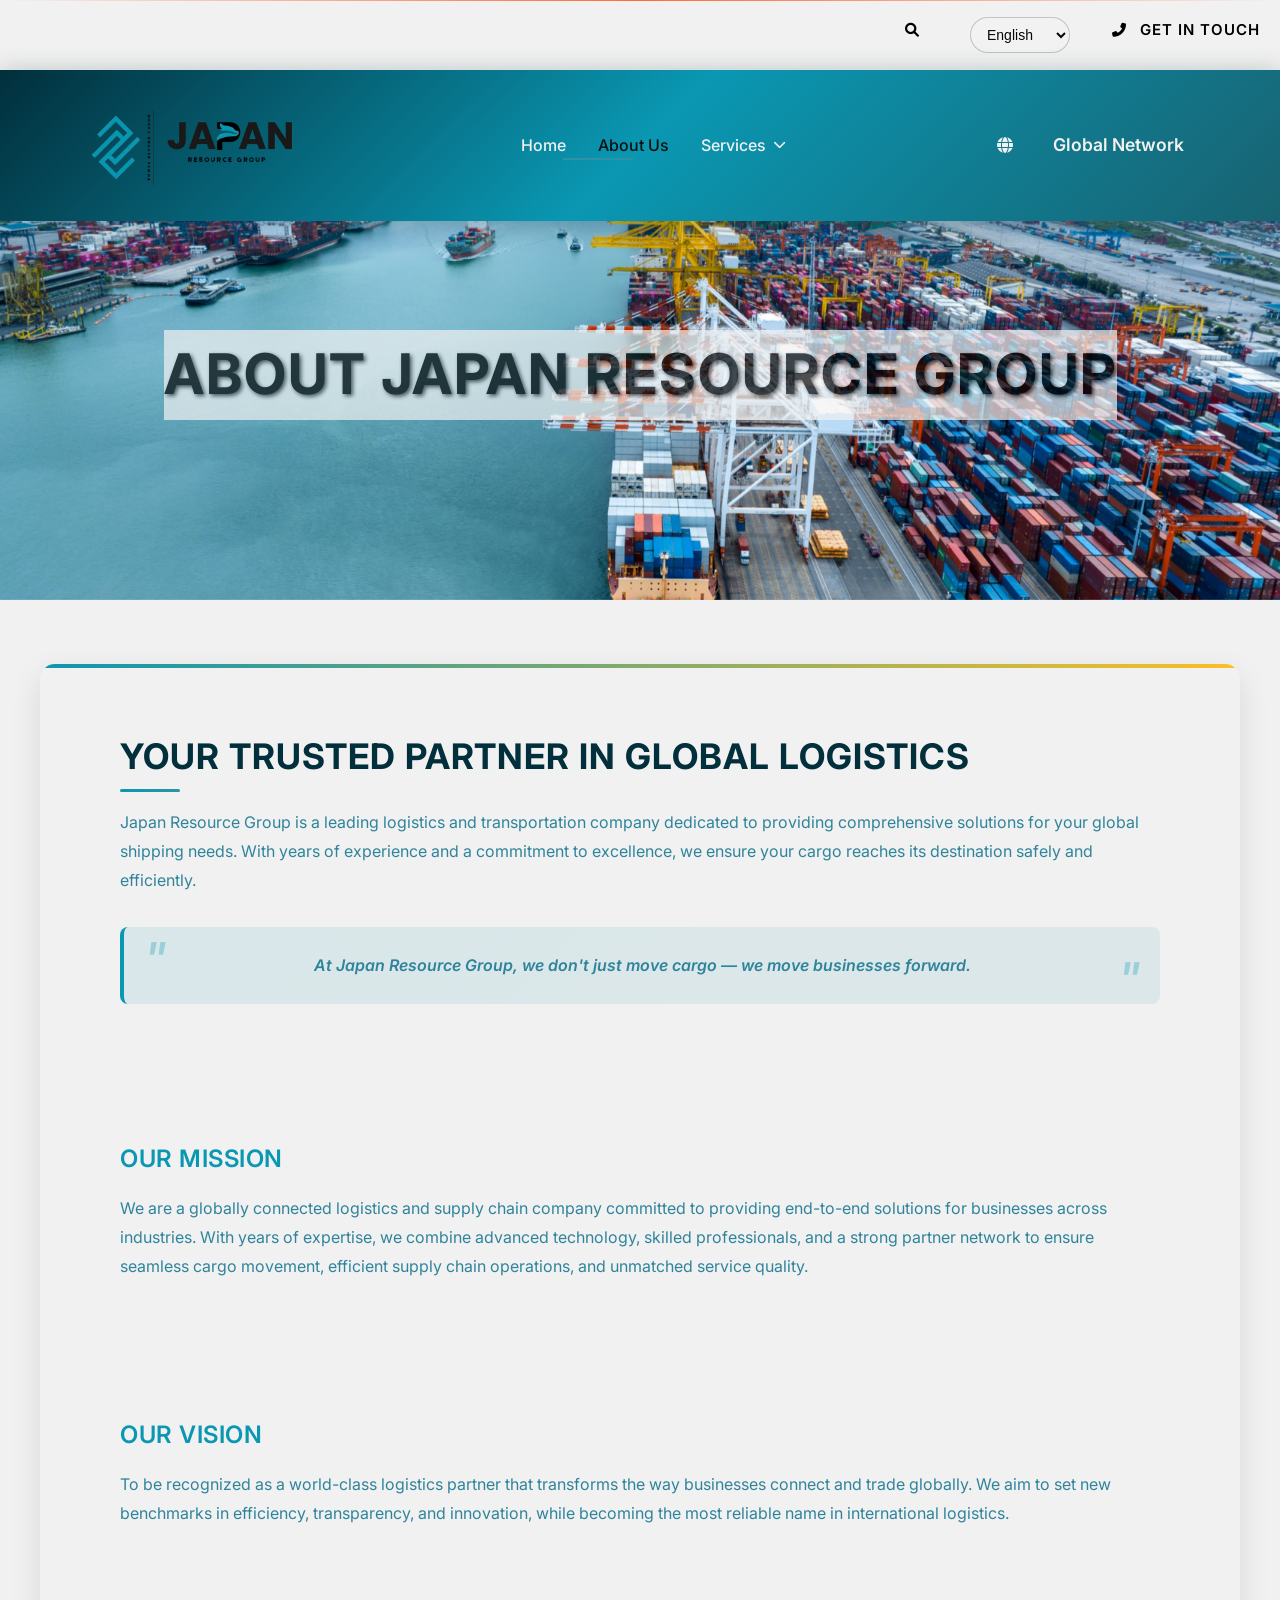
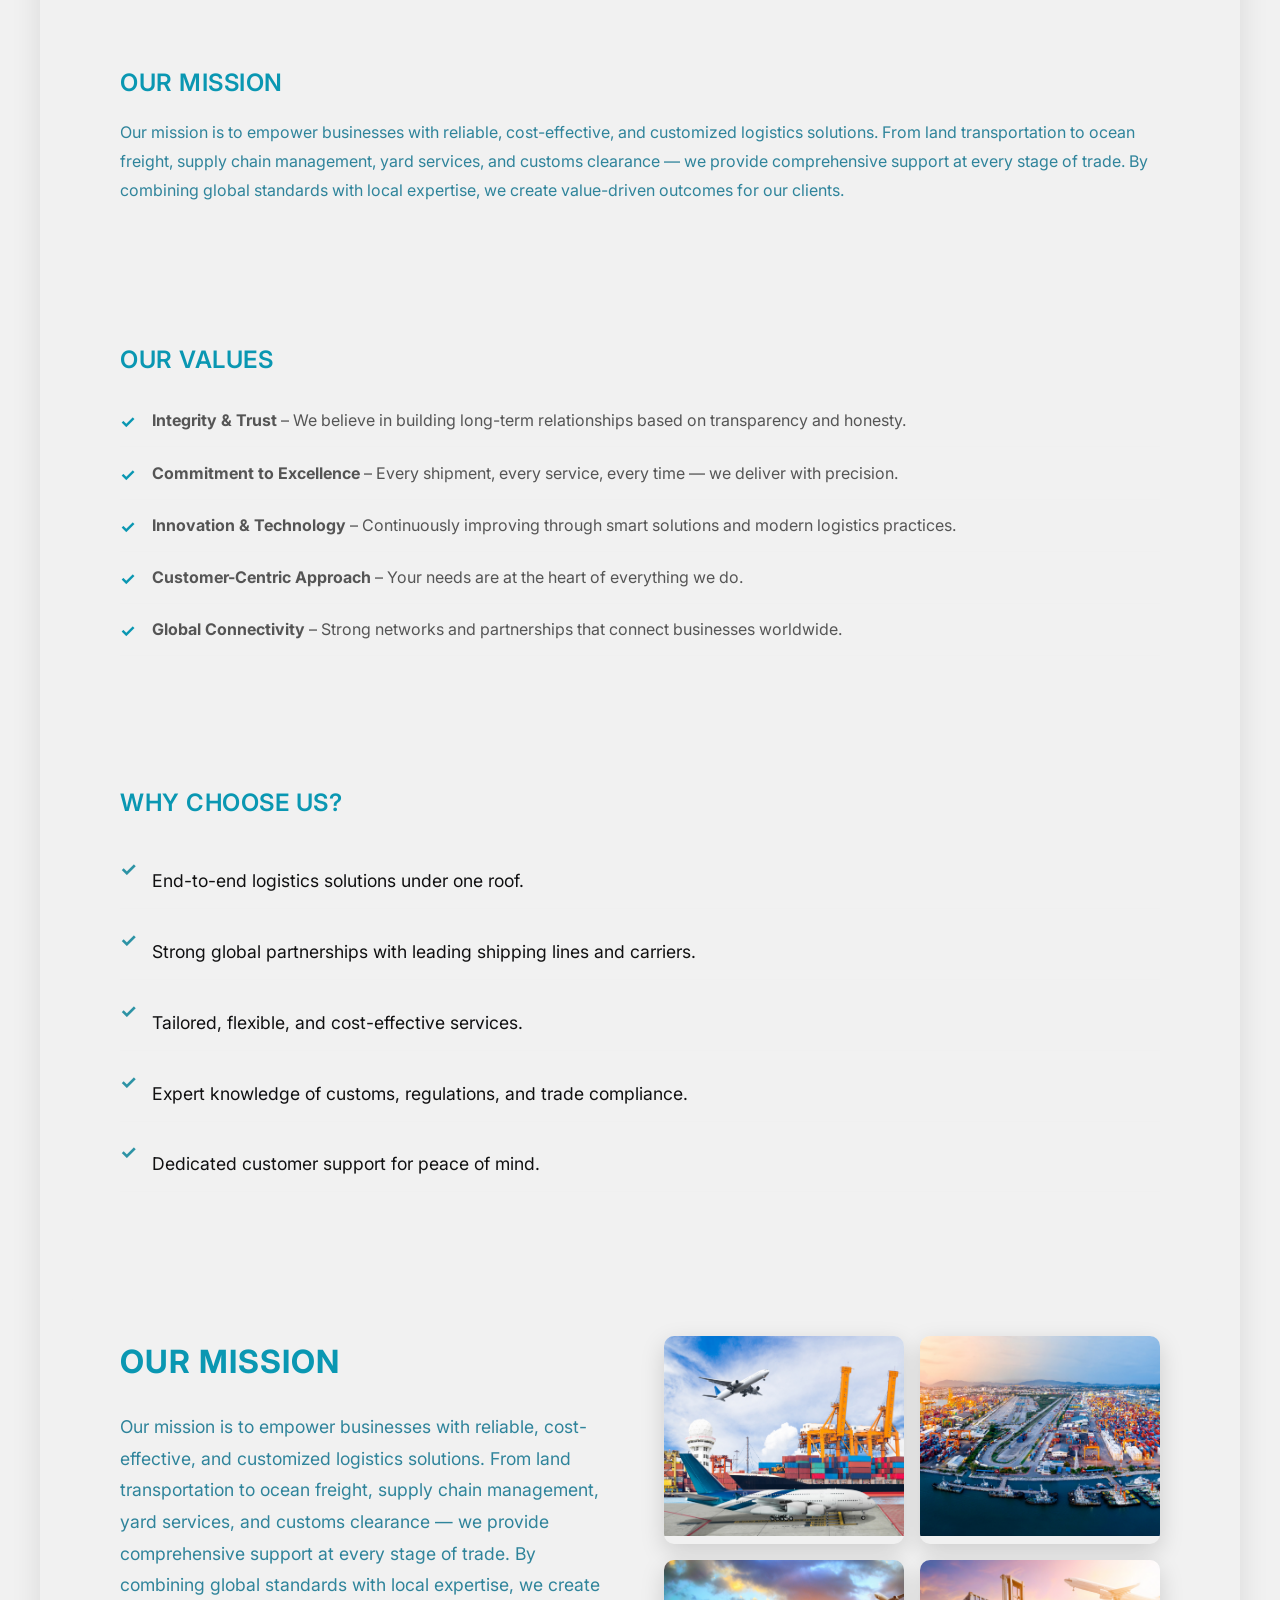
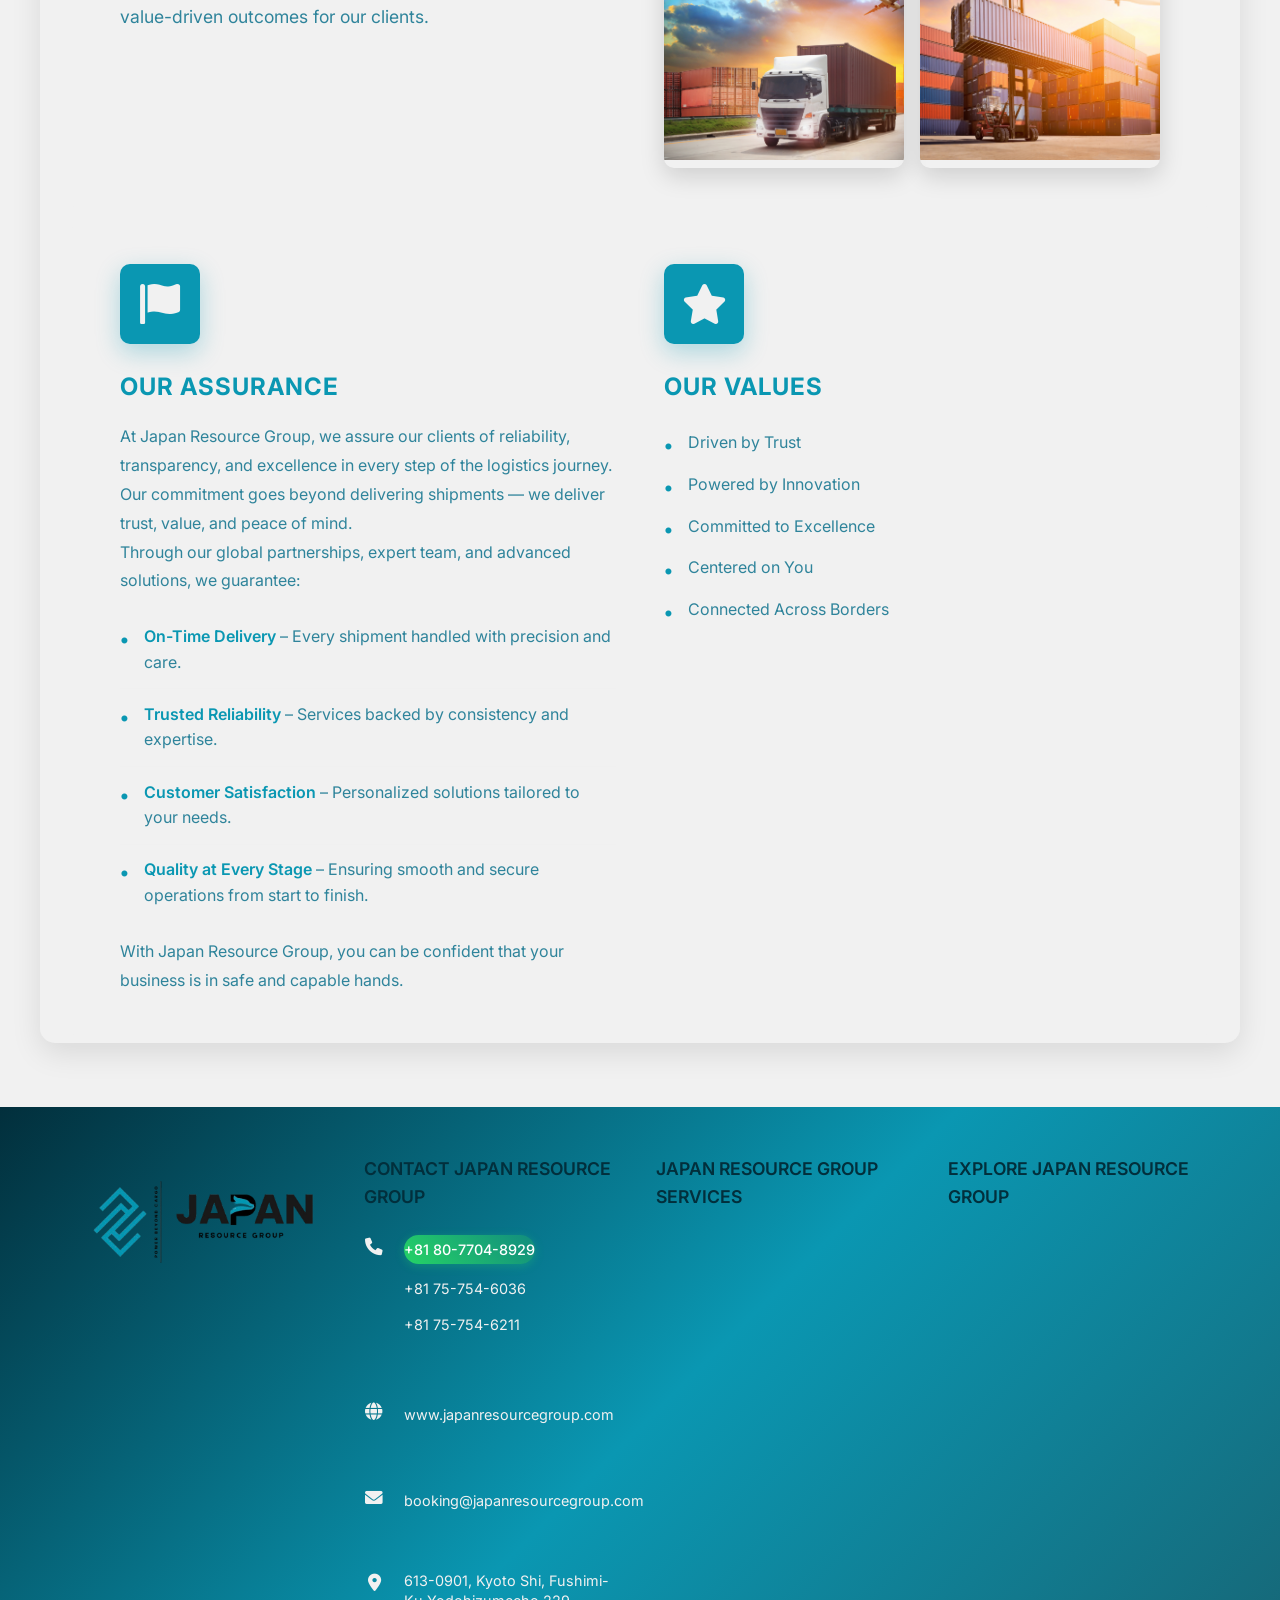
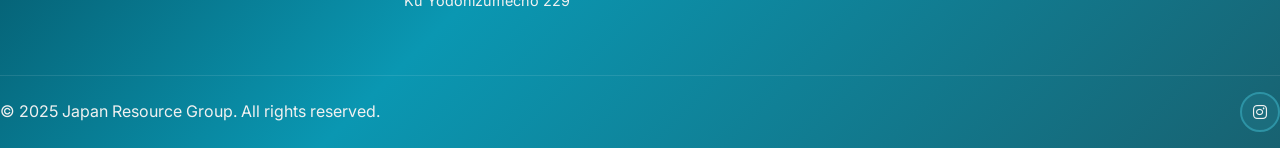
==== about.html @ 7932b082 "first commit" ====
<!DOCTYPE html>
<html lang="en">
<head>
    <meta charset="UTF-8">
    <meta name="viewport" content="width=device-width, initial-scale=1.0">
    <title>About Us - Japan Resource Group - Transport & Trade Service Provider</title>
    <link rel="stylesheet" href="styles.css">
    <link href="https://cdnjs.cloudflare.com/ajax/libs/font-awesome/6.0.0/css/all.min.css" rel="stylesheet">
    <link href="https://fonts.googleapis.com/css2?family=Inter:wght@300;400;500;600;700&display=swap" rel="stylesheet">
</head>
<body>
    <!-- Scroll Progress Bar -->
    <header class="header-above">
        <div class="slide-in-right">
         <ul class="nav-list">
             <li><a href="javascript:void(0)">
                 <i class="fas fa-search"></i>
             </a></li>
      
         <li class="language-select">
             <select id="language-select" onchange="changeLanguage(this.value)">
                 <option value="en">English</option>
                 <option value="ja">日本語</option>
                 <option value="zh">中文</option>
                 <option value="ko">한국어</option>
             </select>
         </li>
         <li><a href="contact.html">
             <i class="fas fa-phone-alt"></i>
             <span data-translate="get-in-touch">Get In Touch</span>
         </a></li>
       
         </ul>
        </div>
     </header>
    
    <header class="header">
        <div class="header-container">
            <div class="logo">
                <a href="index.html">
                    <img src="images/logo.png" alt="logo">
                </a>
            </div>
            <nav class="nav">
                <ul class="nav-list">
                    <li><a href="index.html">Home</a></li>
                    <li><a href="about.html" class="active">About Us</a></li>
                    <li class="dropdown">
                        <a href="#services" class="dropdown-toggle">Services <i class="fas fa-chevron-down"></i></a>
                        <ul class="dropdown-menu">
                            <li><a href="ocean_transportation.html">Ocean Transportation</a></li>
                            <li><a href="supply_chain_management.html">Supply Chain Management</a></li>
                            <li><a href="land_transportation.html">Land Transportation</a></li>
                            <li><a href="yard_services.html">Yard Services</a></li>
                            <li><a href="custom_clearance.html">Custom Clearance</a></li>
                        </ul>
                    </li>
                    <!-- <li><a href="contact.html">Contact</a></li> -->
                </ul>
            </nav>
            <div class="header-actions">
                <i class="fas fa-globe"></i> <a href="contact.html" class="">Global Network</a>
             </div>
            <div class="mobile-menu-toggle">
                <span></span>
                <span></span>
                <span></span>
            </div>
        </div>
        
        <!-- Mobile Navigation Menu -->
        <nav class="mobile-nav">
            <ul class="mobile-nav-list">
                    <li><a href="index.html" class="mobile-nav-link" data-translate="home">Home</a></li>
                    <li><a href="about.html" class="mobile-nav-link" data-translate="about-us">About Us</a></li>
                <li class="mobile-dropdown">
                    <a href="#services" class="mobile-nav-link mobile-dropdown-toggle" data-translate="services">Services <i class="fas fa-chevron-down"></i></a>
                    <ul class="mobile-dropdown-menu">
                        <li><a href="ocean_transportation.html" class="mobile-nav-link">Ocean Transportation</a></li>
                        <li><a href="supply_chain_management.html" class="mobile-nav-link">Supply Chain Management</a></li>
                        <li><a href="land_transportation.html" class="mobile-nav-link">Land Transportation</a></li>
                        <li><a href="yard_services.html" class="mobile-nav-link">Yard Services</a></li>
                        <li><a href="custom_clearance.html" class="mobile-nav-link">Custom Clearance</a></li>
                    </ul>
                </li>
                <li><a href="contact.html" class="mobile-nav-link" data-translate="contact">Contact</a></li>
            </ul>
        </nav>
    </header>


    <!-- Main Banner -->
    <section class="about-banner bounce-in-up">
        <div class="banner-overlay">
            <h1 class="text-reveal bounce-elastic" data-translate="about-title">KNOW US AND OUR SERVICES</h1>
        </div>
    </section>

    <!-- About Us Content -->
    <div class="about-container">
        <div class="about-main-content">
            <div class="company-section bounce-in-up">
                <h2 class="bounce-in-left" data-translate="about-subtitle">JAPAN RESOURCE GROUP | ABOUT US</h2>
                <p class="text-reveal bounce-elastic stagger-1" data-translate="about-desc">Japan Resource Group stands as a trusted name in logistics and supply chain management, delivering excellence through experience, reliability, and innovation. With a strong global presence and a customer-first approach, we specialize in providing comprehensive solutions that simplify complex logistics challenges. Our services cover land transportation, ocean freight, supply chain management, yard services, and customs clearance — ensuring end-to-end support for businesses across industries. Backed by an expert team and strategic global partnerships, we focus on efficiency, transparency, and cost-effectiveness to help our clients achieve smooth and seamless trade operations.</p>
                <p class="highlight-text bounce-scale stagger-2">At Japan Resource Group, we don't just move cargo — we move businesses forward.</p>
            </div>

          

            <div class="company-section bounce-in-right">
                <h3 class="bounce-scale" data-translate="our-mission">Who We Are</h3>
                <p class="bounce-elastic stagger-1">We are a globally connected logistics and supply chain company committed to providing end-to-end solutions for businesses across industries. With years of expertise, we combine advanced technology, skilled professionals, and a strong partner network to ensure seamless cargo movement, efficient supply chain operations, and unmatched service quality.</p>
            </div>

            <div class="company-section bounce-in-left">
                <h3 class="bounce-scale" data-translate="our-vision">Our Vision</h3>
                <p class="bounce-elastic stagger-1">To be recognized as a world-class logistics partner that transforms the way businesses connect and trade globally. We aim to set new benchmarks in efficiency, transparency, and innovation, while becoming the most reliable name in international logistics.</p>
            </div>

            <div class="company-section bounce-in-right">
                <h3 class="bounce-scale" data-translate="our-mission">Our Mission</h3>
                <p class="text-reveal stagger-1">Our mission is to empower businesses with reliable, cost-effective, and customized logistics solutions. From land transportation to ocean freight, supply chain management, yard services, and customs clearance — we provide comprehensive support at every stage of trade. By combining global standards with local expertise, we create value-driven outcomes for our clients.</p>
            </div>

            

            <div class="company-section bounce-in-left hover-lift">
                <h3 class="bounce-scale" data-translate="our-values">Our Core Values</h3>
                <ul class="values-list">
                    <li class="bounce-elastic stagger-1 hover-lift"><strong>Integrity & Trust</strong> – We believe in building long-term relationships based on transparency and honesty.</li>
                    <li class="bounce-elastic stagger-2 hover-lift"><strong>Commitment to Excellence</strong> – Every shipment, every service, every time — we deliver with precision.</li>
                    <li class="bounce-elastic stagger-3 hover-lift"><strong>Innovation & Technology</strong> – Continuously improving through smart solutions and modern logistics practices.</li>
                    <li class="bounce-elastic stagger-4 hover-lift"><strong>Customer-Centric Approach</strong> – Your needs are at the heart of everything we do.</li>
                    <li class="bounce-elastic stagger-5 hover-lift"><strong>Global Connectivity</strong> – Strong networks and partnerships that connect businesses worldwide.</li>
                </ul>
            </div>

            <div class="company-section bounce-in-right hover-lift">
                <h3 class="bounce-scale" data-translate="why-choose-us">Why Choose Us</h3>
                <ul class="why-choose-list">
                    <li class="bounce-elastic stagger-1 hover-lift">End-to-end logistics solutions under one roof.</li>
                    <li class="bounce-elastic stagger-2 hover-lift">Strong global partnerships with leading shipping lines and carriers.</li>
                    <li class="bounce-elastic stagger-3 hover-lift">Tailored, flexible, and cost-effective services.</li>
                    <li class="bounce-elastic stagger-4 hover-lift">Expert knowledge of customs, regulations, and trade compliance.</li>
                    <li class="bounce-elastic stagger-5 hover-lift">Dedicated customer support for peace of mind.</li>
                </ul>
            </div>

            <!-- Mission and Images Section -->
            <div class="mission-images-section bounce-in-up">
                <div class="mission-content bounce-in-left">
                    <h3 class="bounce-scale">OUR MISSION</h3>
                    <p class="bounce-elastic stagger-1">Our mission is to empower businesses with reliable, cost-effective,
                        and customized logistics solutions. From land transportation to
                        ocean freight, supply chain management, yard services, and
                        customs clearance — we provide comprehensive support at every
                        stage of trade. By combining global standards with local expertise,
                        we create value-driven outcomes for our clients.</p>
                </div>
                <div class="mission-images-grid bounce-in-right">
                    <div class="mission-image bounce-scale stagger-1">
                        <img src="images/about/mission1.jpg" alt="Port with Containers">
                    </div>
                    <div class="mission-image bounce-scale stagger-2">
                        <img src="images/about/mission2.jpg" alt="Truck Transportation">
                    </div>
                    <div class="mission-image bounce-scale stagger-3">
                        <img src="images/about/mission3.jpg" alt="Cargo Ship">
                    </div>
                    <div class="mission-image bounce-scale stagger-4">
                        <img src="images/about/mission4.jpg" alt="Airport Logistics">
                    </div>
                </div>
            </div>

            <!-- Assurance and Values Section -->
            <div class="assurance-values-section bounce-in-up">
               
                <div class="assurance-content bounce-in-left">
                    <div class="assurance-icon bounce-scale stagger-3">
                        <i class="fas fa-flag"></i>
                    </div>
                    <h3 class="bounce-scale">OUR ASSURANCE</h3>
                    <p class="bounce-elastic stagger-1">At Japan Resource Group, we assure our clients of reliability, transparency, and excellence in every step of the logistics journey. Our commitment goes beyond delivering shipments — we deliver trust, value, and peace of mind.</p>
                    <p class="bounce-elastic stagger-2">Through our global partnerships, expert team, and advanced solutions, we guarantee:</p>
                    <ul class="assurance-list">
                        <li class="bounce-elastic stagger-3"><strong>On-Time Delivery</strong> – Every shipment handled with precision and care.</li>
                        <li class="bounce-elastic stagger-4"><strong>Trusted Reliability</strong> – Services backed by consistency and expertise.</li>
                        <li class="bounce-elastic stagger-5"><strong>Customer Satisfaction</strong> – Personalized solutions tailored to your needs.</li>
                        <li class="bounce-elastic stagger-6"><strong>Quality at Every Stage</strong> – Ensuring smooth and secure operations from start to finish.</li>
                    </ul>
                    <p class="bounce-elastic stagger-7">With Japan Resource Group, you can be confident that your business is in safe and capable hands.</p>
                </div>
               
                <div class="values-content bounce-in-right">
                    <div class="values-icon bounce-scale stagger-4">
                        <i class="fas fa-star"></i>
                    </div>
                    <h3 class="bounce-scale">OUR VALUES</h3>
                    <ul class="values-simple-list">
                        <li class="bounce-elastic stagger-1">Driven by Trust</li>
                        <li class="bounce-elastic stagger-2">Powered by Innovation</li>
                        <li class="bounce-elastic stagger-3">Committed to Excellence</li>
                        <li class="bounce-elastic stagger-4">Centered on You</li>
                        <li class="bounce-elastic stagger-5">Connected Across Borders</li>
                    </ul>
                </div>
                
            </div>
        </div>
        
        <!-- Land Transport Services Section -->
       <!-- <div class="land-transport-section bounce-in-up">
            <div class="land-transport-content">
                <div class="land-transport-text bounce-in-left">
                    <h2 class="bounce-scale">Efficient & Secure Land Transport, Powered by Japan Resource Group</h2>
                    <p class="bounce-elastic stagger-1">Japan Resource Group ensures smooth and reliable land transportation solutions designed to meet diverse customer needs. From dedicated carrier vehicles to containerized transport, we guarantee safe handling, timely delivery, and cost-effective operations. With years of experience in the logistics industry, our specialized land transport services provide efficiency, flexibility, and complete peace of mind for our clients.</p>
                </div>
                <div class="land-transport-image bounce-in-right">
                    <img src="https://images.unsplash.com/photo-1566576912321-d58ddd7a6088?ixlib=rb-4.0.3&ixid=M3wxMjA3fDB8MHxwaG90by1wYWdlfHx8fGVufDB8fHx8fA%3D%3D&auto=format&fit=crop&w=1000&q=80" alt="Car Carrier Truck on Highway" class="bounce-scale stagger-2">
                </div>
            </div>
        </div> -->  
        
                     
        
       
    </div>

    <!-- Footer -->
    <footer id="contact" class="footer">
        <div class="footer-content">
            <div class="footer-section">
               <img src="images/logo.png" alt="logo" width="250" height="100"/>
            </div>
            <div class="footer-section">
                <h4 data-translate="contact-japan">CONTACT JAPAN RESOURCE GROUP</h4>
                
                <div class="contact-info">
                    <div class="contact-item">
                        <i class="fas fa-phone"></i>
                        <div class="contact-details">
                            <a href="https://wa.me/818077048929" target="_blank" class="whatsapp-link" data-translate="footer-phone-1">
                                <i class="fab fa-whatsapp"></i> +81 80-7704-8929
                            </a>
                            <p data-translate="footer-phone-2">+81 75-754-6036</p>
                            <p data-translate="footer-phone-3">+81 75-754-6211</p>
                        </div>
                    </div>
                    <div class="contact-item">
                        <i class="fas fa-globe"></i>
                        <a href="https://www.japanresourcegroup.com" target="_blank" data-translate="footer-website">www.japanresourcegroup.com</a>
                    </div>
                    <div class="contact-item">
                        <i class="fas fa-envelope"></i>
                        <a href="mailto:booking@japanresourcegroup.com" data-translate="footer-email">booking@japanresourcegroup.com</a>
                    </div>
                    <div class="contact-item">
                        <i class="fas fa-map-marker-alt"></i>
                        <span data-translate="footer-address">613-0901, Kyoto Shi, Fushimi-Ku Yodohizumecho 229</span>
                    </div>
                </div>
            </div>
            <div class="footer-section">
                <h4 data-translate="japan-services">JAPAN RESOURCE GROUP SERVICES</h4>
                <ul>
                    <li><a href="ocean_transportation.html" data-translate="ocean_transportation">Ocean Transportation</a></li>
                    <li><a href="supply_chain_management.html" data-translate="supply_chain_management">Supply Chain Management</a></li>
                    <li><a href="land_transportation.html" data-translate="land_transportation">Land Transportation</a></li>
                    <li><a href="yard_services.html" data-translate="yard_services">Yard Services</a></li>
                    <li><a href="custom_clearance.html" data-translate="custom_clearance">Custom Clearance</a></li>
                </ul>
            </div>
            <div class="footer-section">
                <h4 data-translate="explore-japan">EXPLORE JAPAN RESOURCE GROUP</h4>
                <ul>
                    <li><a href="about.html" data-translate="company-profile">Company Profile</a></li>
                    <li><a href="about.html" data-translate="about-japan">About Japan Resource Group</a></li>
                </ul>
            </div>
        </div>
        <div class="footer-bottom">
            <p><span data-translate="footer-copyright">&copy; 2025 Japan Resource Group.</span> <span data-translate="rights-reserved">All rights reserved.</span></p>
            <div class="social-links">
                <!-- <a href="#"><i class="fab fa-facebook"></i></a> -->
                <a href="#"><i class="fab fa-instagram"></i></a>
            </div>
        </div>
    </footer>

    <!-- Scroll to Top Button -->
    <button id="scrollToTop" class="scroll-to-top" aria-label="Scroll to top">
        <i class="fas fa-chevron-up"></i>
    </button>

    <script src="script.js"></script>
    <script src="language-system.js"></script>
    <script src="search.js"></script>
    
    <!-- Mobile Menu Override Script -->
    <script>
        // Override mobile menu functionality to ensure it works
        document.addEventListener('DOMContentLoaded', function() {
            // Wait for other scripts to load
            setTimeout(function() {
                const mobileToggle = document.querySelector('.mobile-menu-toggle');
                const mobileNav = document.querySelector('.mobile-nav');
                const mobileDropdownToggles = document.querySelectorAll('.mobile-dropdown-toggle');
                
                if (mobileToggle && mobileNav) {
                    // Remove any existing event listeners by cloning the element
                    const newToggle = mobileToggle.cloneNode(true);
                    mobileToggle.parentNode.replaceChild(newToggle, mobileToggle);
                    
                    // Add new event listener
                    newToggle.addEventListener('click', function(e) {
                        e.preventDefault();
                        e.stopPropagation();
                        
                        newToggle.classList.toggle('active');
                        mobileNav.classList.toggle('active');
                        
                        // Animate hamburger menu
                        const spans = newToggle.querySelectorAll('span');
                        if (newToggle.classList.contains('active')) {
                            spans[0].style.transform = 'rotate(45deg) translate(5px, 5px)';
                            spans[1].style.opacity = '0';
                            spans[2].style.transform = 'rotate(-45deg) translate(7px, -6px)';
                        } else {
                            spans[0].style.transform = 'none';
                            spans[1].style.opacity = '1';
                            spans[2].style.transform = 'none';
                        }
                    });
                    
                    // Handle mobile dropdown toggles
                    mobileDropdownToggles.forEach(toggle => {
                        toggle.addEventListener('click', (e) => {
                            e.preventDefault();
                            e.stopPropagation();
                            const dropdown = toggle.closest('.mobile-dropdown');
                            dropdown.classList.toggle('active');
                        });
                    });
                    
                    // Close mobile menu when clicking on dropdown menu items
                    const mobileDropdownItems = document.querySelectorAll('.mobile-dropdown-menu .mobile-nav-link');
                    mobileDropdownItems.forEach(item => {
                        item.addEventListener('click', () => {
                            if (mobileNav && newToggle) {
                                mobileNav.classList.remove('active');
                                newToggle.classList.remove('active');
                                
                                // Reset hamburger menu
                                const spans = newToggle.querySelectorAll('span');
                                spans[0].style.transform = 'none';
                                spans[1].style.opacity = '1';
                                spans[2].style.transform = 'none';
                            }
                        });
                    });
                    
                    // Close mobile menu when clicking on a link (but not dropdown toggles)
                    const mobileNavLinks = document.querySelectorAll('.mobile-nav-link:not(.mobile-dropdown-toggle)');
                    mobileNavLinks.forEach(link => {
                        link.addEventListener('click', () => {
                            if (mobileNav && newToggle) {
                                mobileNav.classList.remove('active');
                                newToggle.classList.remove('active');
                                
                                // Reset hamburger menu
                                const spans = newToggle.querySelectorAll('span');
                                spans[0].style.transform = 'none';
                                spans[1].style.opacity = '1';
                                spans[2].style.transform = 'none';
                            }
                        });
                    });
                    
                    // Close mobile menu when clicking outside
                    document.addEventListener('click', (e) => {
                        if (mobileNav && newToggle && mobileNav.classList.contains('active')) {
                            if (!mobileNav.contains(e.target) && !newToggle.contains(e.target)) {
                                mobileNav.classList.remove('active');
                                newToggle.classList.remove('active');
                                
                                // Reset hamburger menu
                                const spans = newToggle.querySelectorAll('span');
                                spans[0].style.transform = 'none';
                                spans[1].style.opacity = '1';
                                spans[2].style.transform = 'none';
                            }
                        }
                    });
                }
            }, 1000);
        });
    </script>
    
    <!-- Scroll to Top Button -->
    <button id="scrollToTop" class="scroll-to-top" aria-label="Scroll to top">
        <i class="fas fa-chevron-up"></i>
    </button>
    
    <script src="script.js"></script>
    <script src="language-system.js"></script>
    <script src="scroll-to-top.js"></script>
</body>
</html>
---- styles.css ----
/* Reset and Base Styles */
:root {
    /* Primary Colors - Logo Matching */
    --primary-blue: #0a97b2;
    --primary-dark: #101011;
    --primary-light: #f1f1f1;
    
    /* Additional Colors */
    --accent-dark: #022f3c;
    --accent-medium: #186271;
    --accent-light: #2d93a5;
    --accent-lighter: #2f849b;
    
    /* Text Colors */
    --text-primary: #101011;
    --text-secondary: #2f849b;
    --text-light: #f1f1f1;
    --text-accent: #186271;
    
    /* Background Colors */
    --bg-primary: #f1f1f1;
    --bg-dark: #101011;
    --bg-accent: #022f3c;
    --bg-medium: #186271;
    
    /* Interactive Colors */
    --hover-primary: #2d93a5;
    --hover-secondary: #2f849b;
    --active-color: #0a97b2;
    
    /* Border Colors */
    --border-primary: #0a97b2;
    --border-secondary: #2d93a5;
    --border-accent: #186271;
}

* {
    margin: 0;
    padding: 0;
    box-sizing: border-box;
}

html {
    scroll-behavior: smooth;
}

body {
    font-family: 'Inter', sans-serif;
    line-height: 1.6;
    color: var(--text-primary);
    background-color: var(--bg-primary);
}

/* Header Styles */
.header {
    background: linear-gradient(135deg, var(--accent-dark), var(--primary-blue), var(--accent-medium));
    color: var(--text-light);
    padding: 1rem 0;
    position: fixed;
    top: 0;
    margin-top: 70px;
    left: 0;
    right: 0;
    z-index: 1000;
    box-shadow: 0 4px 25px rgba(2, 47, 60, 0.3);
    transition: all 0.3s ease;
    backdrop-filter: blur(10px);
}

.header-container {
    max-width: 1200px;
    margin: 0 auto;
    padding: 0 2rem;
    display: flex;
    align-items: center;
    justify-content: space-between;
}

.logo {
    display: flex;
    align-items: center;
    gap: 0.5rem;
    font-weight: 700;
    font-size: 1.2rem;
    transition: all 0.3s ease;
}

.logo img {
    height: 110px;
    width: auto;
    max-width: 280px;
    object-fit: contain;
    /* filter: brightness(0) invert(1); */
    transition: all 0.3s ease;
    filter: drop-shadow(0 4px 8px rgba(0, 0, 0, 0.2));
}

.logo:hover img {
    transform: scale(1.1);
    filter: drop-shadow(0 8px 16px rgba(10, 151, 178, 0.4)) brightness(1.1);
    animation: logoGlow 0.6s ease-in-out;
}

@keyframes logoGlow {
    0% { filter: drop-shadow(0 4px 8px rgba(0, 0, 0, 0.2)); }
    50% { filter: drop-shadow(0 8px 16px rgba(10, 151, 178, 0.6)) brightness(1.2); }
    100% { filter: drop-shadow(0 8px 16px rgba(10, 151, 178, 0.4)) brightness(1.1); }
}

.logo-icon {
    width: 560px;
    height: 40px;
    /* background: white; */
    color: #0a97b2;
    border-radius: 8px;
    display: flex;
    align-items: center;
    justify-content: center;
    font-weight: bold;
    font-size: 1.2rem;
}

.logo-icon.large {
    width: 300px;
    height: 80px;
    font-size: 1.6rem;
}

.nav-list {
    display: flex;
    list-style: none;
    gap: 2rem;
}

.nav-list a {
    color: var(--text-light);
    text-decoration: none;
    font-weight: 500;
    transition: all 0.3s ease;
    position: relative;
    border-radius: 25px;
}

.nav-list a:hover {
    color: var(--text-light);
    background: rgba(255, 255, 255, 0.1);
    transform: translateY(-2px);
}

.nav-list a::after {
    content: '';
    position: absolute;
    bottom: -5px;
    left: 50%;
    transform: translateX(-50%);
    width: 0;
    height: 3px;
    background: linear-gradient(90deg, var(--primary-blue), var(--accent-light));
    transition: width 0.3s ease;
    border-radius: 2px;
}

.nav-list a:hover::after {
    width: 80%;
}

/* Dropdown Menu */
.dropdown {
    position: relative;
}

.dropdown-toggle {
    display: flex;
    align-items: center;
    gap: 0.5rem;
}

.dropdown-toggle i {
    font-size: 0.8rem;
    transition: transform 0.3s ease;
}

.dropdown:hover .dropdown-toggle i {
    transform: rotate(180deg);
}

.dropdown-menu {
    position: absolute;
    top: 100%;
    left: 0;
    background: var(--bg-primary);
    min-width: 250px;
    box-shadow: 0 15px 40px rgba(2, 47, 60, 0.2);
    border-radius: 12px;
    opacity: 0;
    visibility: hidden;
    transform: translateY(-10px);
    transition: all 0.3s ease;
    z-index: 1000;
    list-style: none;
    margin: 0;
    padding: 0.5rem 0;
    border: 1px solid var(--border-secondary);
}

.dropdown:hover .dropdown-menu {
    opacity: 1;
    visibility: visible;
    transform: translateY(0);
}

.dropdown-menu li {
    margin: 0;
}

.dropdown-menu a {
    display: block;
    padding: 0.75rem 1.5rem;
    color: var(--text-primary);
    text-decoration: none;
    font-weight: 400;
    transition: all 0.3s ease;
    border-left: 3px solid transparent;
    position: relative;
}

.dropdown-menu a:hover {
    background: linear-gradient(90deg, rgba(10, 151, 178, 0.1), rgba(45, 147, 165, 0.1));
    color: var(--primary-blue);
    border-left-color: var(--accent-light);
    padding-left: 1.25rem;
    transform: translateX(5px);
}

.dropdown-menu a::after {
    display: none;
}

.header-actions {
    display: flex;
    align-items: center;
    gap: 1rem;
}

.header-actions a{
    text-decoration: none;
    color: var(--text-light);
    font-weight: 600;
    font-size: 1.1rem;
    padding: 0.75rem 1.5rem;
    transition: all 0.3s ease;
    overflow: hidden;
}

.contact-btn {
    background: linear-gradient(135deg, var(--primary-blue), var(--accent-light));
    color: var(--text-light);
    border: none;
    padding: 0.75rem 1.5rem;
    border-radius: 25px;
    font-weight: 600;
    cursor: pointer;
    transition: all 0.3s ease;
    box-shadow: 0 4px 15px rgba(10, 151, 178, 0.3);
    position: relative;
    overflow: hidden;
}

.contact-btn::before {
    content: '';
    position: absolute;
    top: 0;
    left: -100%;
    width: 100%;
    height: 100%;
    background: linear-gradient(90deg, transparent, rgba(255, 255, 255, 0.2), transparent);
    transition: left 0.5s ease;
}

.contact-btn:hover {
    background: linear-gradient(135deg, var(--accent-light), var(--primary-blue));
    transform: translateY(-3px);
    box-shadow: 0 8px 25px rgba(10, 151, 178, 0.4);
}

.contact-btn:hover::before {
    left: 100%;
}

.mobile-menu-toggle {
    display: none;
    flex-direction: column;
    cursor: pointer;
    gap: 4px;
}

.mobile-menu-toggle span {
    width: 25px;
    height: 3px;
    background: #f1f1f1;
    transition: all 0.3s ease;
}

/* Mobile Navigation Menu */
.mobile-nav {
    position: absolute;
    top: 100%;
    left: 0;
    right: 0;
    background: linear-gradient(135deg, var(--accent-dark), var(--primary-blue), var(--accent-medium));
    box-shadow: 0 4px 25px rgba(2, 47, 60, 0.3);
    z-index: 999;
    transform: translateY(-100%);
    opacity: 0;
    visibility: hidden;
    transition: all 0.3s ease;
}

.mobile-nav.active {
    transform: translateY(0) !important;
    opacity: 1 !important;
    visibility: visible !important;
    display: block !important;
}

.mobile-nav-list {
    list-style: none;
    padding: 0;
    margin: 0;
}

.mobile-nav-list li {
    border-bottom: 1px solid rgba(255, 255, 255, 0.1);
}

.mobile-nav-list li:last-child {
    border-bottom: none;
}

.mobile-nav-link {
    display: block;
    padding: 1rem 2rem;
    color: var(--text-light);
    text-decoration: none;
    font-weight: 500;
    transition: all 0.3s ease;
    position: relative;
}

.mobile-nav-link:hover {
    background: rgba(255, 255, 255, 0.1);
    color: var(--text-light);
    padding-left: 2.5rem;
}

.mobile-dropdown {
    position: relative;
}

.mobile-dropdown-toggle {
    display: flex;
    align-items: center;
    justify-content: space-between;
}

.mobile-dropdown-toggle i {
    transition: transform 0.3s ease;
}

.mobile-dropdown.active .mobile-dropdown-toggle i {
    transform: rotate(180deg);
}

.mobile-dropdown-menu {
    display: none;
    background: rgba(0, 0, 0, 0.2);
    list-style: none;
    padding: 0;
    margin: 0;
}

.mobile-dropdown.active .mobile-dropdown-menu {
    display: block;
}

.mobile-dropdown-menu .mobile-nav-link {
    padding-left: 3rem;
    font-size: 0.9rem;
    border-bottom: 1px solid rgba(255, 255, 255, 0.05);
}

.mobile-dropdown-menu .mobile-nav-link:hover {
    padding-left: 3.5rem;
}

/* Mobile Dropdown Styles */
@media (max-width: 768px) {
    .dropdown-menu {
        position: static;
        opacity: 1;
        visibility: visible;
        transform: none;
        box-shadow: none;
        background: rgba(0, 0, 0, 0.1);
        margin-top: 0.5rem;
        border-radius: 5px;
    }
    
    .dropdown-menu a {
        color: #fff;
        padding: 0.5rem 1rem;
        font-size: 0.9rem;
    }
    
    .dropdown-menu a:hover {
        background: rgba(255, 255, 255, 0.1);
        color: #2d93a5;
        border-left-color: #2d93a5;
    }
}

/* Main Layout */
.main-layout {
    margin-top: 0;
    min-height: calc(100vh - 80px);
    position: relative;
    z-index: 2;
    background: #f1f1f1;
    width: 100%;
}

/* Content Area */
.content {
    background: #f1f1f1;
    min-height: calc(100vh - 80px);
    max-width: 1600px;
    margin: 0 auto;
    padding-left: 2rem;
    padding-right: 2rem;
    padding-top: 2rem;
    padding-bottom: 2rem;
    position: relative;
    z-index: 3;
}

/* Shipping Line Providers Section */
.shipping-providers-section {
    background: linear-gradient(135deg, #f8f9fa, #e9ecef, #f8f9fa);
    background-size: 400% 400%;
    padding: 4rem 2rem;
    margin-bottom: 2rem;
    border-radius: 15px;
    text-align: center;
    position: relative;
    overflow: hidden;
    animation: gradientShift 8s ease-in-out infinite;
}

.shipping-providers-section::before {
    content: '';
    position: absolute;
    top: 0;
    left: 0;
    right: 0;
    bottom: 0;
    background: radial-gradient(circle at 20% 80%, rgba(10, 151, 178, 0.1) 0%, transparent 50%),
                radial-gradient(circle at 80% 20%, rgba(251, 191, 36, 0.1) 0%, transparent 50%);
    animation: float 10s ease-in-out infinite;
}

.shipping-providers-section h2 {
    font-size: 2.5rem;
    font-weight: 700;
    margin-bottom: 2rem;
    color: var(--accent-dark);
    text-transform: uppercase;
    letter-spacing: 2px;
    animation: glow 3s ease-in-out infinite;
    position: relative;
}

.header-above {
    height: 70px;
    background: linear-gradient(135deg, var(--primary-light) 0%,  var(--primary-light) 100%);
    display: flex;
    align-items: center;
    justify-content: flex-end;
    padding: 0 20px;
    position: relative;
    box-shadow: 0 2px 10px rgba(0, 0, 0, 0.1);
    border-bottom: 1px solid rgba(255, 255, 255, 0.1);
}

.header-above::before {
    content: '';
    position: absolute;
    top: 0;
    left: 0;
    right: 0;
    height: 1px;
    background: linear-gradient(90deg, transparent, var(--accent-color, #ff6b35), transparent);
}

.header-above .slide-in-right {
    position: relative;
    z-index: 2;
}

.header-above .slide-in-right a {
    color: #000;
    text-decoration: none;
    font-size: 15px;
    font-weight: 600;
    text-transform: uppercase;
    letter-spacing: 1px;
    position: relative;
    overflow: hidden;
}


.header-above .slide-in-right a:hover {
    color: #080808;
    background: var(--accent-color, #ff6b35);
    border-color: var(--accent-color, #ff6b35);
    transform: translateY(-2px);
    box-shadow: 0 4px 15px rgba(255, 107, 53, 0.3);
}

.header-above .slide-in-right a:hover::before {
    left: 100%;
}

.header-above .slide-in-right a i {
    margin-right: 8px;
    font-size: 14px;
    transition: transform 0.3s ease;
}

.header-above .slide-in-right a:hover i {
    transform: scale(1.1);
}

.header-above .slide-in-right a span {
    position: relative;
    z-index: 1;
}

/* Services Select Styling */
.header-above .services-select {
    margin: 0 15px;
}

.header-above .services-select select {
    background: rgba(255, 255, 255, 0.1);
    border: 1px solid rgba(255, 255, 255, 0.2);
    color: #090909;
    padding: 8px 16px;
    border-radius: 20px;
    font-size: 14px;
    font-weight: 500;
    text-transform: uppercase;
    letter-spacing: 0.5px;
    cursor: pointer;
    transition: all 0.3s ease;
    backdrop-filter: blur(10px);
    outline: none;
    min-width: 150px;
}

.header-above .services-select select:hover {
    background: rgba(255, 255, 255, 0.15);
    border-color: rgba(255, 255, 255, 0.3);
}

.header-above .services-select select:focus {
    background: var(--accent-color, #ff6b35);
    border-color: var(--accent-color, #ff6b35);
    box-shadow: 0 0 10px rgba(255, 107, 53, 0.3);
}

.header-above .services-select select option {
    background: var(--primary-dark);
    color: #070707;
    padding: 10px;
    border: none;
}

/* Language Select Styling */
.header-above .language-select {
    margin: 0 10px;
}

.header-above .language-select select {
    background: rgba(255, 255, 255, 0.1);
    border: 1px solid rgba(0, 0, 0, 0.2);
    color: #070707;
    padding: 8px 12px;
    border-radius: 20px;
    font-size: 14px;
    font-weight: 500;
    cursor: pointer;
    transition: all 0.3s ease;
    backdrop-filter: blur(10px);
    outline: none;
    min-width: 100px;
}

.header-above .language-select select:hover {
    background: rgba(255, 255, 255, 0.15);
    border-color: rgba(255, 255, 255, 0.3);
}

.header-above .language-select select:focus {
    background: var(--accent-color, #ff6b35);
    border-color: var(--accent-color, #ff6b35);
    box-shadow: 0 0 10px rgba(255, 107, 53, 0.3);
}

.header-above .language-select select option {
    background: var(--primary-dark);
    color: #f3f3f3;
    padding: 8px;
    border: none;
}

/* Mobile responsiveness for header-above */
@media (max-width: 768px) {
    .header-above {
        height: 40px;
        padding: 0 15px;
    }
    
    .header-above .slide-in-right a {
        font-size: 13px;
        padding: 6px 12px;
        letter-spacing: 0.8px;
    }
    
    .header-above .slide-in-right a i {
        font-size: 12px;
        margin-right: 6px;
    }
    
    .header-above .services-select {
        margin: 0 10px;
    }
    
    .header-above .services-select select {
        font-size: 12px;
        padding: 6px 12px;
        min-width: 120px;
    }
    
    .header-above .language-select {
        margin: 0 8px;
    }
    
    .header-above .language-select select {
        font-size: 12px;
        padding: 6px 10px;
        min-width: 80px;
    }
}

@media (max-width: 480px) {
    .header-above {
        height: 35px;
        padding: 0 10px;
    }
    
    .header-above .slide-in-right a {
        font-size: 12px;
        padding: 5px 10px;
        letter-spacing: 0.5px;
    }
    
    .header-above .slide-in-right a i {
        font-size: 11px;
        margin-right: 4px;
    }
    
    .header-above .services-select {
        margin: 0 5px;
    }
    
    .header-above .services-select select {
        font-size: 11px;
        padding: 5px 8px;
        min-width: 100px;
    }
    
    .header-above .language-select {
        margin: 0 5px;
    }
    
    .header-above .language-select select {
        font-size: 11px;
        padding: 5px 8px;
        min-width: 70px;
    }
}

.shipping-providers-section h2::after {
    content: '';
    position: absolute;
    bottom: -10px;
    left: 50%;
    transform: translateX(-50%);
    width: 100px;
    height: 4px;
    background: linear-gradient(90deg, var(--primary-blue), var(--accent-light), var(--primary-blue));
    border-radius: 2px;
    animation: shimmer 2s ease-in-out infinite;
}

.shipping-providers-section p {
    font-size: 1.1rem;
    line-height: 1.8;
    color: var(--accent-lighter);
    max-width: 1000px;
    margin: 0 auto 2rem;
    text-align: center;
}

.partnership-benefits {
    max-width: 1000px;
    margin: 0 auto 3rem;
    text-align: center;
}

.partnership-benefits h3 {
    font-size: 1.5rem;
    font-weight: 600;
    color: var(--accent-dark);
    margin-bottom: 1.5rem;
    text-transform: uppercase;
    letter-spacing: 1px;
}

.benefits-list {
    list-style: none;
    padding: 0;
    margin: 0;
    display: grid;
    grid-template-columns: repeat(auto-fit, minmax(300px, 1fr));
    gap: 1rem;
    text-align: left;
}

.benefits-list li {
    background: rgba(255, 255, 255, 0.8);
    padding: 1.5rem;
    border-radius: 10px;
    box-shadow: 0 3px 15px rgba(2, 47, 60, 0.1);
    transition: all 0.3s ease;
    border-left: 4px solid var(--primary-blue);
    position: relative;
    overflow: hidden;
}

.benefits-list li::before {
    content: '✓';
    position: absolute;
    top: 1rem;
    right: 1rem;
    color: var(--primary-blue);
    font-weight: bold;
    font-size: 1.2rem;
    opacity: 0.3;
}

.benefits-list li:hover {
    transform: translateY(-5px);
    box-shadow: 0 8px 25px rgba(2, 47, 60, 0.15);
    border-left-color: var(--accent-light);
}

.benefits-list li strong {
    color: var(--accent-dark);
    font-weight: 700;
    display: block;
    margin-bottom: 0.5rem;
    font-size: 1.1rem;
}

.shipping-logos-grid {
    display: grid;
    grid-template-columns: repeat(3, 1fr);
    gap: 2rem;
    max-width: 1200px;
    margin: 0 auto;
}

.shipping-logo {
    background: rgba(255, 255, 255, 0.1);
    border-radius: 20px;
    padding: 2rem 1rem;
    box-shadow: 0 8px 30px rgba(10, 151, 178, 0.15);
    transition: none;
    border: 2px solid var(--border-secondary);
    position: relative;
    overflow: hidden;
    /* disable floating animation for static logos */
    animation: none;
    backdrop-filter: blur(20px);
}
.shipping-logo a {
    text-decoration: none;
    color: var(--primary-dark);
}

.shipping-logo::before {
    content: '';
    position: absolute;
    top: 0;
    left: -100%;
    width: 100%;
    height: 100%;
    background: linear-gradient(90deg, transparent, rgba(10, 151, 178, 0.1), transparent);
    /* disable moving highlight overlay */
    transition: none;
}

/* disable hover overlay movement */
.shipping-logo:hover::before { left: -100%; }

/* disable hover transform/effects */
.shipping-logo:hover {
    transform: none;
    box-shadow: 0 8px 30px rgba(10, 151, 178, 0.15);
    border-color: var(--border-secondary);
    background: rgba(255, 255, 255, 0.1);
}

.logo-container {
    display: flex;
    flex-direction: column;
    align-items: center;
    gap: 1rem;
}

.logo-symbol {
    font-size: 2.5rem;
    font-weight: bold;
    height: 60px;
    display: flex;
    align-items: center;
    justify-content: center;
    width: 100%;
    transition: none;
    /* disable pulsing */
    animation: none;
}

.logo-image {
    max-width: 100%;
    max-height: 60px;
    width: auto;
    height: auto;
    object-fit: contain;
    filter: grayscale(0.1) brightness(1.1) contrast(1.1);
    transition: none;
    border-radius: 8px;
}

/* disable symbol hover transform */
.shipping-logo:hover .logo-symbol { transform: none; }

/* disable image hover effects */
.shipping-logo:hover .logo-image { filter: grayscale(0.1) brightness(1.1) contrast(1.1); transform: none; box-shadow: none; }

/* disable text hover effects */
.shipping-logo:hover .logo-text { color: var(--primary-blue); text-shadow: 0 2px 4px rgba(10, 151, 178, 0.2); transform: none; }

.logo-text {
    font-size: 0.9rem;
    font-weight: 700;
    color: var(--primary-blue);
    text-align: center;
    line-height: 1.2;
    text-transform: uppercase;
    letter-spacing: 1.5px;
    text-shadow: 0 2px 4px rgba(10, 151, 178, 0.2);
    transition: none;
}

/* Force-disable animations and transitions within partners section */
.shipping-providers-section, .shipping-providers-section * {
    animation: none !important;
    transition: none !important;
    transform: none !important;
    filter: none !important;
}

/* Individual logo styling for new partners */
.maersk-symbol {
    background: linear-gradient(135deg, #e74c3c, #c0392b);
    border-radius: 8px;
    padding: 0.5rem;
}

.hapag-symbol {
    background: linear-gradient(135deg, #3498db, #2980b9);
    border-radius: 8px;
    padding: 0.5rem;
}

.oocl-symbol {
    background: linear-gradient(135deg, #e91e63, #ad1457);
    border-radius: 8px;
    padding: 0.5rem;
}

.msc-symbol {
    background: linear-gradient(135deg, #f39c12, #e67e22);
    border-radius: 8px;
    padding: 0.5rem;
}

.cma-symbol {
    background: linear-gradient(135deg, #9b59b6, #8e44ad);
    border-radius: 8px;
    padding: 0.5rem;
}

.sitc-symbol {
    background: linear-gradient(135deg, #1abc9c, #16a085);
    border-radius: 8px;
    padding: 0.5rem;
}

/* Staggered animations for shipping logos */
/* disable staggered delays */
.shipping-logo:nth-child(1),
.shipping-logo:nth-child(2),
.shipping-logo:nth-child(3),
.shipping-logo:nth-child(4),
.shipping-logo:nth-child(5),
.shipping-logo:nth-child(6) { animation-delay: 0s; }

/* Enhanced logo symbol animations for new partners */
.maersk-symbol {
    animation: pulse 3s ease-in-out infinite;
}

.hapag-symbol {
    animation: wiggle 4s ease-in-out infinite;
}

.oocl-symbol {
    animation: bounce 2s ease-in-out infinite;
}

.msc-symbol {
    animation: rotate 5s linear infinite;
}

.cma-symbol {
    animation: scale 3s ease-in-out infinite;
}

.sitc-symbol {
    animation: float 4s ease-in-out infinite;
}

/* Company Info and Contact Sections */
.company-info {
    background: #1e3a8a;
    color: #f1f1f1;
    padding: 3rem 2rem;
    margin-bottom: 2rem;
    border-radius: 15px;
    display: flex;
    flex-direction: column;
    align-items: center;
    text-align: center;
    box-shadow: 0 10px 30px rgba(0, 0, 0, 0.1);
    position: relative;
    overflow: hidden;
}

.company-info::before {
    content: '';
    position: absolute;
    top: 0;
    left: 0;
    right: 0;
    bottom: 0;
    background: linear-gradient(135deg, rgba(59, 130, 246, 0.1), rgba(30, 58, 138, 0.1));
    z-index: 1;
}

.company-info > * {
    position: relative;
    z-index: 2;
}

.company-logo {
    margin-bottom: 1.5rem;
    animation: logoFloat 3s ease-in-out infinite;
}

@keyframes logoFloat {
    0%, 100% {
        transform: translateY(0px);
    }
    50% {
        transform: translateY(-5px);
    }
}

.company-info h3 {
    font-size: 1.4rem;
    font-weight: 700;
    margin-top: 0;
    line-height: 1.4;
    text-shadow: 2px 2px 4px rgba(0, 0, 0, 0.3);
    letter-spacing: 0.5px;
}

.contact-section,
.services-section,
.explore-section,
.japan-resource-section {
    background: #000;
    color: #f1f1f1;
    /* padding: 2rem; */
    margin-bottom: 2rem;
    border-radius: 15px;
    box-shadow: 0 10px 30px rgba(0, 0, 0, 0.1);
}

.contact-section h4,
.services-section h4,
.explore-section h4,
.japan-resource-section h4 {
    font-size: 1.1rem;
    font-weight: 600;
    margin-bottom: 1rem;
    color: #2d93a5;
}

.contact-details p {
    margin-bottom: 0.5rem;
    font-size: 0.9rem;
    display: flex;
    align-items: center;
    gap: 0.5rem;
}

.contact-details i {
    width: 16px;
    color: #2d93a5;
}

.services-list,
.explore-list {
    list-style: none;
}

.services-list li,
.explore-list li {
    margin-bottom: 0.5rem;
    font-size: 0.9rem;
    padding: 0.25rem 0;
}

.explore-list a {
    color: #f1f1f1;
    text-decoration: none;
    transition: color 0.3s ease;
}

.explore-list a:hover {
    color: #2d93a5;
}

.hero-banner {
    background: linear-gradient(135deg, var(--accent-dark), var(--primary-blue), var(--accent-medium)),
                url('/images/logo.png');
    background-size: cover;
    background-position: center;
    background-attachment: fixed;
    height: 60vh;
    display: flex;
    align-items: center;
    justify-content: center;
    color: var(--text-light);
    text-align: center;
    position: relative;
    z-index: 5;
    overflow: hidden;
    width: 100%;
    min-height: 400px;
}

.hero-banner::before {
    content: '';
    position: absolute;
    top: 0;
    left: 0;
    right: 0;
    bottom: 0;
    background: linear-gradient(45deg, rgba(2, 47, 60, 0.7), rgba(10, 151, 178, 0.7), rgba(24, 98, 113, 0.7));
    animation: gradientShift 8s ease-in-out infinite;
}

@keyframes gradientShift {
    0%, 100% { opacity: 0.7; }
    50% { opacity: 0.9; }
}

.banner-content {
    position: relative;
    z-index: 6;
    max-width: 800px;
    padding: 0 2rem;
    animation: fadeInUp 1s ease-out;
    color: var(--text-light);
    text-shadow: 2px 2px 4px rgba(0, 0, 0, 0.8);
}

@keyframes fadeInUp {
    from {
        opacity: 0;
        transform: translateY(30px);
    }
    to {
        opacity: 1;
        transform: translateY(0);
    }
}

.banner-content h1 {
    font-size: 2.5rem;
    font-weight: 700;
    margin-bottom: 1rem;
    line-height: 1.2;
    text-shadow: 2px 2px 4px rgba(0, 0, 0, 0.8);
    color: #f1f1f1;
    opacity: 1 !important;
    visibility: visible !important;
}

.banner-logo {
    margin-bottom: 2rem;
    opacity: 1 !important;
    visibility: visible !important;
    display: flex;
    justify-content: center;
    align-items: center;
    width: 100%;
}

.banner-logo .logo-icon {
    color: white !important;
    text-shadow: 2px 2px 4px rgba(0, 0, 0, 0.8);
    opacity: 1 !important;
    visibility: visible !important;
    margin: 0 auto;
}

/* Sliders Section */
.sliders-section {
    margin-top: 110px !important;
    height: 100vh;
    position: relative;
    overflow: hidden;
    width: 100%;
    margin: 0;
    padding: 0;
    background: var(--bg-dark);
    z-index: 1;
    display: block;
    visibility: visible;
    min-height: 100vh;
}

.slider-container {
    position: relative;
    width: 100%;
    height: 100%;
}

.slider-wrapper {
    position: relative;
    width: 100%;
    height: 100%;
}

.slide {
    position: absolute;
    top: 0;
    left: 0;
    width: 100%;
    height: 100%;
    opacity: 0;
    visibility: hidden;
    display: none;
    transition: opacity 0.5s ease-in-out, visibility 0.5s ease-in-out;
    /* color: var(--text-light); */
    /* background: var(--bg-dark); */
    z-index: 1;
}

.slide.active {
    opacity: 1 !important;
    visibility: visible !important;
    display: flex !important;
    z-index: 3 !important;
}

.slide-bg {
    position: absolute;
    top: 0;
    left: 0;
    width: 100%;
    height: 100%;
    background-size: cover;
    background-position: center;
    background-repeat: no-repeat;
    /* background-color: #1e3a8a; */
    z-index: 1;
}

.slide-bg::before {
    content: '';
    position: absolute;
    top: 0;
    left: 0;
    right: 0;
    bottom: 0;
    /* background: linear-gradient(rgba(0, 0, 0, 0.4), rgba(0, 0, 0, 0.6)); */
    z-index: 1;
}

.slide::before {
    content: '';
    position: absolute;
    top: 0;
    left: 0;
    right: 0;
    bottom: 0;
    background: rgba(0, 0, 0, 0.5);
    z-index: 1;
}

.slide-content {
    position: absolute;
    top: 2rem;
    left: 2rem;
    z-index: 4;
    max-width: 600px;
    padding: 1.5rem;
    background-color: var(--accent-dark);
    opacity: 0.9;
    animation: slideInUp 1s ease-out;
    color: var(--text-light);
    text-shadow: 2px 2px 4px rgba(0, 0, 0, 0.8);
    border-radius: 8px;
}

@keyframes slideInUp {
    from {
        opacity: 0;
        transform: translateY(50px);
    }
    to {
        opacity: 1;
        transform: translateY(0);
    }
}

.slide-content h2 {
    font-size: 3rem;
    font-weight: 700;
    margin-bottom: 1.5rem;
    text-shadow: 2px 2px 4px rgba(0, 0, 0, 0.8);
    color: var(--text-light);
    z-index: 5;
    position: relative;
}

.slide-content p {
    font-size: 1.2rem;
    margin-bottom: 1rem;
    text-shadow: 1px 1px 2px rgba(0, 0, 0, 0.5);
}

.slide-content ul {
    list-style: none;
    text-align: left;
    max-width: 500px;
    margin: 0 auto;
}

.slide-content li {
    font-size: 1.1rem;
    margin-bottom: 0.8rem;
    padding-left: 1.5rem;
    position: relative;
}

.slide-content li::before {
    content: '✓';
    position: absolute;
    left: 0;
    color: var(--accent-light);
    font-weight: bold;
}

.cta-button {
    background: linear-gradient(45deg, var(--primary-blue), var(--accent-light));
    color: var(--text-light);
    border: none;
    padding: 1rem 2rem;
    font-size: 1.1rem;
    font-weight: 600;
    border-radius: 50px;
    cursor: pointer;
    transition: all 0.3s ease;
    text-transform: uppercase;
    letter-spacing: 1px;
    box-shadow: 0 4px 15px rgba(10, 151, 178, 0.3);
    margin-top: 2rem;
    position: relative;
    overflow: hidden;
}

.cta-button::before {
    content: '';
    position: absolute;
    top: 0;
    left: -100%;
    width: 100%;
    height: 100%;
    background: linear-gradient(90deg, transparent, rgba(255, 255, 255, 0.2), transparent);
    transition: left 0.5s ease;
}

.cta-button:hover {
    transform: translateY(-3px);
    box-shadow: 0 8px 25px rgba(10, 151, 178, 0.4);
    background: linear-gradient(45deg, var(--accent-light), var(--primary-blue));
}

.cta-button:hover::before {
    left: 100%;
}

/* Slider Navigation */
.slider-nav {
    position: absolute;
    top: 50%;
    transform: translateY(-50%);
    width: 100%;
    display: flex;
    justify-content: space-between;
    padding: 0 2rem;
    z-index: 20;
}

.nav-btn {
    background: rgba(10, 151, 178, 0.2);
    border: 2px solid var(--primary-blue);
    color: var(--text-light);
    width: 50px;
    height: 50px;
    border-radius: 50%;
    cursor: pointer;
    display: flex;
    align-items: center;
    justify-content: center;
    font-size: 1.2rem;
    transition: all 0.3s ease;
    backdrop-filter: blur(10px);
    pointer-events: auto;
    z-index: 21;
}

.nav-btn:hover {
    background: var(--primary-blue);
    border-color: var(--accent-light);
    transform: scale(1.1);
    box-shadow: 0 5px 15px rgba(10, 151, 178, 0.4);
}

/* Slider Dots */
.slider-dots {
    position: absolute;
    bottom: 2rem;
    left: 50%;
    transform: translateX(-50%);
    display: flex;
    gap: 1rem;
    z-index: 20;
}

.dot {
    width: 12px;
    height: 12px;
    border-radius: 50%;
    background: rgba(255, 255, 255, 0.5);
    cursor: pointer;
    transition: all 0.3s ease;
    border: 2px solid transparent;
}

.dot.active,
.dot:hover {
    background: var(--accent-light);
    border-color: var(--primary-blue);
    transform: scale(1.2);
    box-shadow: 0 0 10px rgba(45, 147, 165, 0.5);
}

/* Services Section */
.services-section {
    /* padding: 4rem 2rem; */
    background: linear-gradient(135deg, var(--primary-blue), var(--accent-medium)),
                url('https://images.unsplash.com/photo-1586528116311-ad8dd3c8310d?ixlib=rb-4.0.3&ixid=M3wxMjA3fDB8MHxwaG90by1wYWdlfHx8fGVufDB8fHx8fA%3D%3D&auto=format&fit=crop&w=2070&q=80');
    background-size: cover;
    background-position: center;
    background-attachment: fixed;
    color: var(--text-light);
    position: relative;
    overflow: hidden;
}

.services-section::before {
    content: '';
    position: absolute;
    top: 0;
    left: 0;
    right: 0;
    bottom: 0;
    background: linear-gradient(45deg, rgba(2, 47, 60, 0.7), rgba(10, 151, 178, 0.7), rgba(24, 98, 113, 0.7));
    animation: gradientShift 8s ease-in-out infinite;
    z-index: 1;
}

.services-section > * {
    position: relative;
    z-index: 2;
}

.services-section h2 {
    text-align: center;
    font-size: 2.5rem;
    font-weight: 700;
    margin-bottom: 3rem;
    color: var(--text-light);
    text-shadow: 2px 2px 4px rgba(0, 0, 0, 0.5);
    padding: 0 2rem;
}

.services-grid {
    display: grid;
    grid-template-columns: repeat(3, 1fr);
    gap: 2rem;
    max-width: 1200px;
    margin: 0 auto;
    justify-items: center;
    padding: 0 2rem;
}

.services-grid h3 a {
    color: var(--primary-dark);
    text-decoration: none;
    transition: color 0.3s ease;
}
.services-grid h3 a:hover {
    color: var(--accent-dark);
}

.service-card {
    /* background: rgba(255, 255, 255, 0.95); */
    /* backdrop-filter: blur(10px); */
    padding: 2rem;
    width: 100%;
    max-width: 360px;
    min-height: 300px;
    border-radius: 15px;
    text-align: center;
    box-shadow: 0 10px 30px rgba(2, 47, 60, 0.2);
    transition: all 0.3s ease;
    border: 2px solid var(--border-secondary);
    position: relative;
    overflow: hidden;
    display: flex;
    flex-direction: column;
    justify-content: center;
    align-items: center;
}

.service-card::before {
    content: '';
    position: absolute;
    top: 0;
    left: 0;
    right: 0;
    bottom: 0;
    background-size: cover;
    background-position: center;
    background-repeat: no-repeat;
    opacity: 1;
    z-index: 1;
    transition: none;
}

.service-card:hover::before { opacity: 1; }

.service-card > * {
    position: relative;
    z-index: 2;
}

/* Individual service card backgrounds */
/* Ocean Transportation */
.service-card:nth-child(1)::before { background-image: url('images/land/container.jpg'); }

/* Land Transportation */
.service-card:nth-child(2)::before { background-image: url('images/land/car.jpg'); }

/* Customs Clearance */
.service-card:nth-child(3)::before { background-image: url('images/land/vehicle.jpg'); }

/* Freight Forwarding */
.service-card:nth-child(4)::before { background-image: url('https://images.unsplash.com/photo-1586528116311-ad8dd3c8310d?ixlib=rb-4.0.3&ixid=M3wxMjA3fDB8MHxwaG90by1wYWdlfHx8fGVufDB8fHx8fA%3D%3D&auto=format&fit=crop&w=500&q=80'); }

/* Container Booking */
.service-card:nth-child(5)::before { background-image: url('https://images.unsplash.com/photo-1558618666-fcd25c85cd64?ixlib=rb-4.0.3&ixid=M3wxMjA3fDB8MHxwaG90by1wYWdlfHx8fGVufDB8fHx8fA%3D%3D&auto=format&fit=crop&w=500&q=80'); }

/* Vehicle Export Service */
.service-card:nth-child(6)::before { background-image: url('https://images.unsplash.com/photo-1544551763-46a013bb70d5?ixlib=rb-4.0.3&ixid=M3wxMjA3fDB8MHxwaG90by1wYWdlfHx8fGVufDB8fHx8fA%3D%3D&auto=format&fit=crop&w=500&q=80'); }

.service-card:hover {
    transform: translateY(-10px);
    box-shadow: 0 20px 40px rgba(2, 47, 60, 0.3);
    border-color: var(--primary-blue);
    opacity: 1;
    /* background: rgba(255, 255, 255, 0.98); */
}
.service-card:hover h3{
    display: block;
}
.service-icon {
    width: 80px;
    height: 80px;
    color: var(--primary-blue);
    border-radius: 50%;
    display: flex;
    align-items: center;
    justify-content: center;
    margin: 0 auto 1.5rem;
    font-size: 2rem;
    background: linear-gradient(135deg, rgba(10, 151, 178, 0.1), rgba(45, 147, 165, 0.1));
    border: 2px solid var(--border-secondary);
    transition: all 0.3s ease;
}

.service-card:hover .service-icon {
    transform: scale(1.1) rotate(5deg);
    display: block;
}

.service-card h3 {
    font-size: 1.2rem;
    display: none;
    font-weight: 600;
    color: var(--primary-blue);
    text-shadow: none;
    background: none;
    padding: 0.5rem;
    border-radius: 8px;
    margin-top: 1rem;
    border: 1px solid var(--border-secondary);
}

/* Departments Section */
.departments-section {
    /* padding: 4rem 2rem; */
    background: linear-gradient(135deg, var(--primary-blue), var(--accent-medium));
    color: var(--text-light);
    margin-bottom: 10px;
    border-radius: 15px 15px;
    box-shadow: 0 10px 30px rgba(2, 47, 60, 0.2);
}

.departments-section h2 {
    text-align: center;
    font-size: 2.5rem;
    font-weight: 700;
    margin-bottom: 3rem;
    color: var(--text-light);
    text-shadow: 2px 2px 4px rgba(0, 0, 0, 0.3);
}

.departments-container {
    display: grid;
    grid-template-columns: repeat(4, 1fr);
    gap: 0;
    /* max-width: 1400px; */
    margin: 0 auto;
    background: linear-gradient(135deg, var(--accent-medium), var(--accent-light));
    border-radius: 15px;
    overflow: hidden;
    box-shadow: 0 15px 40px rgba(2, 47, 60, 0.3);
}

.department-column {
    padding: 2rem 1.5rem;
    border-right: 1px solid rgba(255, 255, 255, 0.2);
    position: relative;
}

.department-column:last-child {
    border-right: none;
}

.department-header {
    display: flex;
    align-items: center;
    margin-bottom: 2rem;
    padding-bottom: 1rem;
    border-bottom: 1px solid rgba(255, 255, 255, 0.1);
}

.department-icon {
    width: 40px;
    height: 40px;
    background: rgba(255, 255, 255, 0.1);
    border-radius: 50%;
    display: flex;
    align-items: center;
    justify-content: center;
    margin-right: 1rem;
    font-size: 1.2rem;
    color: rgba(255, 255, 255, 0.8);
}

.department-column h3 {
    font-size: 1.3rem;
    font-weight: 700;
    color: var(--text-light);
    margin: 0;
}

.personnel-list {
    display: flex;
    flex-direction: column;
    gap: 1.5rem;
}

.personnel-item {
    display: flex;
    flex-direction: column;
    gap: 0.3rem;
}

.personnel-name {
    font-size: 1rem;
    font-weight: 600;
    color: var(--text-light);
    margin-bottom: 0.2rem;
}

.personnel-title {
    font-size: 0.85rem;
    color: var(--accent-light);
    font-weight: 500;
    margin-bottom: 0.2rem;
}

.personnel-contact {
    font-size: 0.9rem;
    color: var(--text-light);
    font-weight: 400;
}

/* Footer */
.footer {
    background: linear-gradient(135deg, var(--accent-dark), var(--primary-blue), var(--accent-medium));
    color: var(--text-light);
    padding: 3rem 0 1rem;
    position: relative;
    overflow: hidden;
    animation: footerSlideUp 1s ease-out;
}

.footer::before {
    content: '';
    position: absolute;
    top: 0;
    left: -100%;
    width: 100%;
    height: 100%;
    background: linear-gradient(90deg, transparent, rgba(255, 255, 255, 0.1), transparent);
    animation: footerShimmer 3s infinite;
}

@keyframes footerSlideUp {
    from {
        opacity: 0;
        transform: translateY(50px);
    }
    to {
        opacity: 1;
        transform: translateY(0);
    }
}

@keyframes footerShimmer {
    0% {
        left: -100%;
    }
    100% {
        left: 100%;
    }
}

.footer-content {
    max-width: 1200px;
    margin: 0 auto;
    padding: 0 2rem;
    display: grid;
    grid-template-columns: repeat(auto-fit, minmax(250px, 1fr));
    gap: 2rem;
    position: relative;
    z-index: 1;
}

.footer-section {
    animation: footerSectionFadeIn 0.8s ease-out forwards;
    opacity: 0;
    transform: translateY(30px);
}

.footer-section:first-child img {
    height: 120px;
    width: auto;
    max-width: 350px;
    object-fit: contain;
    filter: drop-shadow(0 6px 12px rgba(0, 0, 0, 0.3));
    transition: all 0.3s ease;
    animation: footerLogoFloat 3s ease-in-out infinite;
}

.footer-section:first-child img:hover {
    transform: scale(1.05);
    filter: drop-shadow(0 8px 20px rgba(10, 151, 178, 0.5)) brightness(1.1);
}

@keyframes footerLogoFloat {
    0%, 100% { transform: translateY(0px); }
    50% { transform: translateY(-5px); }
}

.footer-section:nth-child(1) { animation-delay: 0.1s; }
.footer-section:nth-child(2) { animation-delay: 0.2s; }
.footer-section:nth-child(3) { animation-delay: 0.3s; }
.footer-section:nth-child(4) { animation-delay: 0.4s; }

@keyframes footerSectionFadeIn {
    to {
        opacity: 1;
        transform: translateY(0);
    }
}

.footer-section h4 {
    font-size: 1.1rem;
    font-weight: 600;
    margin-bottom: 1rem;
    color: var(--accent-dark);
    position: relative;
    animation: footerHeadingGlow 2s ease-in-out infinite alternate;
    cursor: pointer;
    transition: all 0.3s ease;
}

.footer-section h4:hover {
    transform: translateX(10px);
    text-shadow: 0 0 20px rgba(45, 147, 165, 0.6);
}

@keyframes footerHeadingGlow {
    from {
        text-shadow: 0 0 5px rgba(45, 147, 165, 0.3);
    }
    to {
        text-shadow: 0 0 15px rgba(45, 147, 165, 0.6);
    }
}

.footer-section ul {
    list-style: none;
}

.footer-section li {
    margin-bottom: 0.5rem;
    font-size: 0.9rem;
    opacity: 0;
    transform: translateX(-20px);
    animation: footerListItemSlide 0.6s ease-out forwards;
    transition: all 0.3s ease;
    position: relative;
}

.footer-section li:nth-child(1) { animation-delay: 0.5s; }
.footer-section li:nth-child(2) { animation-delay: 0.6s; }
.footer-section li:nth-child(3) { animation-delay: 0.7s; }
.footer-section li:nth-child(4) { animation-delay: 0.8s; }
.footer-section li:nth-child(5) { animation-delay: 0.9s; }

.footer-section li:hover {
    transform: translateX(10px);
    color: var(--accent-light);
    text-shadow: 0 0 10px rgba(45, 147, 165, 0.4);
}

@keyframes footerListItemSlide {
    to {
        opacity: 1;
        transform: translateX(0);
    }
}

.footer-section a {
    color: var(--text-light);
    text-decoration: none;
    transition: all 0.3s ease;
    position: relative;
    display: inline-block;
}

.footer-section a::before {
    content: '';
    position: absolute;
    bottom: -2px;
    left: 0;
    width: 0;
    height: 2px;
    background: linear-gradient(90deg, var(--primary-blue), var(--accent-light));
    transition: width 0.3s ease;
}

.footer-section a:hover {
    color: var(--accent-dark);
    transform: translateY(-2px);
    text-shadow: 0 2px 8px rgba(45, 147, 165, 0.4);
}

.footer-section a:hover::before {
    width: 100%;
}

/* WhatsApp Link Styling */
.whatsapp-link {
    background: linear-gradient(45deg, #25D366, #128C7E);
    color: white !important;
    padding: 0.5rem 1rem;
    border-radius: 25px;
    display: inline-flex;
    align-items: center;
    gap: 0.5rem;
    text-decoration: none;
    transition: all 0.3s ease;
    box-shadow: 0 2px 10px rgba(37, 211, 102, 0.3);
    font-weight: 500;
    margin-bottom: 0.5rem;
}

.whatsapp-link:hover {
    background: linear-gradient(45deg, #128C7E, #25D366);
    transform: translateY(-2px);
    box-shadow: 0 4px 20px rgba(37, 211, 102, 0.5);
    color: white !important;
}

.whatsapp-link i {
    font-size: 1.1rem;
    animation: whatsappPulse 2s infinite;
}

@keyframes whatsappPulse {
    0%, 100% { transform: scale(1); }
    50% { transform: scale(1.1); }
}

.whatsapp-link::before {
    display: none;
}

/* Contact Info Styling */
.contact-info {
    display: flex;
    flex-direction: column;
    gap: 1rem;
}

.contact-item {
    display: flex;
    align-items: flex-start;
    gap: 0.75rem;
    padding: 0.5rem 0;
    transition: all 0.3s ease;
    opacity: 0;
    transform: translateX(-20px);
    animation: contactItemSlide 0.6s ease-out forwards;
}

.contact-item:nth-child(1) { animation-delay: 0.6s; }
.contact-item:nth-child(2) { animation-delay: 0.7s; }
.contact-item:nth-child(3) { animation-delay: 0.8s; }
.contact-item:nth-child(4) { animation-delay: 0.9s; }

.contact-item:hover {
    transform: translateX(5px);
    background: rgba(255, 255, 255, 0.05);
    border-radius: 8px;
    padding: 0.75rem;
}

.contact-item i {
    color: var(--accent-light);
    font-size: 1.1rem;
    margin-top: 0.2rem;
    min-width: 20px;
    text-align: center;
    animation: contactIconPulse 2s ease-in-out infinite;
}

.contact-item:nth-child(1) i { animation-delay: 0s; }
.contact-item:nth-child(2) i { animation-delay: 0.5s; }
.contact-item:nth-child(3) i { animation-delay: 1s; }
.contact-item:nth-child(4) i { animation-delay: 1.5s; }

@keyframes contactItemSlide {
    to {
        opacity: 1;
        transform: translateX(0);
    }
}

@keyframes contactIconPulse {
    0%, 100% {
        transform: scale(1);
        text-shadow: 0 0 5px rgba(45, 147, 165, 0.3);
    }
    50% {
        transform: scale(1.1);
        text-shadow: 0 0 15px rgba(45, 147, 165, 0.6);
    }
}

.contact-details {
    display: flex;
    flex-direction: column;
    gap: 0.3rem;
}

.contact-details a {
    color: var(--text-light);
    text-decoration: none;
    font-size: 0.9rem;
    transition: all 0.3s ease;
    position: relative;
    padding: 0.2rem 0;
}

.contact-details a:hover {
    color: var(--accent-light);
    transform: translateX(5px);
    text-shadow: 0 0 8px rgba(45, 147, 165, 0.4);
}

.contact-item a {
    color: var(--text-light);
    text-decoration: none;
    font-size: 0.9rem;
    transition: all 0.3s ease;
    position: relative;
    padding: 0.2rem 0;
}

.contact-item a:hover {
    color: var(--accent-light);
    transform: translateX(5px);
    text-shadow: 0 0 8px rgba(45, 147, 165, 0.4);
}

.contact-item span {
    color: var(--text-light);
    font-size: 0.9rem;
    line-height: 1.4;
}

.footer-bottom {
    border-top: 1px solid rgba(255, 255, 255, 0.1);
    margin-top: 2rem;
    padding-top: 1rem;
    display: flex;
    justify-content: space-between;
    align-items: center;
    flex-wrap: wrap;
    gap: 1rem;
    position: relative;
    z-index: 1;
    animation: footerBottomSlideUp 1s ease-out 0.5s both;
}

@keyframes footerBottomSlideUp {
    from {
        opacity: 0;
        transform: translateY(30px);
    }
    to {
        opacity: 1;
        transform: translateY(0);
    }
}

.social-links {
    display: flex;
    gap: 1rem;
}

.social-links a {
    display: inline-block;
    width: 40px;
    height: 40px;
    background: rgba(45, 147, 165, 0.2);
    border: 2px solid var(--accent-light);
    border-radius: 50%;
    display: flex;
    align-items: center;
    justify-content: center;
    color: var(--text-light);
    text-decoration: none;
    transition: all 0.3s ease;
    position: relative;
    overflow: hidden;
    animation: socialIconFloat 3s ease-in-out infinite;
}

.social-links a:nth-child(1) { animation-delay: 0s; }
.social-links a:nth-child(2) { animation-delay: 0.2s; }
.social-links a:nth-child(3) { animation-delay: 0.4s; }

.social-links a::before {
    content: '';
    position: absolute;
    top: 0;
    left: -100%;
    width: 100%;
    height: 100%;
    background: linear-gradient(90deg, transparent, rgba(255, 255, 255, 0.2), transparent);
    transition: left 0.5s ease;
}

.social-links a:hover {
    transform: translateY(-5px) scale(1.1);
    background: linear-gradient(135deg, var(--primary-blue), var(--accent-light));
    box-shadow: 0 10px 25px rgba(10, 151, 178, 0.4);
    border-color: var(--primary-blue);
}

.social-links a:hover::before {
    left: 100%;
}

@keyframes socialIconFloat {
    0%, 100% {
        transform: translateY(0);
    }
    50% {
        transform: translateY(-5px);
    }
}



/* Responsive Design */
@media (max-width: 1024px) {
    .content {
        padding: 1.5rem;
    }
    
    .banner-content h1 {
        font-size: 2rem;
    }
    
    .slide-content {
        top: 1rem;
        left: 1rem;
        right: 1rem;
        max-width: none;
        padding: 1rem;
    }
    
    .slide-content h2 {
        font-size: 2.5rem;
    }
    
    .departments-container {
        grid-template-columns: repeat(2, 1fr);
    }
    
    .department-column:nth-child(2n) {
        border-right: none;
    }
    
    .department-column:nth-child(n+3) {
        border-bottom: 1px solid rgba(255, 255, 255, 0.2);
    }
    
    .department-column:nth-child(n+5) {
        border-bottom: none;
    }
}

@media (max-width: 1024px) {
    .services-section h2 {
        font-size: 2.2rem;
        margin-bottom: 2.5rem;
        padding: 0 1.5rem;
    }
    
    .services-grid {
        grid-template-columns: repeat(2, 1fr);
        gap: 1.5rem;
        padding: 0 1.5rem;
    }
    
    .service-card {
        max-width: 100%;
        min-height: 280px;
        padding: 1.5rem;
    }
    
    .shipping-logos-grid {
        grid-template-columns: repeat(2, 1fr);
        gap: 1.5rem;
    }
    
    .benefits-list {
        grid-template-columns: repeat(2, 1fr);
        gap: 1rem;
    }
}

@media (max-width: 900px) {
    .services-section h2 {
        font-size: 2rem;
        margin-bottom: 2rem;
        padding: 0 1rem;
    }
    
    .services-grid {
        grid-template-columns: repeat(2, 1fr);
        gap: 1.5rem;
        padding: 0 1.5rem;
    }
    
    .service-card {
        max-width: 100%;
        min-height: 260px;
        padding: 1.5rem;
    }
    
    .service-card h3 {
        font-size: 1.1rem;
    }
    
    .service-icon {
        width: 70px;
        height: 70px;
        font-size: 1.8rem;
    }
}

@media (max-width: 768px) {
    .header-container {
        padding: 0 1rem;
    }
    
    .nav {
        display: none;
    }
    
    .mobile-menu-toggle {
        display: flex;
    }
    
    .mobile-nav {
        position: absolute;
        top: 100%;
        left: 0;
        right: 0;
        background: linear-gradient(135deg, var(--accent-dark), var(--primary-blue), var(--accent-medium));
        box-shadow: 0 4px 25px rgba(2, 47, 60, 0.3);
        z-index: 999;
        transform: translateY(-100%);
        opacity: 0;
        visibility: hidden;
        transition: all 0.3s ease;
    }
    
    .mobile-nav.active {
        transform: translateY(0) !important;
        opacity: 1 !important;
        visibility: visible !important;
        display: block !important;
    }
    
    .mobile-nav-list {
        list-style: none;
        padding: 1rem 0;
        margin: 0;
    }
    
    .mobile-nav-list li {
        margin: 0;
        border-bottom: 1px solid rgba(255, 255, 255, 0.1);
    }
    
    .mobile-nav-list li:last-child {
        border-bottom: none;
    }
    
    .mobile-nav-link {
        display: block;
        padding: 1rem 2rem;
        color: var(--text-light);
        text-decoration: none;
        font-weight: 500;
        transition: all 0.3s ease;
        position: relative;
    }
    
    .mobile-nav-link:hover {
        background: rgba(255, 255, 255, 0.1);
        color: var(--text-light);
    }
    
    .mobile-dropdown {
        position: relative;
    }
    
    .mobile-dropdown-toggle {
        display: flex;
        align-items: center;
        justify-content: space-between;
        cursor: pointer;
    }
    
    .mobile-dropdown-toggle i {
        transition: transform 0.3s ease;
        font-size: 0.8rem;
    }
    
    .mobile-dropdown.active .mobile-dropdown-toggle i {
        transform: rotate(180deg);
    }
    
    .mobile-dropdown-menu {
        list-style: none;
        padding: 0;
        margin: 0;
        background: rgba(0, 0, 0, 0.2);
        max-height: 0;
        overflow: hidden;
        transition: max-height 0.3s ease;
    }
    
    .mobile-dropdown.active .mobile-dropdown-menu {
        max-height: 300px;
    }
    
    .mobile-dropdown-menu li {
        border-bottom: 1px solid rgba(255, 255, 255, 0.05);
    }
    
    .mobile-dropdown-menu .mobile-nav-link {
        padding: 0.8rem 3rem;
        font-size: 0.9rem;
        color: rgba(255, 255, 255, 0.8);
    }
    
    .mobile-dropdown-menu .mobile-nav-link:hover {
        background: rgba(255, 255, 255, 0.1);
        color: var(--text-light);
    }
    
    .logo img {
        height: 60px;
        max-width: 200px;
    }
    
    .footer-section:first-child img {
        height: 80px;
        max-width: 250px;
    }
    
    .content {
        padding: 1rem;
    }
    
    .company-info,
    .contact-section,
    .services-section,
    .explore-section,
    .japan-resource-section {
        padding: 1.5rem;
        margin-bottom: 1.5rem;
    }
    
    .banner-content h1 {
        font-size: 1.5rem;
    }
    
    .slide-content {
        top: 0.5rem;
        left: 0.5rem;
        right: 0.5rem;
        padding: 0.8rem;
    }
    
    .slide-content h2 {
        font-size: 2rem;
    }
    
    .slide-content p {
        font-size: 1rem;
    }
    
    .services-section h2 {
        font-size: 1.8rem;
        margin-bottom: 2rem;
        padding: 0 1rem;
    }
    
    .services-grid {
        grid-template-columns: 1fr;
        gap: 1.5rem;
        padding: 0 1rem;
    }
    
    .service-card {
        max-width: 100%;
        min-height: 250px;
        padding: 1.5rem;
    }
    
    .service-card h3 {
        font-size: 1.1rem;
    }
    
    .service-icon {
        width: 60px;
        height: 60px;
        font-size: 1.5rem;
    }
    
    .shipping-logos-grid {
        grid-template-columns: repeat(2, 1fr);
        gap: 1rem;
    }
    
    .benefits-list {
        grid-template-columns: 1fr;
        gap: 1rem;
    }
}

@media (max-width: 480px) {
    .services-section h2 {
        font-size: 2rem;
        margin-bottom: 2rem;
    }
    
    .services-grid {
        grid-template-columns: 1fr;
        gap: 1rem;
        padding: 0 0.5rem;
    }
    
    .service-card {
        max-width: 100%;
        min-height: 220px;
        padding: 1rem;
    }
    
    .service-card h3 {
        font-size: 1rem;
    }
    
    .service-icon {
        width: 50px;
        height: 50px;
        font-size: 1.2rem;
    }
    
    .benefits-list li {
        padding: 1rem;
    }
    
    .shipping-logo {
        padding: 1.5rem 1rem;
    }
    
    .logo-symbol {
        font-size: 2rem;
        height: 50px;
    }
    
    .logo-text {
        font-size: 0.8rem;
    }
    
    .departments-container {
        grid-template-columns: 1fr;
        gap: 0;
    }
    
    .department-column {
        border-right: none;
        border-bottom: 1px solid rgba(255, 255, 255, 0.2);
        padding: 1.5rem;
    }
    
    .department-column:last-child {
        border-bottom: none;
    }
    
    .footer-bottom {
        flex-direction: column;
        text-align: center;
    }
    
    .contact-info {
        gap: 0.8rem;
    }
    
    .contact-item {
        padding: 0.4rem 0;
    }
    
    .contact-item i {
        font-size: 1rem;
    }
    
    .contact-details a,
    .contact-item a,
    .contact-item span {
        font-size: 0.85rem;
    }
}

@media (max-width: 480px) {
    .banner-content h1 {
        font-size: 1.2rem;
    }
    
    .slide-content {
        top: 0.5rem;
        left: 0.5rem;
        right: 0.5rem;
        padding: 0.6rem;
    }
    
    .slide-content h2 {
        font-size: 1.5rem;
    }
    
    .services-grid {
        grid-template-columns: 1fr;
    }
    
    .shipping-logos-grid {
        grid-template-columns: 1fr;
        gap: 1rem;
    }
    
    .shipping-logo {
        padding: 1rem;
    }
    
    .logo-symbol {
        font-size: 1.8rem;
        height: 40px;
    }
    
    .logo img {
        height: 50px;
        max-width: 180px;
    }
    
    .footer-section:first-child img {
        height: 70px;
        max-width: 220px;
    }
    
    .logo-text {
        font-size: 0.7rem;
    }
    
    .service-card {
        padding: 1.5rem;
    }
    
    .department-card {
        padding: 1.5rem;
    }
}

/* Animation Classes */
.fade-in {
    animation: fadeIn 1s ease-in;
}

@keyframes fadeIn {
    from { opacity: 0; }
    to { opacity: 1; }
}

.slide-in-left {
    animation: slideInLeft 0.8s ease-out;
}

@keyframes slideInLeft {
    from {
        opacity: 0;
        transform: translateX(-50px);
    }
    to {
        opacity: 1;
        transform: translateX(0);
    }
}

.slide-in-right {
    animation: slideInRight 0.8s ease-out;
}

@keyframes slideInRight {
    from {
        opacity: 0;
        transform: translateX(50px);
    }
    to {
        opacity: 1;
        transform: translateX(0);
    }
}

.slide-in-up {
    animation: slideInUp 0.8s ease-out;
}

@keyframes slideInUp {
    from {
        opacity: 0;
        transform: translateY(50px);
    }
    to {
        opacity: 1;
        transform: translateY(0);
    }
}

.bounce-in {
    animation: bounceIn 1s ease-out;
}

@keyframes bounceIn {
    0% {
        opacity: 0;
        transform: scale(0.3);
    }
    50% {
        opacity: 1;
        transform: scale(1.05);
    }
    70% {
        transform: scale(0.9);
    }
    100% {
        opacity: 1;
        transform: scale(1);
    }
}

@keyframes bounceInLeft {
    0% {
        opacity: 0;
        transform: translateX(-100px) scale(0.3);
    }
    50% {
        opacity: 1;
        transform: translateX(10px) scale(1.05);
    }
    70% {
        transform: translateX(-5px) scale(0.95);
    }
    100% {
        opacity: 1;
        transform: translateX(0) scale(1);
    }
}

@keyframes bounceInRight {
    0% {
        opacity: 0;
        transform: translateX(100px) scale(0.3);
    }
    50% {
        opacity: 1;
        transform: translateX(-10px) scale(1.05);
    }
    70% {
        transform: translateX(5px) scale(0.95);
    }
    100% {
        opacity: 1;
        transform: translateX(0) scale(1);
    }
}

@keyframes bounceInUp {
    0% {
        opacity: 0;
        transform: translateY(100px) scale(0.3);
    }
    50% {
        opacity: 1;
        transform: translateY(-10px) scale(1.05);
    }
    70% {
        transform: translateY(5px) scale(0.95);
    }
    100% {
        opacity: 1;
        transform: translateY(0) scale(1);
    }
}

@keyframes bounceInDown {
    0% {
        opacity: 0;
        transform: translateY(-100px) scale(0.3);
    }
    50% {
        opacity: 1;
        transform: translateY(10px) scale(1.05);
    }
    70% {
        transform: translateY(-5px) scale(0.95);
    }
    100% {
        opacity: 1;
        transform: translateY(0) scale(1);
    }
}

@keyframes bounceScale {
    0% {
        opacity: 0;
        transform: scale(0.1) rotate(-10deg);
    }
    25% {
        opacity: 0.5;
        transform: scale(0.5) rotate(-5deg);
    }
    50% {
        opacity: 1;
        transform: scale(1.1) rotate(0deg);
    }
    75% {
        transform: scale(0.95) rotate(2deg);
    }
    100% {
        opacity: 1;
        transform: scale(1) rotate(0deg);
    }
}

@keyframes bounceRotate {
    0% {
        opacity: 0;
        transform: scale(0.3) rotate(-180deg) translateY(-50px);
    }
    50% {
        opacity: 1;
        transform: scale(1.1) rotate(0deg) translateY(0);
    }
    70% {
        transform: scale(0.9) rotate(5deg);
    }
    100% {
        opacity: 1;
        transform: scale(1) rotate(0deg);
    }
}

@keyframes bounceElastic {
    0% {
        opacity: 0;
        transform: scale(0.1) translateY(-100px);
    }
    20% {
        opacity: 0.3;
        transform: scale(0.3) translateY(-50px);
    }
    40% {
        opacity: 0.7;
        transform: scale(0.7) translateY(-20px);
    }
    60% {
        opacity: 1;
        transform: scale(1.2) translateY(10px);
    }
    80% {
        transform: scale(0.9) translateY(-5px);
    }
    100% {
        opacity: 1;
        transform: scale(1) translateY(0);
    }
}

/* Scroll Animation Classes */
.scroll-fade-in {
    opacity: 0;
    transform: translateY(80px) scale(0.9);
    transition: all 1.2s cubic-bezier(0.175, 0.885, 0.32, 1.275);
    filter: blur(5px);
}

.scroll-fade-in.visible {
    opacity: 1;
    transform: translateY(0) scale(1);
    filter: blur(0px);
}

.scroll-slide-left {
    opacity: 0;
    transform: translateX(-120px) rotateY(-25deg) scale(0.8);
    transition: all 1.4s cubic-bezier(0.175, 0.885, 0.32, 1.275);
    filter: blur(3px);
}

.scroll-slide-left.visible {
    opacity: 1;
    transform: translateX(0) rotateY(0deg) scale(1);
    filter: blur(0px);
}

.scroll-slide-right {
    opacity: 0;
    transform: translateX(120px) rotateY(25deg) scale(0.8);
    transition: all 1.4s cubic-bezier(0.175, 0.885, 0.32, 1.275);
    filter: blur(3px);
}

.scroll-slide-right.visible {
    opacity: 1;
    transform: translateX(0) rotateY(0deg) scale(1);
    filter: blur(0px);
}

.scroll-scale {
    opacity: 0;
    transform: scale(0.3) rotateZ(-15deg) translateY(60px);
    transition: all 1.6s cubic-bezier(0.175, 0.885, 0.32, 1.275);
    filter: blur(8px) brightness(0.5);
}

.scroll-scale.visible {
    opacity: 1;
    transform: scale(1) rotateZ(0deg) translateY(0);
    filter: blur(0px) brightness(1);
}

.scroll-rotate {
    opacity: 0;
    transform: rotate(-45deg) scale(0.6) translateY(50px) translateX(-30px);
    transition: all 1.5s cubic-bezier(0.175, 0.885, 0.32, 1.275);
    filter: blur(4px) hue-rotate(90deg);
}

.scroll-rotate.visible {
    opacity: 1;
    transform: rotate(0deg) scale(1) translateY(0) translateX(0);
    filter: blur(0px) hue-rotate(0deg);
}

.scroll-bounce {
    opacity: 0;
    transform: translateY(150px) scale(0.3) rotateX(45deg);
    transition: all 1.8s cubic-bezier(0.68, -0.55, 0.265, 1.55);
    filter: blur(6px) saturate(0.5);
}

.scroll-bounce.visible {
    opacity: 1;
    transform: translateY(0) scale(1) rotateX(0deg);
    filter: blur(0px) saturate(1);
}

.scroll-flip {
    opacity: 0;
    transform: rotateX(180deg) rotateY(45deg) translateY(80px) scale(0.7);
    transition: all 1.3s cubic-bezier(0.175, 0.885, 0.32, 1.275);
    filter: blur(5px) contrast(0.5);
}

.scroll-flip.visible {
    opacity: 1;
    transform: rotateX(0deg) rotateY(0deg) translateY(0) scale(1);
    filter: blur(0px) contrast(1);
}

.scroll-zoom {
    opacity: 0;
    transform: scale(0.1) rotateZ(180deg) translateZ(-100px);
    transition: all 2s cubic-bezier(0.175, 0.885, 0.32, 1.275);
    filter: blur(10px) brightness(0.3);
}

.scroll-zoom.visible {
    opacity: 1;
    transform: scale(1) rotateZ(0deg) translateZ(0);
    filter: blur(0px) brightness(1);
}

.scroll-spiral {
    opacity: 0;
    transform: rotate(360deg) scale(0.2) translateY(100px) translateX(50px);
    transition: all 2.2s cubic-bezier(0.175, 0.885, 0.32, 1.275);
    filter: blur(8px) sepia(1);
}

.scroll-spiral.visible {
    opacity: 1;
    transform: rotate(0deg) scale(1) translateY(0) translateX(0);
    filter: blur(0px) sepia(0);
}

.scroll-wiggle {
    opacity: 0;
    transform: translateY(30px) rotate(-5deg) scale(0.8);
    transition: all 1.3s cubic-bezier(0.175, 0.885, 0.32, 1.275);
    filter: blur(3px) hue-rotate(45deg);
}

.scroll-wiggle.visible {
    opacity: 1;
    transform: translateY(0) rotate(0deg) scale(1);
    filter: blur(0px) hue-rotate(0deg);
}

.scroll-elastic {
    opacity: 0;
    transform: translateY(60px) scale(0.5) rotateX(30deg);
    transition: all 1.6s cubic-bezier(0.68, -0.55, 0.265, 1.55);
    filter: blur(4px) brightness(0.6);
}

.scroll-elastic.visible {
    opacity: 1;
    transform: translateY(0) scale(1) rotateX(0deg);
    filter: blur(0px) brightness(1);
}

.scroll-wave {
    opacity: 0;
    transform: translateX(-40px) translateY(20px) rotate(-10deg) scale(0.9);
    transition: all 1.4s cubic-bezier(0.175, 0.885, 0.32, 1.275);
    filter: blur(2px) saturate(0.7);
}

.scroll-wave.visible {
    opacity: 1;
    transform: translateX(0) translateY(0) rotate(0deg) scale(1);
    filter: blur(0px) saturate(1);
}

.scroll-dance {
    opacity: 0;
    transform: translateY(40px) rotate(15deg) scale(0.7) skew(5deg);
    transition: all 1.5s cubic-bezier(0.175, 0.885, 0.32, 1.275);
    filter: blur(3px) contrast(0.8);
}

.scroll-dance.visible {
    opacity: 1;
    transform: translateY(0) rotate(0deg) scale(1) skew(0deg);
    filter: blur(0px) contrast(1);
}

/* Staggered Animation Delays */
.delay-1 { animation-delay: 0.1s; }
.delay-2 { animation-delay: 0.2s; }
.delay-3 { animation-delay: 0.3s; }
.delay-4 { animation-delay: 0.4s; }
.delay-5 { animation-delay: 0.5s; }
.delay-6 { animation-delay: 0.6s; }

/* Enhanced Hover Effects */
.service-card:hover {
    transform: translateY(-15px) scale(1.05) rotate(2deg) !important;
    box-shadow: 0 25px 50px rgba(2, 47, 60, 0.4) !important;
    filter: brightness(1.1) !important;
    border-color: var(--primary-blue) !important;
}

.department-column:hover {
    transform: translateY(-5px) scale(1.02) !important;
    background: rgba(255, 255, 255, 0.05) !important;
    box-shadow: inset 0 0 20px rgba(45, 147, 165, 0.2) !important;
}

.personnel-item:hover {
    transform: translateX(10px) scale(1.02) !important;
    background: rgba(255, 255, 255, 0.1) !important;
    border-radius: 8px !important;
    padding: 0.5rem !important;
}

/* Continuous Animations */
@keyframes float {
    0%, 100% { 
        transform: translateY(0px) rotate(0deg);
        filter: hue-rotate(0deg);
    }
    50% { 
        transform: translateY(-15px) rotate(2deg);
        filter: hue-rotate(10deg);
    }
}

@keyframes pulse {
    0%, 100% { transform: scale(1) rotate(0deg); }
    50% { transform: scale(1.1) rotate(5deg); }
}

@keyframes rotate {
    0% { transform: rotate(0deg) scale(1); }
    100% { transform: rotate(360deg) scale(1.05); }
}

@keyframes glow {
    0%, 100% { 
        box-shadow: 0 0 5px rgba(10, 151, 178, 0.5);
        filter: hue-rotate(0deg);
    }
    50% { 
        box-shadow: 0 0 25px rgba(10, 151, 178, 0.9);
        filter: hue-rotate(30deg);
    }
}

@keyframes morph {
    0%, 100% { 
        transform: scale(1) skew(0deg) rotate(0deg);
        filter: hue-rotate(0deg);
    }
    25% { 
        transform: scale(1.05) skew(2deg) rotate(1deg);
        filter: hue-rotate(90deg);
    }
    50% { 
        transform: scale(1.1) skew(0deg) rotate(0deg);
        filter: hue-rotate(180deg);
    }
    75% { 
        transform: scale(1.05) skew(-2deg) rotate(-1deg);
        filter: hue-rotate(270deg);
    }
}

@keyframes wave {
    0%, 100% { 
        transform: translateY(0px) rotate(0deg) scale(1);
    }
    25% { 
        transform: translateY(-10px) rotate(2deg) scale(1.02);
    }
    50% { 
        transform: translateY(-5px) rotate(0deg) scale(1.05);
    }
    75% { 
        transform: translateY(-15px) rotate(-2deg) scale(1.02);
    }
}

@keyframes spiral {
    0% { 
        transform: rotate(0deg) scale(1) translateX(0px);
    }
    100% { 
        transform: rotate(360deg) scale(1.1) translateX(20px);
    }
}

@keyframes wiggle {
    0%, 100% { 
        transform: rotate(0deg) scale(1);
    }
    25% { 
        transform: rotate(-5deg) scale(1.05);
    }
    75% { 
        transform: rotate(5deg) scale(1.05);
    }
}

@keyframes bounce {
    0%, 100% { 
        transform: translateY(0) scale(1);
    }
    50% { 
        transform: translateY(-10px) scale(1.1);
    }
}

@keyframes scale {
    0%, 100% { 
        transform: scale(1);
    }
    50% { 
        transform: scale(1.1);
    }
}

@keyframes shimmer {
    0% { 
        background-position: -200% 0;
    }
    100% { 
        background-position: 200% 0;
    }
}

/* Apply continuous animations */
.department-icon {
    animation: spiral 4s ease-in-out infinite;
    background: linear-gradient(135deg, var(--primary-blue), var(--accent-light));
    color: var(--text-light);
}

.service-icon {
    animation: cubic-bezier(0.77, 0, 0.175, 1) 3s ease-in-out infinite;
    display: none;
}

.logo-icon {
    animation: glow 2s ease-in-out infinite;
}

.service-card {
    animation: wave 5s ease-in-out infinite;
}

.personnel-item {
    animation: float 6s ease-in-out infinite;
}

.department-column {
    animation: pulse 7s ease-in-out infinite;
}

/* Smooth scrolling */
html {
    scroll-behavior: smooth;
}

/* Professional Loading Animation */
@keyframes professionalLoad {
    0% {
        opacity: 0;
        transform: translateY(30px) scale(0.9);
        filter: blur(5px);
    }
    50% {
        opacity: 0.7;
        transform: translateY(15px) scale(0.95);
        filter: blur(2px);
    }
    100% {
        opacity: 1;
        transform: translateY(0) scale(1);
        filter: blur(0);
    }
}

/* Enhanced Professional Animations */
.professional-fade-in {
    animation: professionalLoad 1.2s cubic-bezier(0.25, 0.46, 0.45, 0.94) forwards;
}

.professional-slide-up {
    animation: professionalSlideUp 1s cubic-bezier(0.25, 0.46, 0.45, 0.94) forwards;
}

@keyframes professionalSlideUp {
    from {
        opacity: 0;
        transform: translateY(50px) scale(0.95);
        filter: blur(3px);
    }
    to {
        opacity: 1;
        transform: translateY(0) scale(1);
        filter: blur(0);
    }
}

/* Professional Hover Effects */
.professional-hover {
    transition: all 0.4s cubic-bezier(0.25, 0.46, 0.45, 0.94);
}

.professional-hover:hover {
    transform: translateY(-8px) scale(1.02);
    box-shadow: 0 20px 40px rgba(2, 47, 60, 0.2);
    filter: brightness(1.05);
}

/* Enhanced transitions */
* {
    transition: all 0.3s cubic-bezier(0.25, 0.46, 0.45, 0.94);
}

/* ===========================================
   PROFESSIONAL SCROLL ANIMATIONS SYSTEM
   =========================================== */

/* Base animation classes for scroll-triggered effects */
.animate-on-scroll {
    opacity: 1;
    transform: translateY(0) scale(1);
    transition: all 1.2s cubic-bezier(0.25, 0.46, 0.45, 0.94);
    will-change: transform, opacity, filter;
}

.animate-on-scroll.visible {
    opacity: 1;
    transform: translateY(0) scale(1);
}

/* Fade in from different directions */
.fade-in-up {
    opacity: 1;
    transform: translateY(0) scale(1);
    transition: all 1.4s cubic-bezier(0.25, 0.46, 0.45, 0.94);
    will-change: transform, opacity, filter;
}

.fade-in-up.visible {
    opacity: 1;
    transform: translateY(0) scale(1);
}

.fade-in-down {
    opacity: 1;
    transform: translateY(0) scale(1);
    transition: all 1.4s cubic-bezier(0.25, 0.46, 0.45, 0.94);
    will-change: transform, opacity, filter;
}

.fade-in-down.visible {
    opacity: 1;
    transform: translateY(0) scale(1);
}

.fade-in-left {
    opacity: 1;
    transform: translateX(0) scale(1);
    transition: all 1.4s cubic-bezier(0.25, 0.46, 0.45, 0.94);
    will-change: transform, opacity, filter;
}

.fade-in-left.visible {
    opacity: 1;
    transform: translateX(0) scale(1);
}

.fade-in-right {
    opacity: 1;
    transform: translateX(0) scale(1);
    transition: all 1.4s cubic-bezier(0.25, 0.46, 0.45, 0.94);
    will-change: transform, opacity, filter;
}

.fade-in-right.visible {
    opacity: 1;
    transform: translateX(0) scale(1);
}

/* Scale animations */
.scale-in {
    opacity: 1;
    transform: scale(1) rotate(0deg);
    transition: all 1.6s cubic-bezier(0.25, 0.46, 0.45, 0.94);
    will-change: transform, opacity, filter;
}

.scale-in.visible {
    opacity: 1;
    transform: scale(1) rotate(0deg);
}

.scale-in-bounce {
    opacity: 1;
    transform: scale(1) rotate(0deg);
    transition: all 1.8s cubic-bezier(0.68, -0.55, 0.265, 1.55);
    will-change: transform, opacity, filter;
}

.scale-in-bounce.visible {
    opacity: 1;
    transform: scale(1) rotate(0deg);
}

/* Rotate animations */
.rotate-in {
    opacity: 1;
    transform: rotate(0deg) scale(1);
    transition: all 1.5s cubic-bezier(0.25, 0.46, 0.45, 0.94);
    will-change: transform, opacity, filter;
}

.rotate-in.visible {
    opacity: 1;
    transform: rotate(0deg) scale(1);
}

.rotate-in-flip {
    opacity: 1;
    transform: rotateX(0deg) scale(1);
    transition: all 1.3s cubic-bezier(0.25, 0.46, 0.45, 0.94);
    will-change: transform, opacity, filter;
}

.rotate-in-flip.visible {
    opacity: 1;
    transform: rotateX(0deg) scale(1);
}

/* Slide animations with blur effect */
.slide-in-blur {
    opacity: 1;
    transform: translateY(0) scale(1);
    filter: blur(0);
    transition: all 1.6s cubic-bezier(0.25, 0.46, 0.45, 0.94);
    will-change: transform, opacity, filter;
}

.slide-in-blur.visible {
    opacity: 1;
    transform: translateY(0) scale(1);
    filter: blur(0);
}

/* Staggered animations */
.stagger-1 { transition-delay: 0.1s; }
.stagger-2 { transition-delay: 0.2s; }
.stagger-3 { transition-delay: 0.3s; }
.stagger-4 { transition-delay: 0.4s; }
.stagger-5 { transition-delay: 0.5s; }
.stagger-6 { transition-delay: 0.6s; }
.stagger-7 { transition-delay: 0.7s; }
.stagger-8 { transition-delay: 0.8s; }

/* ===========================================
   SCROLL TO TOP BUTTON
   =========================================== */

.scroll-to-top {
    position: fixed;
    bottom: 30px;
    right: 30px;
    width: 50px;
    height: 50px;
    background: linear-gradient(135deg, #0a97b2, #2d93a5);
    color: #f1f1f1;
    border: none;
    border-radius: 50%;
    cursor: pointer;
    display: flex;
    align-items: center;
    justify-content: center;
    font-size: 1.2rem;
    box-shadow: 0 4px 15px rgba(10, 151, 178, 0.3);
    transition: all 0.3s ease;
    opacity: 0;
    visibility: hidden;
    transform: translateY(20px);
    z-index: 10000;
    backdrop-filter: blur(10px);
}

/* Debug: Make button visible for testing */
.scroll-to-top.debug {
    opacity: 1 !important;
    visibility: visible !important;
    transform: translateY(0) !important;
    background: linear-gradient(135deg, #ff0000, #ff6600) !important;
    border: 3px solid #fff !important;
    box-shadow: 0 0 20px rgba(255, 0, 0, 0.8) !important;
}

.scroll-to-top.show {
    opacity: 1;
    visibility: visible;
    transform: translateY(0);
}

.scroll-to-top:hover {
    background: linear-gradient(135deg, #2d93a5, #0a97b2);
    transform: translateY(-3px) scale(1.1);
    box-shadow: 0 8px 25px rgba(10, 151, 178, 0.4);
}

.scroll-to-top:active {
    transform: translateY(-1px) scale(1.05);
}

.scroll-to-top i {
    transition: transform 0.3s ease;
}

.scroll-to-top:hover i {
    transform: translateY(-2px);
}

/* Responsive scroll to top button */
@media (max-width: 768px) {
    .scroll-to-top {
        bottom: 20px;
        right: 20px;
        width: 45px;
        height: 45px;
        font-size: 1.1rem;
    }
}

@media (max-width: 480px) {
    .scroll-to-top {
        bottom: 15px;
        right: 15px;
        width: 40px;
        height: 40px;
        font-size: 1rem;
    }
}

/* ===========================================
   PROFESSIONAL HOVER EFFECTS SYSTEM
   =========================================== */

/* Enhanced hover effects for all interactive elements */
.hover-lift {
    transition: all 0.4s cubic-bezier(0.25, 0.46, 0.45, 0.94);
    will-change: transform, box-shadow, filter;
}

.hover-lift:hover {
    transform: translateY(-12px) scale(1.03);
    box-shadow: 0 25px 50px rgba(0, 0, 0, 0.15);
    filter: brightness(1.05) saturate(1.1);
}

.hover-glow {
    transition: all 0.4s cubic-bezier(0.25, 0.46, 0.45, 0.94);
    will-change: transform, box-shadow, filter;
}

.hover-glow:hover {
    transform: translateY(-8px) scale(1.02);
    box-shadow: 0 20px 40px rgba(10, 151, 178, 0.3), 0 0 30px rgba(10, 151, 178, 0.2);
    filter: brightness(1.1) saturate(1.2);
}

.hover-rotate {
    transition: all 0.4s cubic-bezier(0.25, 0.46, 0.45, 0.94);
    will-change: transform, box-shadow, filter;
}

.hover-rotate:hover {
    transform: translateY(-10px) rotate(5deg) scale(1.05);
    box-shadow: 0 20px 40px rgba(0, 0, 0, 0.2);
    filter: brightness(1.08) hue-rotate(10deg);
}

.hover-scale {
    transition: all 0.4s cubic-bezier(0.25, 0.46, 0.45, 0.94);
    will-change: transform, box-shadow, filter;
}

.hover-scale:hover {
    transform: scale(1.08);
    box-shadow: 0 15px 35px rgba(0, 0, 0, 0.15);
    filter: brightness(1.1) contrast(1.1);
}

.hover-slide {
    transition: all 0.4s cubic-bezier(0.25, 0.46, 0.45, 0.94);
    will-change: transform, box-shadow, filter;
}

.hover-slide:hover {
    transform: translateX(10px) translateY(-5px) scale(1.02);
    box-shadow: 0 20px 40px rgba(0, 0, 0, 0.15);
    filter: brightness(1.05) saturate(1.1);
}

/* ===========================================
   CONTINUOUS FLOATING ANIMATIONS
   =========================================== */

/* Subtle floating animations for visual interest */
.float-gentle {
    animation: floatGentle 6s ease-in-out infinite;
}

@keyframes floatGentle {
    0%, 100% { 
        transform: translateY(0px) rotate(0deg);
    }
    50% { 
        transform: translateY(-8px) rotate(1deg);
    }
}

.float-medium {
    animation: floatMedium 4s ease-in-out infinite;
}

@keyframes floatMedium {
    0%, 100% { 
        transform: translateY(0px) rotate(0deg);
    }
    50% { 
        transform: translateY(-12px) rotate(2deg);
    }
}

.float-strong {
    animation: floatStrong 3s ease-in-out infinite;
}

@keyframes floatStrong {
    0%, 100% { 
        transform: translateY(0px) rotate(0deg);
    }
    50% { 
        transform: translateY(-15px) rotate(3deg);
    }
}

/* Pulse animations */
.pulse-gentle {
    animation: pulseGentle 3s ease-in-out infinite;
}

@keyframes pulseGentle {
    0%, 100% { 
        transform: scale(1);
        filter: brightness(1);
    }
    50% { 
        transform: scale(1.02);
        filter: brightness(1.05);
    }
}

.pulse-medium {
    animation: pulseMedium 2s ease-in-out infinite;
}

@keyframes pulseMedium {
    0%, 100% { 
        transform: scale(1);
        filter: brightness(1);
    }
    50% { 
        transform: scale(1.05);
        filter: brightness(1.1);
    }
}

/* Wave animations */
.wave-gentle {
    animation: waveGentle 5s ease-in-out infinite;
}

@keyframes waveGentle {
    0%, 100% { 
        transform: translateY(0px) rotate(0deg);
    }
    25% { 
        transform: translateY(-5px) rotate(1deg);
    }
    75% { 
        transform: translateY(-10px) rotate(-1deg);
    }
}

/* ===========================================
   ENHANCED SECTION ANIMATIONS
   =========================================== */

/* Section reveal animations */
.section-reveal {
    opacity: 1;
    transform: translateY(0) scale(1);
    filter: blur(0);
    transition: all 1.8s cubic-bezier(0.25, 0.46, 0.45, 0.94);
    will-change: transform, opacity, filter;
}

.section-reveal.visible {
    opacity: 1;
    transform: translateY(0) scale(1);
    filter: blur(0);
}

/* Card animations */
.card-reveal {
    opacity: 0;
    transform: translateY(60px) scale(0.9) rotateX(15deg);
    filter: blur(3px);
    transition: all 1.4s cubic-bezier(0.25, 0.46, 0.45, 0.94);
    will-change: transform, opacity, filter;
}

.card-reveal.visible {
    opacity: 1;
    transform: translateY(0) scale(1) rotateX(0deg);
    filter: blur(0);
}

/* Text animations */
.text-reveal {
    opacity: 0;
    transform: translateY(30px);
    filter: blur(2px);
    transition: all 1.2s cubic-bezier(0.25, 0.46, 0.45, 0.94);
    will-change: transform, opacity, filter;
}

.text-reveal.visible {
    opacity: 1;
    transform: translateY(0);
    filter: blur(0);
}

/* Image animations */
.image-reveal {
    opacity: 0;
    transform: scale(0.8) rotate(5deg);
    filter: blur(5px) brightness(0.7);
    transition: all 1.6s cubic-bezier(0.25, 0.46, 0.45, 0.94);
    will-change: transform, opacity, filter;
}

.image-reveal.visible {
    opacity: 1;
    transform: scale(1) rotate(0deg);
    filter: blur(0) brightness(1);
}

/* ===========================================
   INTERACTIVE ELEMENT ANIMATIONS
   =========================================== */

/* Button animations */
.btn-animate {
    position: relative;
    overflow: hidden;
    transition: all 0.4s cubic-bezier(0.25, 0.46, 0.45, 0.94);
    will-change: transform, box-shadow, filter;
}

.btn-animate::before {
    content: '';
    position: absolute;
    top: 0;
    left: -100%;
    width: 100%;
    height: 100%;
    background: linear-gradient(90deg, transparent, rgba(255, 255, 255, 0.2), transparent);
    transition: left 0.6s ease;
}

.btn-animate:hover {
    transform: translateY(-3px) scale(1.05);
    box-shadow: 0 15px 35px rgba(0, 0, 0, 0.2);
    filter: brightness(1.1);
}

.btn-animate:hover::before {
    left: 100%;
}

/* Link animations */
.link-animate {
    position: relative;
    transition: all 0.3s cubic-bezier(0.25, 0.46, 0.45, 0.94);
    will-change: transform, color, text-shadow;
}

.link-animate::after {
    content: '';
    position: absolute;
    bottom: -2px;
    left: 0;
    width: 0;
    height: 2px;
    background: linear-gradient(90deg, var(--primary-blue), var(--accent-light));
    transition: width 0.4s cubic-bezier(0.25, 0.46, 0.45, 0.94);
}

.link-animate:hover {
    transform: translateY(-2px);
    color: var(--primary-blue);
    text-shadow: 0 2px 8px rgba(10, 151, 178, 0.3);
}

.link-animate:hover::after {
    width: 100%;
}

/* Icon animations */
.icon-animate {
    transition: all 0.4s cubic-bezier(0.25, 0.46, 0.45, 0.94);
    will-change: transform, filter, color;
}

.icon-animate:hover {
    transform: translateY(-5px) scale(1.2) rotate(10deg);
    filter: brightness(1.2) saturate(1.3);
    color: var(--primary-blue);
}

/* ===========================================
   PERFORMANCE OPTIMIZATIONS
   =========================================== */

/* GPU acceleration for smooth animations */
.animate-on-scroll,
.fade-in-up,
.fade-in-down,
.fade-in-left,
.fade-in-right,
.scale-in,
.scale-in-bounce,
.rotate-in,
.rotate-in-flip,
.slide-in-blur,
.section-reveal,
.card-reveal,
.text-reveal,
.image-reveal {
    transform: translateZ(0);
    backface-visibility: hidden;
    perspective: 1000px;
}

/* Reduce motion for users who prefer it */
@media (prefers-reduced-motion: reduce) {
    .animate-on-scroll,
    .fade-in-up,
    .fade-in-down,
    .fade-in-left,
    .fade-in-right,
    .scale-in,
    .scale-in-bounce,
    .rotate-in,
    .rotate-in-flip,
    .slide-in-blur,
    .section-reveal,
    .card-reveal,
    .text-reveal,
    .image-reveal,
    .float-gentle,
    .float-medium,
    .float-strong,
    .pulse-gentle,
    .pulse-medium,
    .wave-gentle {
        animation: none;
        transition: opacity 0.3s ease;
    }
    
    .animate-on-scroll.visible,
    .fade-in-up.visible,
    .fade-in-down.visible,
    .fade-in-left.visible,
    .fade-in-right.visible,
    .scale-in.visible,
    .scale-in-bounce.visible,
    .rotate-in.visible,
    .rotate-in-flip.visible,
    .slide-in-blur.visible,
    .section-reveal.visible,
    .card-reveal.visible,
    .text-reveal.visible,
    .image-reveal.visible {
        opacity: 1;
        transform: none;
    }
}

/* Professional scroll animations */
.about-container {
    perspective: 1000px;
    transform-style: preserve-3d;
}

.company-section,
.mission-images-section,
.assurance-values-section,
.land-transport-section,
.land-transport-services {
    transform-style: preserve-3d;
    will-change: transform, filter, box-shadow;
}

/* Enhanced service cards */
.service-card,
.service-card-overlay {
    transform-style: preserve-3d;
    will-change: transform, opacity, filter;
    backface-visibility: hidden;
}

/* Mission images 3D effects */
.mission-image {
    transform-style: preserve-3d;
    will-change: transform, filter, box-shadow;
    backface-visibility: hidden;
}

/* Icons floating animation */
.assurance-icon,
.values-icon {
    transform-style: preserve-3d;
    will-change: transform, filter, box-shadow;
    backface-visibility: hidden;
}

/* Text animations */
.company-section h2,
.company-section h3,
.services-header h2 {
    will-change: transform, text-shadow, filter;
    backface-visibility: hidden;
}

/* List items cascade effect */
.values-list li,
.why-choose-list li,
.assurance-list li {
    will-change: transform, opacity, filter;
    backface-visibility: hidden;
}

/* Enhanced scroll progress indicator */
.scroll-progress {
    position: fixed;
    top: 0;
    left: 0;
    width: 100%;
    height: 4px;
    background: linear-gradient(90deg, var(--primary-blue), var(--accent-light), var(--primary-blue));
    background-size: 200% 100%;
    transform-origin: left;
    z-index: 9999;
    animation: progressGlow 3s ease-in-out infinite, progressGradient 2s linear infinite;
    box-shadow: 0 0 10px rgba(10, 151, 178, 0.5);
}

@keyframes progressGlow {
    0%, 100% { 
        box-shadow: 0 0 5px rgba(10, 151, 178, 0.5);
    }
    50% { 
        box-shadow: 0 0 20px rgba(10, 151, 178, 0.8), 0 0 40px rgba(10, 151, 178, 0.3);
    }
}

@keyframes progressGradient {
    0% { background-position: 0% 50%; }
    50% { background-position: 100% 50%; }
    100% { background-position: 0% 50%; }
}

/* About Us Page Styles */
.about-banner {
    background:  url('images/about/banner.jpg');
    background-size: cover;
    background-position: center;
    background-attachment: fixed;
    height: 50vh;
    display: flex;
    align-items: center;
    justify-content: center;
    margin-top: 80px;
    position: relative;
    overflow: hidden;
    will-change: transform;
    transform: translateZ(0);
    animation: bannerFloat 3s ease-in-out infinite;
}

@keyframes bannerFloat {
    0%, 100% { 
        transform: translateY(0px) scale(1);
    }
    50% { 
        transform: translateY(-10px) scale(1.02);
    }
}

.about-banner{
    background: 
                url('images//about/banner.jpg');
    background-size: cover;
    background-position: center;
    background-attachment: fixed;
    height: 50vh;
    display: flex;
    align-items: center;
    justify-content: center;
    margin-top: 80px;
    position: relative;
    overflow: hidden;
    will-change: transform;
    transform: translateZ(0);
    animation: bannerFloat 3s ease-in-out infinite;
}
.banner-overlay {
    text-align: center;
    color: #f1f1f1;
    z-index: 2;
    position: relative;
    animation: textGlow 2s ease-in-out infinite alternate;
}

@keyframes textGlow {
    0% { 
        text-shadow: 0 0 10px rgba(255, 255, 255, 0.5);
        transform: scale(1);
    }
    100% { 
        text-shadow: 0 0 20px rgba(255, 255, 255, 0.8), 0 0 30px rgba(10, 151, 178, 0.6);
        transform: scale(1.05);
    }
}

.banner-overlay h1 {
    font-size: 3.5rem;
    color: #030303;
    background: #f3f3f3;
    font-weight: 700;
    text-shadow: 2px 2px 4px rgba(0, 0, 0, 0.8);
    margin: 0;
    letter-spacing: 2px;
    animation: fadeInUp 1s 
ease-out;
    opacity: 0.7 !important;
}

.about-container {
    background: #f1f1f1;
    padding: 4rem 0;
    min-height: 100vh;
}

.about-main-content {
    max-width: 1200px;
    margin: 0 auto;
    padding: 0 2rem;
    background: #f1f1f1;
    border-radius: 15px;
    box-shadow: 0 10px 30px rgba(0, 0, 0, 0.1);
    position: relative;
    overflow: hidden;
    will-change: transform;
    transform: translateZ(0);
}

.about-main-content::before {
    content: '';
    position: absolute;
    top: 0;
    left: 0;
    right: 0;
    height: 4px;
    background: linear-gradient(90deg, #0d96b1, #fbbf24);
}

.company-section {
    margin-bottom: 3rem;
    position: relative;
    z-index: 2;
    padding: 2rem 3rem;
    will-change: transform;
    transform: translateZ(0);
    transition: all 0.3s ease;
}

.company-section:first-child {
    padding-top: 4rem;
}

.company-section:last-child {
    padding-bottom: 4rem;
}

.company-section h2 {
    font-size: 2.2rem;
    font-weight: 700;
    color: var(--accent-dark);
    margin-bottom: 1.5rem;
    text-transform: uppercase;
    letter-spacing: 1px;
    position: relative;
}

.company-section h2::after {
    content: '';
    position: absolute;
    bottom: -8px;
    left: 0;
    width: 60px;
    height: 3px;
    background: linear-gradient(90deg, var(--primary-blue), var(--accent-light));
    border-radius: 2px;
}

.company-section h3 {
    font-size: 1.5rem;
    font-weight: 600;
    color: var(--primary-blue);
    margin-bottom: 1rem;
    text-transform: uppercase;
    letter-spacing: 0.5px;
}

.company-section p {
    font-size: 1rem;
    line-height: 1.8;
    color: var(--accent-lighter);
    margin-bottom: 1.5rem;
}

.highlight-text {
    font-size: 1.2rem;
    font-weight: 600;
    color: var(--primary-blue);
    text-align: center;
    font-style: italic;
    margin: 2rem 0;
    padding: 1.5rem;
    background: linear-gradient(135deg, rgba(10, 151, 178, 0.1), rgba(45, 147, 165, 0.1));
    border-left: 4px solid var(--primary-blue);
    border-radius: 8px;
    position: relative;
}

.highlight-text::before {
    content: '"';
    font-size: 3rem;
    color: var(--primary-blue);
    position: absolute;
    top: -10px;
    left: 20px;
    opacity: 0.3;
}

.highlight-text::after {
    content: '"';
    font-size: 3rem;
    color: var(--primary-blue);
    position: absolute;
    bottom: -20px;
    right: 20px;
    opacity: 0.3;
}

.services-list,
.values-list,
.why-choose-list {
    list-style: none;
    padding: 0;
    margin: 1rem 0;
}

.services-list li,
.values-list li,
.why-choose-list li {
    padding: 0.8rem 0;
    border-bottom: 1px solid #f0f0f0;
    position: relative;
    padding-left: 2rem;
    font-size: 1rem;
    color: #555;
    transition: all 0.3s ease;
}

.services-list li::before,
.values-list li::before,
.why-choose-list li::before {
    content: '✓';
    position: absolute;
    left: 0;
    top: 0.8rem;
    color: var(--primary-blue);
    font-weight: bold;
    font-size: 1.1rem;
}

.services-list li:hover,
.values-list li:hover,
.why-choose-list li:hover {
    background: rgba(10, 151, 178, 0.05);
    padding-left: 2.5rem;
    transform: translateX(5px);
}

.download-btn {
    background: linear-gradient(45deg, var(--primary-blue), var(--accent-light));
    color: var(--text-light);
    border: none;
    padding: 1rem 2rem;
    border-radius: 8px;
    font-weight: 600;
    font-size: 1rem;
    cursor: pointer;
    transition: all 0.3s ease;
    display: inline-flex;
    align-items: center;
    gap: 0.5rem;
    margin: 1.5rem 0;
    text-transform: uppercase;
    letter-spacing: 0.5px;
    box-shadow: 0 4px 15px rgba(10, 151, 178, 0.3);
}

.download-btn:hover {
    transform: translateY(-3px);
    box-shadow: 0 8px 25px rgba(10, 151, 178, 0.4);
    background: linear-gradient(45deg, var(--accent-light), var(--primary-blue));
}

.download-btn i {
    font-size: 1.1rem;
}

.company-image {
    margin-bottom: 2rem;
    border-radius: 10px;
    overflow: hidden;
    box-shadow: 0 8px 25px rgba(0, 0, 0, 0.15);
}

.company-image img {
    width: 100%;
    height: 300px;
    object-fit: cover;
    transition: transform 0.3s ease;
}

.company-image:hover img {
    transform: scale(1.05);
}

.image-grid {
    display: grid;
    grid-template-columns: 1fr 1fr;
    gap: 1rem;
    margin: 2rem 0;
}

.grid-item {
    border-radius: 8px;
    overflow: hidden;
    box-shadow: 0 4px 15px rgba(0, 0, 0, 0.1);
    transition: transform 0.3s ease;
}

.grid-item:hover {
    transform: translateY(-5px);
}

.grid-item img {
    width: 100%;
    height: 150px;
    object-fit: cover;
}

.logistics-images {
    display: grid;
    grid-template-columns: 1fr 1fr;
    gap: 1rem;
    margin-top: 2rem;
}

.logistics-image {
    border-radius: 8px;
    overflow: hidden;
    box-shadow: 0 4px 15px rgba(0, 0, 0, 0.1);
    transition: transform 0.3s ease;
}

.logistics-image:hover {
    transform: translateY(-5px);
}

.logistics-image img {
    width: 100%;
    height: 200px;
    object-fit: cover;
}

/* Active navigation link */
.nav-list a.active {
    color: #101011;
    position: relative;
}

.nav-list a.active::after {
    content: '';
    position: absolute;
    bottom: -5px;
    left: 0;
    width: 100%;
    height: 2px;
    background: #2d93a5;
}

/* Mission and Images Section */
.mission-images-section {
    display: grid;
    grid-template-columns: 1fr 1fr;
    gap: 3rem;
    padding: 3rem;
    background: #f1f1f1;
    border-radius: 15px;
    will-change: transform;
    transform: translateZ(0);
    transition: all 0.3s ease;
}

.mission-content h3 {
    font-size: 2rem;
    font-weight: 700;
    color: #0a97b2;
    margin-bottom: 1.5rem;
    text-transform: uppercase;
    letter-spacing: 1px;
}

.mission-content p {
    font-size: 1.1rem;
    line-height: 1.8;
    color: #2f849b;
    margin: 0;
}

.mission-images-grid {
    display: grid;
    grid-template-columns: 1fr 1fr;
    gap: 1rem;
}

.mission-image {
    border-radius: 10px;
    overflow: hidden;
    box-shadow: 0 8px 25px rgba(0, 0, 0, 0.15);
    transition: transform 0.3s ease;
}

.mission-image:hover {
    transform: translateY(-5px);
}

.mission-image img {
    width: 100%;
    height: 200px;
    object-fit: cover;
}

/* Assurance and Values Section */
.assurance-values-section {
    display: grid;
    grid-template-columns: 1fr 1fr;
    gap: 3rem;
    align-items: start;
    padding: 3rem;
    background: #f1f1f1;
    border-radius: 15px;
    will-change: transform;
    transform: translateZ(0);
    transition: all 0.3s ease;
}

.assurance-content h3,
.values-content h3 {
    font-size: 1.5rem;
    font-weight: 700;
    color: #0a97b2;
    margin-bottom: 1rem;
    text-transform: uppercase;
    letter-spacing: 1px;
}

.assurance-content p {
    font-size: 1rem;
    line-height: 1.8;
    color: #2f849b;
    margin: 0;
}

.values-simple-list {
    list-style: none;
    padding: 0;
    margin: 0;
}

.values-simple-list li {
    padding: 0.5rem 0;
    font-size: 1rem;
    color: #2f849b;
    position: relative;
    padding-left: 1.5rem;
}

.values-simple-list li::before {
    content: '•';
    position: absolute;
    left: 0;
    color: #0a97b2;
    font-weight: bold;
    font-size: 1.2rem;
}

.assurance-list {
    list-style: none;
    padding: 0;
    margin: 1rem 0;
}

.assurance-list li {
    padding: 0.8rem 0;
    font-size: 1rem;
    color: #2f849b;
    position: relative;
    padding-left: 1.5rem;
    border-bottom: 1px solid #f0f0f0;
}

.assurance-list li:last-child {
    border-bottom: none;
}

.assurance-list li::before {
    content: '•';
    position: absolute;
    left: 0;
    color: #0a97b2;
    font-weight: bold;
    font-size: 1.2rem;
}

.assurance-list li strong {
    color: #0a97b2;
    font-weight: 600;
}

.assurance-icon,
.values-icon {
    width: 80px;
    height: 80px;
    background: #0a97b2;
    border-radius: 10px;
    display: flex;
    align-items: center;
    justify-content: center;
    box-shadow: 0 8px 25px rgba(10, 151, 178, 0.3);
    transition: transform 0.3s ease;
    margin-bottom: 1.5rem;
}

.assurance-icon:hover,
.values-icon:hover {
    transform: translateY(-5px) scale(1.05);
}

.assurance-icon i,
.values-icon i {
    font-size: 2.5rem;
    color: #f1f1f1;
}

/* Animation Classes for About Us Page */
.fade-in-up {
    opacity: 1;
    transform: translateY(0);
    transition: all 0.8s ease-out;
}

/* Ensure smooth scrolling and clear content */
html {
    scroll-behavior: smooth;
}

body, html, p, h1, h2, h3, h4, h5, h6, div, section, article, main, header, footer, nav, ul, li, a, span, img {
    filter: blur(0) !important;
}

/* Scroll animation elements - visible by default, animate on scroll */
.fade-in-up, .fade-in-down, .fade-in-left, .fade-in-right,
.scale-in, .scale-in-bounce, .rotate-in, .text-reveal,
.slide-in-left, .slide-in-right, .bounce-in-delay-1,
.bounce-in-delay-2, .bounce-in-delay-3, .bounce-in-delay-4,
.animate-on-scroll, .section-reveal, .slide-in-blur,
.rotate-in-flip, .card-reveal, .image-reveal {
    opacity: 1;
    transform: translateY(0) translateX(0) scale(1);
    filter: blur(0);
    transition: all 0.6s cubic-bezier(0.25, 0.46, 0.45, 0.94);
    will-change: transform, opacity;
}

/* Bounce elements - visible by default, animate on scroll with direct animation */
.bounce-in-left, .bounce-in-right, .bounce-in-up, .bounce-in-down,
.bounce-scale, .bounce-rotate, .bounce-elastic, .bounce-in {
    opacity: 1;
    transform: translateY(0) translateX(0) scale(1);
    transition: all 0.6s cubic-bezier(0.25, 0.46, 0.45, 0.94);
    will-change: transform, opacity;
}

/* Keep banners and important elements visible by default */
.hero-banner, .ocean-banner, .about-banner,
.hero-banner *, .ocean-banner *, .about-banner * {
    opacity: 1 !important;
    transform: translateY(0) translateX(0) scale(1) !important;
}

/* Animation states for scroll effects - trigger animations while keeping content visible */
.fade-in-up.animate-scroll {
    animation: fadeInUp 0.8s ease-out forwards;
}

.fade-in-left.animate-scroll {
    animation: slideInLeft 0.8s ease-out forwards;
}

.fade-in-right.animate-scroll {
    animation: slideInRight 0.8s ease-out forwards;
}

.text-reveal.animate-scroll {
    animation: textReveal 0.8s ease-out forwards;
}

/* Bounce animation classes - show elements and trigger bounce effects */
.bounce-in-left.animate-scroll {
    opacity: 1;
    transform: translateY(0) translateX(0) scale(1);
    animation: bounceInLeft 1.2s ease-out forwards;
}

.bounce-in-right.animate-scroll {
    opacity: 1;
    transform: translateY(0) translateX(0) scale(1);
    animation: bounceInRight 1.2s ease-out forwards;
}

.bounce-in-up.animate-scroll {
    opacity: 1;
    transform: translateY(0) translateX(0) scale(1);
    animation: bounceInUp 1.2s ease-out forwards;
}

.bounce-in-down.animate-scroll {
    opacity: 1;
    transform: translateY(0) translateX(0) scale(1);
    animation: bounceInDown 1.2s ease-out forwards;
}

.bounce-scale.animate-scroll {
    opacity: 1;
    transform: translateY(0) translateX(0) scale(1);
    animation: bounceScale 1.4s ease-out forwards;
}

.bounce-rotate.animate-scroll {
    opacity: 1;
    transform: translateY(0) translateX(0) scale(1);
    animation: bounceRotate 1.6s ease-out forwards;
}

.bounce-elastic.animate-scroll {
    opacity: 1;
    transform: translateY(0) translateX(0) scale(1);
    animation: bounceElastic 1.8s ease-out forwards;
}

.bounce-in.animate-scroll {
    opacity: 1;
    transform: translateY(0) translateX(0) scale(1);
    animation: bounceIn 1s ease-out forwards;
}

/* Temporary hide class for bounce animations */
.bounce-temp-hide {
    opacity: 0 !important;
    transform: translateY(50px) translateX(0) scale(0.8) !important;
}

/* Additional animation states */
.slide-in-left.animate-scroll {
    opacity: 1;
    transform: translateY(0) translateX(0) scale(1);
    animation: slideInLeft 0.8s ease-out forwards;
}

.slide-in-right.animate-scroll {
    opacity: 1;
    transform: translateY(0) translateX(0) scale(1);
    animation: slideInRight 0.8s ease-out forwards;
}

.scale-in-bounce.animate-scroll {
    opacity: 1;
    transform: translateY(0) translateX(0) scale(1);
    animation: bounceIn 1s ease-out forwards;
}

.section-reveal.animate-scroll {
    opacity: 1;
    transform: translateY(0) translateX(0) scale(1);
    animation: fadeInUp 0.8s ease-out forwards;
}

.text-reveal.animate-scroll {
    animation: textReveal 0.8s ease-out forwards;
}

.scale-in-bounce.animate-scroll {
    animation: bounceIn 1s ease-out forwards;
}

.section-reveal.animate-scroll {
    animation: fadeInUp 1s ease-out forwards;
}

.slide-in-left.animate-scroll {
    animation: slideInLeft 0.8s ease-out forwards;
}

.slide-in-right.animate-scroll {
    animation: slideInRight 0.8s ease-out forwards;
}

/* Banner elements should be visible immediately */
.hero-banner, .ocean-banner, .about-banner {
    opacity: 1 !important;
    transform: translateY(0) translateX(0) scale(1) !important;
}

.hero-banner .text-reveal, .ocean-banner .text-reveal, .about-banner .text-reveal {
    /* opacity: 1 !important; */
    transform: translateY(0) !important;
}

/* When visible class is added, show the element */
.fade-in-up.visible, .fade-in-down.visible, .fade-in-left.visible, .fade-in-right.visible,
.scale-in.visible, .scale-in-bounce.visible, .rotate-in.visible, .text-reveal.visible,
.slide-in-left.visible, .slide-in-right.visible, .bounce-in-delay-1.visible,
.bounce-in-delay-2.visible, .bounce-in-delay-3.visible, .bounce-in-delay-4.visible,
.animate-on-scroll.visible, .section-reveal.visible, .slide-in-blur.visible,
.rotate-in-flip.visible, .card-reveal.visible, .image-reveal.visible {
    opacity: 1;
    transform: translateY(0) translateX(0) scale(1);
}

/* Specific animation directions */
.fade-in-left {
    transform: translateY(0) translateX(-30px) scale(1);
}

.fade-in-right {
    transform: translateY(0) translateX(30px) scale(1);
}

.fade-in-down {
    transform: translateY(-30px) translateX(0) scale(1);
}

.scale-in, .scale-in-bounce {
    transform: translateY(0) translateX(0) scale(0.8);
}

.rotate-in {
    transform: translateY(0) translateX(0) scale(0.8) rotate(-10deg);
}

/* Smooth hover effects for all interactive elements */
.service-card, .department-column, .personnel-item, .contact-section {
    transition: all 0.3s cubic-bezier(0.25, 0.46, 0.45, 0.94);
}

.service-card:hover, .department-column:hover, .personnel-item:hover {
    transform: translateY(-5px) scale(1.02);
    box-shadow: 0 10px 30px rgba(2, 47, 60, 0.2);
}

/* Enhanced text reveal animation */
.text-reveal.visible {
    animation: textReveal 0.8s ease-out forwards;
}

@keyframes textReveal {
    from {
        opacity: 0;
        transform: translateY(20px);
    }
    to {
        opacity: 1;
        transform: translateY(0);
    }
}

@keyframes fadeInUp {
    from {
    opacity: 0;
    transform: translateY(30px);
    }
    to {
        opacity: 1;
        transform: translateY(0);
    }
}

@keyframes slideInLeft {
    from {
        opacity: 0;
        transform: translateX(-30px);
    }
    to {
        opacity: 1;
        transform: translateX(0);
    }
}

@keyframes slideInRight {
    from {
        opacity: 0;
        transform: translateX(30px);
    }
    to {
        opacity: 1;
        transform: translateX(0);
    }
}

@keyframes bounceIn {
    0% {
        opacity: 0;
        transform: scale(0.3);
    }
    50% {
        opacity: 1;
        transform: scale(1.05);
    }
    70% {
        transform: scale(0.9);
    }
    100% {
        opacity: 1;
        transform: scale(1);
    }
}

/* Form input hover effects */
.form-input-hover {
    transition: all 0.3s cubic-bezier(0.25, 0.46, 0.45, 0.94);
}

.form-input-hover:focus {
    transform: scale(1.02);
    box-shadow: 0 0 0 3px rgba(2, 47, 60, 0.1);
    border-color: var(--primary-color);
}

.form-input-hover:hover {
    transform: translateY(-2px);
    box-shadow: 0 4px 12px rgba(2, 47, 60, 0.15);
}

/* Enhanced hover effects */
.hover-lift {
    transition: all 0.3s cubic-bezier(0.25, 0.46, 0.45, 0.94);
}

.hover-lift:hover {
    transform: translateY(-5px) scale(1.02);
    box-shadow: 0 10px 30px rgba(2, 47, 60, 0.2);
}

.hover-glow {
    transition: all 0.3s cubic-bezier(0.25, 0.46, 0.45, 0.94);
}

.hover-glow:hover {
    box-shadow: 0 0 20px rgba(2, 47, 60, 0.3);
    transform: scale(1.01);
}

/* Enhanced stagger animations */
.stagger-1 { transition-delay: 0.1s; }
.stagger-2 { transition-delay: 0.2s; }
.stagger-3 { transition-delay: 0.3s; }
.stagger-4 { transition-delay: 0.4s; }
.stagger-5 { transition-delay: 0.5s; }
.stagger-6 { transition-delay: 0.6s; }
.stagger-7 { transition-delay: 0.7s; }
.stagger-8 { transition-delay: 0.8s; }

/* Smooth transitions for all interactive elements */
a, button, input, textarea, select {
    transition: all 0.3s cubic-bezier(0.25, 0.46, 0.45, 0.94);
}

/* Enhanced image hover effects */
img {
    transition: all 0.3s cubic-bezier(0.25, 0.46, 0.45, 0.94);
}

img:hover {
    transform: scale(1.05);
    filter: brightness(1.1);
}

/* Professional button animations */
.btn-primary, .submit-btn {
    transition: all 0.3s cubic-bezier(0.25, 0.46, 0.45, 0.94);
    position: relative;
    overflow: hidden;
}

.btn-primary:hover, .submit-btn:hover {
    transform: translateY(-2px) scale(1.02);
    box-shadow: 0 8px 25px rgba(2, 47, 60, 0.3);
}

.btn-primary:active, .submit-btn:active {
    transform: translateY(0) scale(0.98);
}

.fade-in-up.visible {
    opacity: 1;
    transform: translateY(0);
    animation: fadeInUp 0.8s ease-out forwards;
}

.slide-in-left {
    opacity: 1;
    transform: translateX(0);
    transition: all 0.8s ease-out;
}

.slide-in-left.visible {
    opacity: 1;
    transform: translateX(0);
    animation: slideInLeft 0.8s ease-out forwards;
}

.slide-in-right {
    opacity: 1;
    transform: translateX(0);
    transition: all 0.8s ease-out;
}

.slide-in-right.visible {
    opacity: 1;
    transform: translateX(0);
    animation: slideInRight 0.8s ease-out forwards;
}

.bounce-in-delay-1 {
    opacity: 1;
    transform: scale(1);
    transition: all 0.8s ease-out 0.2s;
}

.bounce-in-delay-1.visible {
    opacity: 1;
    transform: scale(1);
    animation: bounceIn 0.8s ease-out 0.2s forwards;
}

.bounce-in-delay-2 {
    opacity: 1;
    transform: scale(1);
    transition: all 0.8s ease-out 0.4s;
}

.bounce-in-delay-2.visible {
    opacity: 1;
    transform: scale(1);
    animation: bounceIn 0.8s ease-out 0.4s forwards;
}

.bounce-in-delay-3 {
    opacity: 1;
    transform: scale(1);
    transition: all 0.8s ease-out 0.6s;
}

.bounce-in-delay-3.visible {
    opacity: 1;
    transform: scale(1);
    animation: bounceIn 0.8s ease-out 0.6s forwards;
}

.bounce-in-delay-4 {
    opacity: 1;
    transform: scale(1);
    transition: all 0.8s ease-out 0.8s;
}

.bounce-in-delay-4.visible {
    opacity: 1;
    transform: scale(1);
    animation: bounceIn 0.8s ease-out 0.8s forwards;
}

.fade-in-delay-1 {
    opacity: 1;
    transition: all 0.6s ease-out 0.2s;
}

.fade-in-delay-1.animate {
    opacity: 0;
    animation: fadeIn 0.6s ease-out 0.2s forwards;
}

.fade-in-delay-2 {
    opacity: 1;
    transition: all 0.6s ease-out 0.4s;
}

.fade-in-delay-2.animate {
    opacity: 0;
    animation: fadeIn 0.6s ease-out 0.4s forwards;
}

.fade-in-delay-3 {
    opacity: 1;
    transition: all 0.6s ease-out 0.6s;
}

.fade-in-delay-3.animate {
    opacity: 0;
    animation: fadeIn 0.6s ease-out 0.6s forwards;
}

.fade-in-delay-4 {
    opacity: 1;
    transition: all 0.6s ease-out 0.8s;
}

.fade-in-delay-4.animate {
    opacity: 0;
    animation: fadeIn 0.6s ease-out 0.8s forwards;
}

.fade-in-delay-5 {
    opacity: 1;
    transition: all 0.6s ease-out 1s;
}

.fade-in-delay-5.animate {
    opacity: 0;
    animation: fadeIn 0.6s ease-out 1s forwards;
}

.fade-in-delay-6 {
    opacity: 1;
    transition: all 0.6s ease-out 1.2s;
}

.fade-in-delay-6.animate {
    opacity: 0;
    animation: fadeIn 0.6s ease-out 1.2s forwards;
}

.fade-in-delay-7 {
    opacity: 1;
    transition: all 0.6s ease-out 1.4s;
}

.fade-in-delay-7.animate {
    opacity: 0;
    animation: fadeIn 0.6s ease-out 1.4s forwards;
}

/* Land Transport Services Section */
.land-transport-section {
    margin: 4rem 0;
    padding: 0 2rem;
}

.land-transport-content {
    display: grid;
    grid-template-columns: 1fr 1fr;
    gap: 4rem;
    align-items: center;
    max-width: 1200px;
    margin: 0 auto;
}

.land-transport-text h2 {
    font-size: 2.5rem;
    font-weight: 700;
    color: #0a97b2;
    margin-bottom: 1.5rem;
    line-height: 1.2;
}

.land-transport-text p {
    font-size: 1.1rem;
    line-height: 1.6;
    color: #101011;
    margin: 0;
}

.land-transport-image {
    position: relative;
}

.land-transport-image img {
    width: 100%;
    height: 400px;
    object-fit: cover;
    border-radius: 20px;
    box-shadow: 0 15px 35px rgba(0, 0, 0, 0.1);
    transition: all 0.3s ease;
}

.land-transport-image img:hover {
    transform: translateY(-10px) scale(1.02);
    box-shadow: 0 25px 50px rgba(0, 0, 0, 0.2);
}

/* More Services Section */
.more-services-section {
    text-align: center;
    margin: 4rem 0;
    padding: 3rem 2rem;
    background: #f1f1f1;
    border-radius: 15px;
    max-width: 1200px;
    margin-left: auto;
    margin-right: auto;
}

.more-services-section h2 {
    font-size: 2.2rem;
    font-weight: 700;
    color: #0a97b2;
    margin-bottom: 1rem;
}

.more-services-section p {
    font-size: 1.1rem;
    color: #2f849b;
    margin: 0;
}

/* Land Transportation Services Grid */
.land-transport-services {
    margin: 4rem 0;
    padding: 0 2rem;
    max-width: 1200px;
    margin-left: auto;
    margin-right: auto;
}

.services-header {
    text-align: center;
    margin-bottom: 3rem;
}

.services-header h2 {
    font-size: 2.2rem;
    font-weight: 700;
    color: #0a97b2;
    margin-bottom: 1rem;
    text-transform: uppercase;
}

.services-header p {
    font-size: 1.1rem;
    color: #101011;
    margin: 0;
}

.services-grid {
    display: grid;
    grid-template-columns: repeat(3, 1fr);
    gap: 2rem;
    margin-bottom: 2rem;
}

.service-card {
    text-align: center;
    background: #f1f1f1;
    border-radius: 15px;
    padding: 1.5rem;
    box-shadow: 0 10px 30px rgba(0, 0, 0, 0.1);
    transition: all 0.3s ease;
}

.service-card:hover {
    transform: translateY(-10px);
    box-shadow: 0 20px 40px rgba(0, 0, 0, 0.15);
}

.service-card h3 {
    font-size: 1.1rem;
    font-weight: 700;
    color: #101011;
    margin-bottom: 1rem;
    text-transform: uppercase;
}

.service-image {
    position: relative;
    overflow: hidden;
    border-radius: 10px;
}

.service-image img {
    width: 100%;
    height: 200px;
    object-fit: cover;
    transition: all 0.3s ease;
}

.service-image img:hover {
    transform: scale(1.05);
}

/* Service Cards with Overlays */
.service-card-overlay {
    position: relative;
    border-radius: 15px;
    overflow: hidden;
    box-shadow: 0 10px 30px rgba(0, 0, 0, 0.1);
    transition: all 0.3s ease;
}

.service-card-overlay:hover {
    transform: translateY(-10px);
    box-shadow: 0 20px 40px rgba(0, 0, 0, 0.15);
}

.service-image-overlay {
    position: relative;
    height: 200px;
    overflow: hidden;
}

.service-image-overlay img {
    width: 100%;
    height: 100%;
    object-fit: cover;
    filter: brightness(0.7);
    transition: all 0.3s ease;
}

.service-card-overlay:hover .service-image-overlay img {
    filter: brightness(0.5);
    transform: scale(1.05);
}

.overlay-content {
    position: absolute;
    top: 50%;
    left: 50%;
    transform: translate(-50%, -50%);
    text-align: center;
    color: #f1f1f1;
    z-index: 2;
}

.overlay-icon {
    font-size: 3rem;
    margin-bottom: 1rem;
    opacity: 0.9;
}

.overlay-content h4 {
    font-size: 1rem;
    font-weight: 700;
    text-transform: uppercase;
    margin: 0;
    text-shadow: 2px 2px 4px rgba(0, 0, 0, 0.5);
}

/* Responsive Design for New Sections */
@media (max-width: 768px) {
    .land-transport-content {
        grid-template-columns: 1fr;
        gap: 2rem;
    }
    
    .land-transport-text h2 {
        font-size: 2rem;
    }
    
    .land-transport-image img {
        height: 300px;
    }
    
    .more-services-section h2 {
        font-size: 1.8rem;
    }
    
    .services-grid {
        grid-template-columns: 1fr;
        gap: 1.5rem;
    }
    
    .services-header h2 {
        font-size: 1.8rem;
    }
    
    .service-image img,
    .service-image-overlay {
        height: 250px;
    }
}

.land-banner {
    background: url('images/land/banner.jpg');
    background-size: cover;
    background-position: center;
    background-attachment: fixed;
    height: 60vh;
    display: flex;
    align-items: center;
    justify-content: center;
    margin-top: 80px;
    position: relative;
    overflow: hidden;
    will-change: transform;
    transform: translateZ(0);
    animation: bannerFloat 3s ease-in-out infinite;
}

.custom-banner {
    background: url('images/custom/banner.webp');
    background-size: cover;
    background-position: center;
    background-attachment: fixed;
    height: 60vh;
    display: flex;
    align-items: center;
    justify-content: center;
    margin-top: 80px;
    position: relative;
    overflow: hidden;
    will-change: transform;
    transform: translateZ(0);
    animation: bannerFloat 3s ease-in-out infinite;
}

.yard-banner {
    background: url('images/yard/banner.png');
    background-size: cover;
    background-position: center;
    background-attachment: fixed;
    height: 60vh;
    display: flex;
    align-items: center;
    justify-content: center;
    margin-top: 80px;
    position: relative;
    overflow: hidden;
    will-change: transform;
    transform: translateZ(0);
    animation: bannerFloat 3s ease-in-out infinite;
}

.supply-chain-banner {
    background:  url('images/supply/banner.webp');
    background-size: cover;
    background-position: center;
    background-attachment: fixed;
    height: 60vh;
    display: flex;
    align-items: center;
    justify-content: center;
    margin-top: 80px;
    position: relative;
    overflow: hidden;
    will-change: transform;
    transform: translateZ(0);
    animation: bannerFloat 3s ease-in-out infinite;
}


/* Ocean Transportation Page Styles */


.ocean-banner {
    background: url('images/ocean/banner.jpg');
    background-size: cover;
    background-position: center;
    background-attachment: fixed;
    height: 60vh;
    display: flex;
    align-items: center;
    justify-content: center;
    margin-top: 80px;
    position: relative;
    overflow: hidden;
    will-change: transform;
    transform: translateZ(0);
    animation: bannerFloat 3s ease-in-out infinite;
}

.ocean-container {
    background: #f1f1f1;
    padding: 4rem 0;
    min-height: 100vh;
}

.ocean-main-content {
    max-width: 1400px;
    margin: 0 auto;
    padding: 0 2rem;
    background: #f1f1f1;
    border-radius: 15px;
    box-shadow: 0 10px 30px rgba(0, 0, 0, 0.1);
    position: relative;
    overflow: hidden;
    will-change: transform;
    transform: translateZ(0);
}

/* Introduction Section */
.intro-section {
    margin-bottom: 3rem;
}

.intro-banner {
    position: relative;
    border-radius: 15px;
    overflow: hidden;
    margin-bottom: 2rem;
}

.intro-banner img {
    width: 100%;
    height: 300px;
    object-fit: cover;
}

.intro-content {
    position: absolute;
    top: 0;
    left: 0;
    right: 0;
    bottom: 0;
    background: linear-gradient(rgba(0, 0, 0, 0.4), rgba(0, 0, 0, 0.6));
    display: flex;
    flex-direction: column;
    justify-content: center;
    align-items: center;
    text-align: center;
    color: #f1f1f1;
    padding: 2rem;
}

.intro-content h2 {
    font-size: 2.5rem;
    font-weight: 700;
    margin-bottom: 1rem;
    text-shadow: 2px 2px 4px rgba(0, 0, 0, 0.8);
}

.intro-content p {
    font-size: 1.2rem;
    line-height: 1.6;
    margin-bottom: 1.5rem;
    max-width: 800px;
}

.intro-content h3 {
    font-size: 1.8rem;
    font-weight: 600;
    color: #2d93a5;
    text-shadow: 2px 2px 4px rgba(0, 0, 0, 0.8);
}

/* Ocean Content Grid */
.ocean-content-grid {
    display: grid;
    grid-template-columns: 1fr;
    gap: 4rem;
    padding: 2rem;
}

.ocean-text-content h2 {
    font-size: 2.5rem;
    font-weight: 700;
    color: var(--primary-blue);
    margin-bottom: 2rem;
    text-transform: uppercase;
}

.content-section {
    margin-bottom: 2.5rem;
    padding: 1.5rem;
    background: var(--bg-primary);
    border-radius: 10px;
    border-left: 4px solid var(--primary-blue);
    transition: all 0.3s ease;
}

.content-section:hover {
    transform: translateY(-5px);
    box-shadow: 0 10px 25px rgba(0, 0, 0, 0.1);
}

.content-section h3 {
    font-size: 1.4rem;
    font-weight: 600;
    color: var(--primary-blue);
    margin-bottom: 1rem;
}

.content-section p {
    font-size: 1rem;
    line-height: 1.6;
    color: var(--text-primary);
    margin: 0;
}

/* Ocean Image Content */
.ocean-image-content {
    display: flex;
    flex-direction: column;
    gap: 2rem;
}

/* Why Ocean Freight Container */
.why-ocean-freight-container {
    margin: 4rem 0;
    padding: 0 2rem;
}

.why-ocean-freight-content {
    display: grid;
    grid-template-columns: 1fr 1fr;
    gap: 4rem;
    align-items: center;
    max-width: 1200px;
    margin: 0 auto;
}

.why-ocean-freight-text h2 {
    font-size: 2.5rem;
    font-weight: 700;
    color: #0a97b2;
    margin-bottom: 1rem;
    text-transform: uppercase;
}

.why-ocean-freight-text h3 {
    font-size: 1.4rem;
    font-weight: 600;
    color: #101011;
    margin-bottom: 1.5rem;
    line-height: 1.4;
}

.why-ocean-freight-text p {
    font-size: 1.1rem;
    line-height: 1.6;
    color: #2f849b;
    margin-bottom: 2rem;
}

/* Why Choose List Styling */
.why-choose-list {
    margin-top: 2rem;
}

.why-choose-list ul {
    list-style: none;
    padding: 0;
    margin: 0;
}

.why-choose-list li {
    font-size: 1.1rem;
    line-height: 1.6;
    color: #101011;
    margin-bottom: 1rem;
    padding-left: 2rem;
    position: relative;
    transition: all 0.3s ease;
}

.why-choose-list li:before {
    content: "✓";
    position: absolute;
    left: 0;
    top: 0;
    color: #2d93a5;
    font-weight: bold;
    font-size: 1.2rem;
    line-height: 1.6;
}

.why-choose-list li:hover {
    color: #0a97b2;
    transform: translateX(5px);
}

.why-ocean-freight-image {
    position: relative;
    border-radius: 15px;
    overflow: hidden;
    box-shadow: 0 15px 35px rgba(0, 0, 0, 0.1);
}

.why-ocean-freight-image img {
    width: 100%;
    height: 400px;
    object-fit: cover;
    transition: all 0.3s ease;
}

.why-ocean-freight-image:hover img {
    transform: scale(1.02);
}

/* Ship Goods Section within Why Ocean Freight */
.why-ocean-freight-text .ship-goods-section {
    background: #f1f1f1;
    padding: 2rem;
    border-radius: 15px;
    border-left: 4px solid #0d96b1;
    margin-top: 2rem;
}

.why-ocean-freight-text .ship-goods-section h3 {
    font-size: 1.3rem;
    font-weight: 600;
    color: #0a97b2;
    margin-bottom: 1.5rem;
    line-height: 1.4;
}

.why-ocean-freight-text .ship-goods-section p {
    font-size: 1rem;
    line-height: 1.6;
    color: #101011;
    margin: 0;
}

.ship-goods-section {
    background: #f1f1f1;
    padding: 2rem;
    border-radius: 15px;
    text-align: center;
}

.ship-goods-section h3 {
    font-size: 1.3rem;
    font-weight: 600;
    color: #0a97b2;
    margin-bottom: 1.5rem;
    line-height: 1.4;
}

.ship-image {
    position: relative;
    border-radius: 10px;
    overflow: hidden;
}

.ship-image img {
    width: 100%;
    height: 200px;
    object-fit: cover;
    transition: all 0.3s ease;
}

.ship-image:hover img {
    transform: scale(1.05);
}

.assurance-section {
    background: linear-gradient(135deg, #0a97b2, #2d93a5);
    color: #f1f1f1;
    padding: 2rem;
    border-radius: 15px;
    text-align: center;
}

.assurance-section h3 {
    font-size: 1.4rem;
    font-weight: 700;
    margin-bottom: 1rem;
    text-transform: uppercase;
}

.assurance-section p {
    font-size: 1rem;
    line-height: 1.6;
    margin: 0;
    opacity: 0.9;
}

.main-ship-image {
    position: relative;
    border-radius: 15px;
    overflow: hidden;
    box-shadow: 0 15px 35px rgba(0, 0, 0, 0.1);
}

.main-ship-image img {
    width: 100%;
    height: 400px;
    object-fit: cover;
    transition: all 0.3s ease;
}

.main-ship-image:hover img {
    transform: scale(1.02);
}

/* Contact Form Styles */
.contact-form-container {
    background: var(--bg-primary);
    padding: 2rem;
    border-radius: 15px;
    box-shadow: 0 10px 30px rgba(2, 47, 60, 0.1);
    margin-bottom: 2rem;
    border: 1px solid var(--accent-light);
}

.contact-form-container h2 {
    font-size: 2rem;
    font-weight: 700;
    color: var(--primary-blue);
    margin-bottom: 2rem;
    text-align: center;
}

.contact-form {
    display: flex;
    flex-direction: column;
    gap: 1.5rem;
}

.form-group {
    display: flex;
    flex-direction: column;
}

.form-group label {
    font-weight: 600;
    color: var(--text-primary);
    margin-bottom: 0.5rem;
    font-size: 0.9rem;
}

.form-group input,
.form-group select,
.form-group textarea {
    padding: 0.75rem;
    border: 2px solid #e1e5e9;
    border-radius: 8px;
    font-size: 1rem;
    transition: all 0.3s ease;
    background: var(--bg-primary);
}

.form-group input:focus,
.form-group select:focus,
.form-group textarea:focus {
    outline: none;
    border-color: var(--primary-blue);
    box-shadow: 0 0 0 3px rgba(10, 151, 178, 0.1);
}

.form-group textarea {
    resize: vertical;
    min-height: 120px;
}

.submit-btn {
    background: linear-gradient(135deg, var(--primary-blue), var(--accent-light));
    color: var(--text-light);
    border: none;
    padding: 1rem 2rem;
    border-radius: 25px;
    font-weight: 600;
    font-size: 1.1rem;
    cursor: pointer;
    transition: all 0.3s ease;
    display: flex;
    align-items: center;
    justify-content: center;
    gap: 0.5rem;
    margin-top: 1rem;
}

.submit-btn:hover {
    transform: translateY(-2px);
    box-shadow: 0 10px 25px rgba(10, 151, 178, 0.3);
}

.submit-btn i {
    font-size: 1rem;
}

/* Form Messages Styling */
.form-messages {
    margin-bottom: 1.5rem;
    padding: 1rem;
    border-radius: 10px;
    font-weight: 500;
    display: none;
}

.form-messages.success {
    display: block;
    background: linear-gradient(135deg, #d4edda, #c3e6cb);
    border: 1px solid #c3e6cb;
    color: #155724;
}

.form-messages.error {
    display: block;
    background: linear-gradient(135deg, #f8d7da, #f5c6cb);
    border: 1px solid #f5c6cb;
    color: #721c24;
}

.success-message, .error-message {
    display: flex;
    align-items: center;
    gap: 0.5rem;
}

.success-message i, .error-message i {
    font-size: 1.2rem;
}

/* Contact Info Styling */
.contact-info .contact-item {
    margin-bottom: 1.5rem;
}

.contact-info .contact-item i {
    color: var(--primary-light);
    margin-right: 0.5rem;
    width: 20px;
}

.contact-info .contact-item a {
    color: #f1f1f1;
    text-decoration: none;
    transition: color 0.3s ease;
}

.contact-info .contact-item a:hover {
    color: var(--primary-dark);
}

.contact-info .contact-item i {
    color: var(--primary-light);
    margin-right: 0.5rem;
    width: 20px;
}

/* Responsive Design for Ocean Transportation */
@media (max-width: 1024px) {
    .ocean-content-grid {
        grid-template-columns: 1fr;
        gap: 2rem;
    }
    
    .intro-content h2 {
        font-size: 2rem;
    }
    
    .intro-content p {
        font-size: 1.1rem;
    }
    
    .why-ocean-freight-content {
        grid-template-columns: 1fr;
        gap: 2rem;
    }
    
    .contact-form-container {
        padding: 1.5rem;
    }
}

@media (max-width: 768px) {
    .ocean-banner {
        height: 50vh;
    }
    
    .intro-content h2 {
        font-size: 1.8rem;
    }
    
    .intro-content p {
        font-size: 1rem;
    }
    
    .ocean-text-content h2 {
        font-size: 2rem;
    }
    
    .content-section {
        padding: 1rem;
    }
    
    .ship-goods-section,
    .assurance-section {
        padding: 1.5rem;
    }
    
    .main-ship-image img {
        height: 300px;
    }
}

/* Keyframe Animations */
@keyframes fadeInUp {
    from {
        opacity: 0;
        transform: translateY(30px);
    }
    to {
        opacity: 1;
        transform: translateY(0);
    }
}

@keyframes slideInLeft {
    from {
        opacity: 0;
        transform: translateX(-50px);
    }
    to {
        opacity: 1;
        transform: translateX(0);
    }
}

@keyframes slideInRight {
    from {
        opacity: 0;
        transform: translateX(50px);
    }
    to {
        opacity: 1;
        transform: translateX(0);
    }
}

@keyframes bounceIn {
    0% {
        opacity: 0;
        transform: scale(0.3);
    }
    50% {
        opacity: 1;
        transform: scale(1.05);
    }
    70% {
        transform: scale(0.9);
    }
    100% {
        opacity: 1;
        transform: scale(1);
    }
}

@keyframes fadeIn {
    from {
        opacity: 0;
    }
    to {
        opacity: 1;
    }
}

/* Hover animations for interactive elements */
.mission-image:hover {
    transform: translateY(-10px) scale(1.02);
    box-shadow: 0 15px 35px rgba(0, 0, 0, 0.2);
}

.assurance-icon:hover,
.values-icon:hover {
    transform: translateY(-8px) scale(1.1) rotate(5deg);
    box-shadow: 0 15px 35px rgba(10, 151, 178, 0.4);
}

.company-section:hover {
    transform: translateY(-2px);
    box-shadow: 0 15px 40px rgba(0, 0, 0, 0.1);
}

/* Continuous floating animation for icons */
.assurance-icon i,
.values-icon i {
    animation: float 3s ease-in-out infinite;
}

@keyframes float {
    0%, 100% {
        transform: translateY(0px);
    }
    50% {
        transform: translateY(-5px);
    }
}

/* Pulse animation for highlight text */
.highlight-text {
    animation: pulse 2s ease-in-out infinite;
}

@keyframes pulse {
    0%, 100% {
        transform: scale(1);
    }
    50% {
        transform: scale(1.02);
    }
}

/* Staggered animation for list items */
.values-list li,
.why-choose-list li,
.assurance-list li {
    transition: all 0.3s ease;
}

.values-list li:hover,
.why-choose-list li:hover,
.assurance-list li:hover {
    transform: translateX(10px);
    background: rgba(10, 151, 178, 0.05);
    padding-left: 2.5rem;
    border-radius: 5px;
}

/* Responsive Design for About Page */
@media (max-width: 1024px) {
    .about-main-content {
        padding: 0 1rem;
    }
    
    .company-section {
        padding: 1.5rem 2rem;
    }
    
    .company-section:first-child {
        padding-top: 3rem;
    }
    
    .banner-overlay h1 {
        font-size: 2.5rem;
    }
}

@media (max-width: 768px) {
    .about-banner {
        height: 40vh;
    }
    
    .banner-overlay h1 {
        font-size: 2rem;
    }
    
    .company-section {
        padding: 1rem 1.5rem;
    }
    
    .company-section:first-child {
        padding-top: 2.5rem;
    }
    
    .company-section h2 {
        font-size: 1.8rem;
    }
    
    .company-section h3 {
        font-size: 1.3rem;
    }
    
    .image-grid {
        grid-template-columns: 1fr;
    }
    
    .logistics-images {
        grid-template-columns: 1fr;
    }
    
    .mission-images-section {
        grid-template-columns: 1fr;
        gap: 2rem;
        padding: 2rem;
    }
    
    .assurance-values-section {
        grid-template-columns: 1fr;
        gap: 2rem;
        padding: 2rem;
        text-align: center;
    }
    
    .assurance-icon,
    .values-icon {
        margin: 0 auto;
    }
}

@media (max-width: 480px) {
    .banner-overlay h1 {
        font-size: 1.5rem;
    }
    
    .company-section {
        padding: 0.8rem 1rem;
    }
    
    .company-section:first-child {
        padding-top: 2rem;
    }
    
    .company-section h2 {
        font-size: 1.5rem;
    }
    
    .download-btn {
        padding: 0.8rem 1.5rem;
        font-size: 0.9rem;
    }
    
    .mission-images-section {
        padding: 1.5rem;
    }
    
    .assurance-values-section {
        padding: 1.5rem;
    }
    
    .assurance-icon,
    .values-icon {
        width: 60px;
        height: 60px;
    }
    
    .assurance-icon i,
    .values-icon i {
        font-size: 2rem;
    }
}

/* Scroll to Top Button */
.scroll-to-top {
    position: fixed;
    bottom: 30px;
    right: 30px;
    width: 50px;
    height: 50px;
    background: linear-gradient(45deg, var(--primary-blue), var(--accent-light));
    color: var(--text-light);
    border: none;
    border-radius: 50%;
    cursor: pointer;
    display: flex;
    align-items: center;
    justify-content: center;
    font-size: 1.2rem;
    box-shadow: 0 4px 15px rgba(10, 151, 178, 0.3);
    transition: all 0.3s ease;
    z-index: 9999;
    opacity: 0;
    visibility: hidden;
    transform: translateY(20px);
}

.scroll-to-top.show {
    opacity: 1;
    visibility: visible;
    transform: translateY(0);
}

.scroll-to-top:hover {
    transform: translateY(-3px);
    box-shadow: 0 8px 25px rgba(10, 151, 178, 0.4);
    background: linear-gradient(45deg, var(--accent-light), var(--primary-blue));
}

.scroll-to-top:active {
    transform: translateY(-1px);
}


/* Responsive scroll to top button */
@media (max-width: 768px) {
    .scroll-to-top {
        bottom: 20px;
        right: 20px;
        width: 45px;
        height: 45px;
        font-size: 1rem;
    }
}

@media (max-width: 480px) {
    .scroll-to-top {
        bottom: 15px;
        right: 15px;
        width: 40px;
        height: 40px;
        font-size: 0.9rem;
    }
}

/* ===========================================
   PERFORMANCE OPTIMIZATIONS - Reduce Heavy Animations
   =========================================== */

/* Disable or reduce continuous infinite animations for better performance */
.hero-banner::before,
.shipping-providers-section::before,
.banner-logo {
    animation: none !important;
}

/* Reduce animation duration for gradient shifts */
.hero-banner,
.shipping-providers-section {
    animation: none !important;
}

/* Disable glow animations */
.shipping-providers-section h2,
.header-logo {
    animation: none !important;
}

/* Disable floating animations on logos */
.logo-symbol.maersk-symbol,
.logo-symbol.hapag-symbol,
.logo-symbol.oocl-symbol,
.logo-symbol.msc-symbol,
.logo-symbol.cma-symbol,
.logo-symbol.sitc-symbol {
    animation: none !important;
}

/* Disable footer animations */
.footer-section img,
.footer-section h4,
.footer-section li,
.social-links a {
    animation: none !important;
}

/* Disable continuous pulse/float animations */
.float-gentle,
.float-medium,
.float-strong,
.pulse-gentle,
.pulse-medium,
.wave-gentle {
    animation: none !important;
}

/* Disable contact icon pulse */
.contact-item i {
    animation: none !important;
}

/* Simplify transitions - use transform and opacity only */
* {
    will-change: auto !important;
}

/* Only enable will-change for elements that are actively animating */
.animate-on-scroll,
.fade-in-up,
.fade-in-down,
.fade-in-left,
.fade-in-right,
.bounce-in-up,
.bounce-in-left,
.bounce-in-right {
    will-change: transform, opacity;
}

/* Reduce animation complexity - disable heavy filters and 3D transforms */
.service-card,
.department-column,
.personnel-item,
.content-section,
.company-section {
    filter: none !important;
}

/* Simplify hover effects - only simple transforms */
.service-card:hover,
.department-column:hover,
.personnel-item:hover {
    filter: none !important;
}

/* Simplify scroll effects - remove heavy calculations */
.header {
    transition: transform 0.3s ease !important;
}

/* Optimize scroll progress bar */
.scroll-progress {
    will-change: transform;
    transform: translateZ(0);
}

/* Disable particle effects */
.particle,
.scroll-particle,
.particle-container {
    display: none !important;
}

/* Reduce animation delays */
.stagger-1 { animation-delay: 0.05s !important; }
.stagger-2 { animation-delay: 0.1s !important; }
.stagger-3 { animation-delay: 0.15s !important; }
.stagger-4 { animation-delay: 0.2s !important; }
.stagger-5 { animation-delay: 0.25s !important; }

/* Simplify keyframe animations - reduce steps */
@keyframes bounceInUp {
    0% { transform: translateY(30px); opacity: 0; }
    100% { transform: translateY(0); opacity: 1; }
}

@keyframes bounceInLeft {
    0% { transform: translateX(-30px); opacity: 0; }
    100% { transform: translateX(0); opacity: 1; }
}

@keyframes bounceInRight {
    0% { transform: translateX(30px); opacity: 0; }
    100% { transform: translateX(0); opacity: 1; }
}

@keyframes bounceScale {
    0% { transform: scale(0.8); opacity: 0; }
    100% { transform: scale(1); opacity: 1; }
}

/* GPU acceleration for smooth animations */
.animate-scroll,
.visible {
    transform: translateZ(0);
    backface-visibility: hidden;
}

/* Reduce motion for users who prefer it */
@media (prefers-reduced-motion: reduce) {
    *,
    *::before,
    *::after {
        animation-duration: 0.01ms !important;
        animation-iteration-count: 1 !important;
        transition-duration: 0.01ms !important;
    }
}
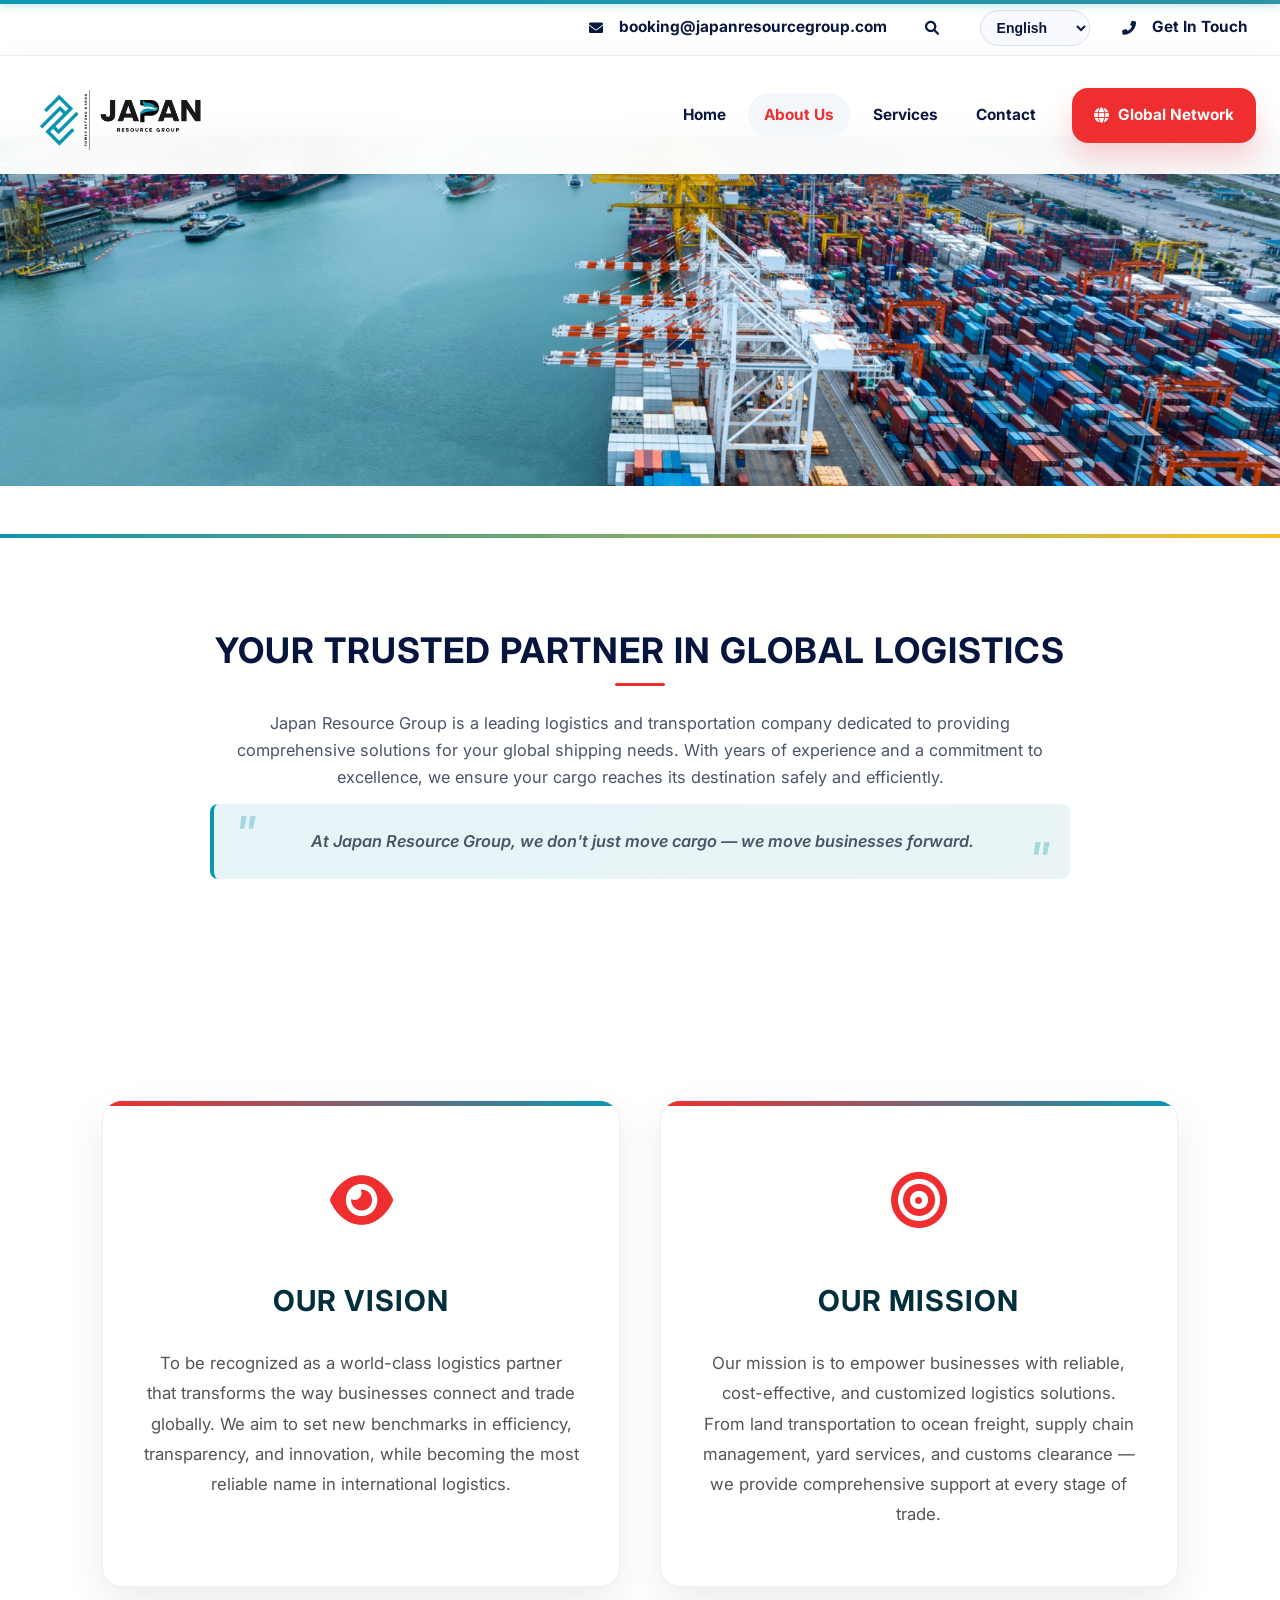
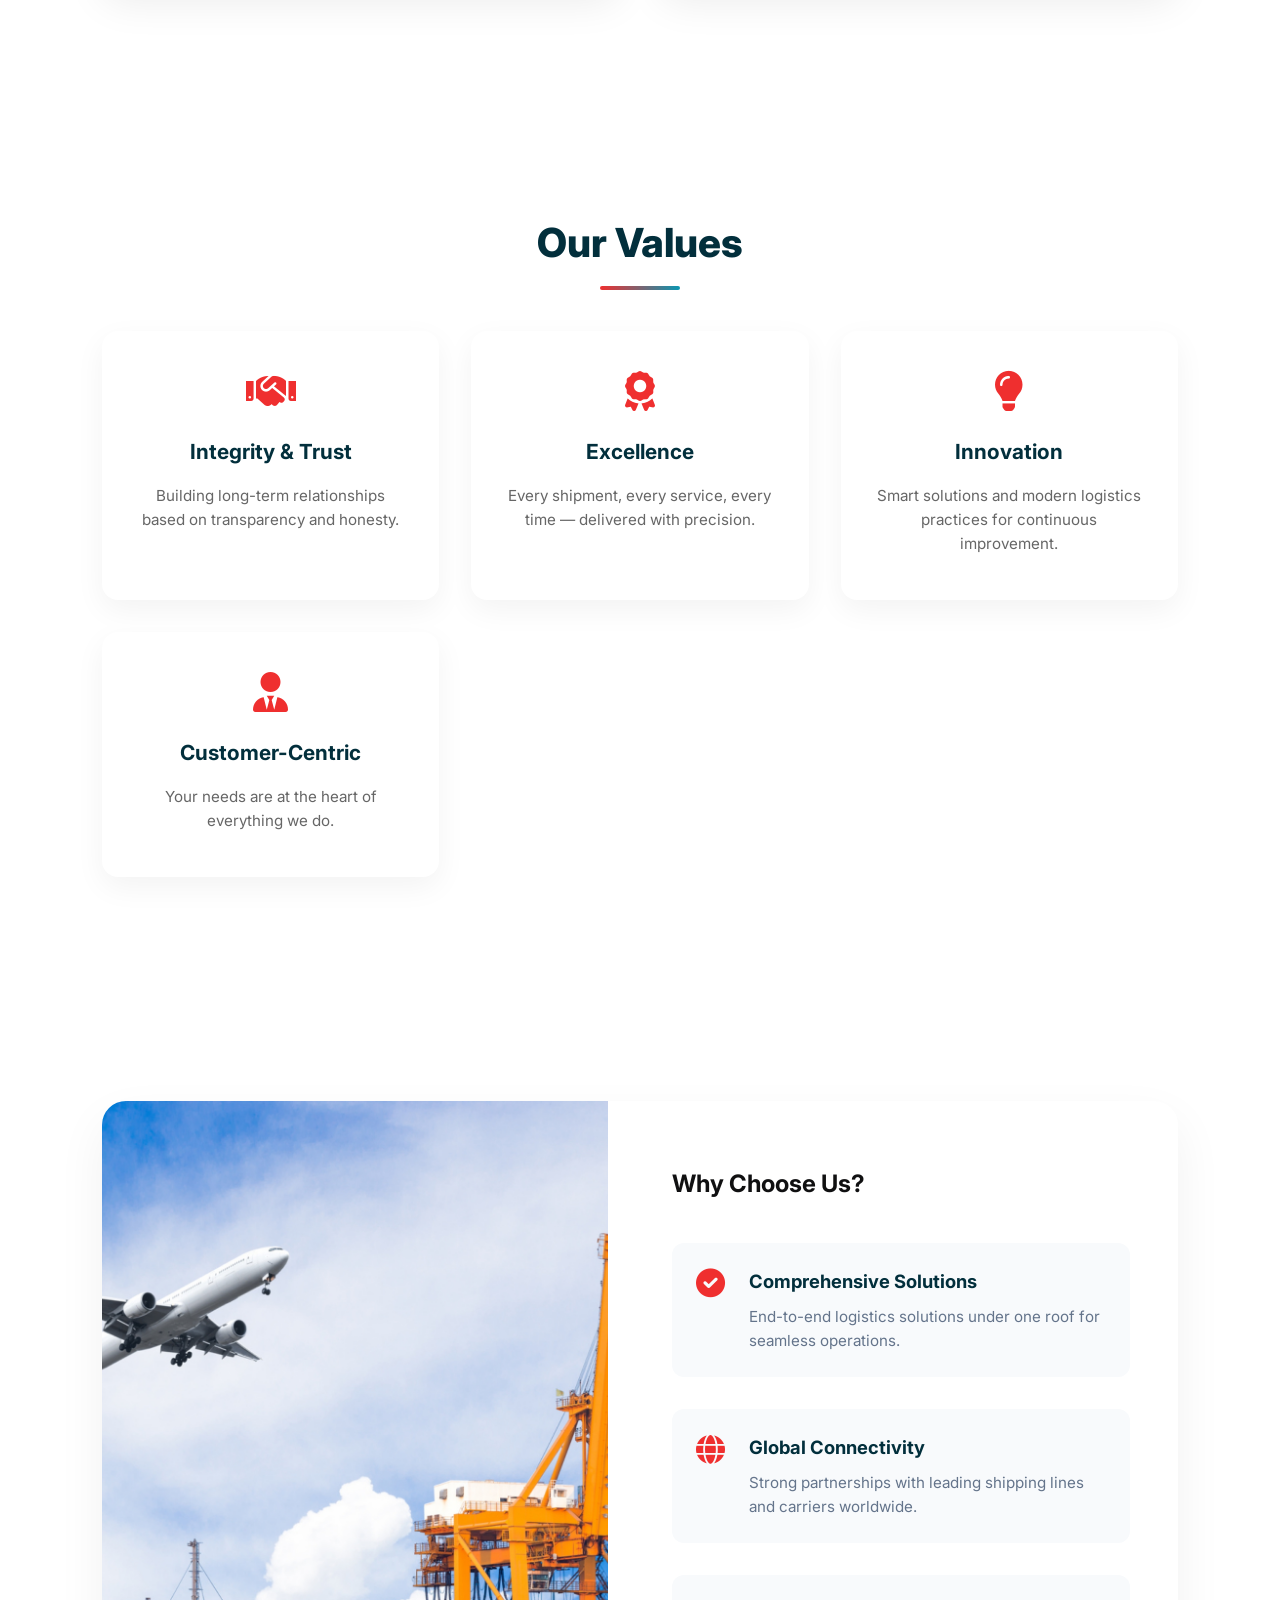
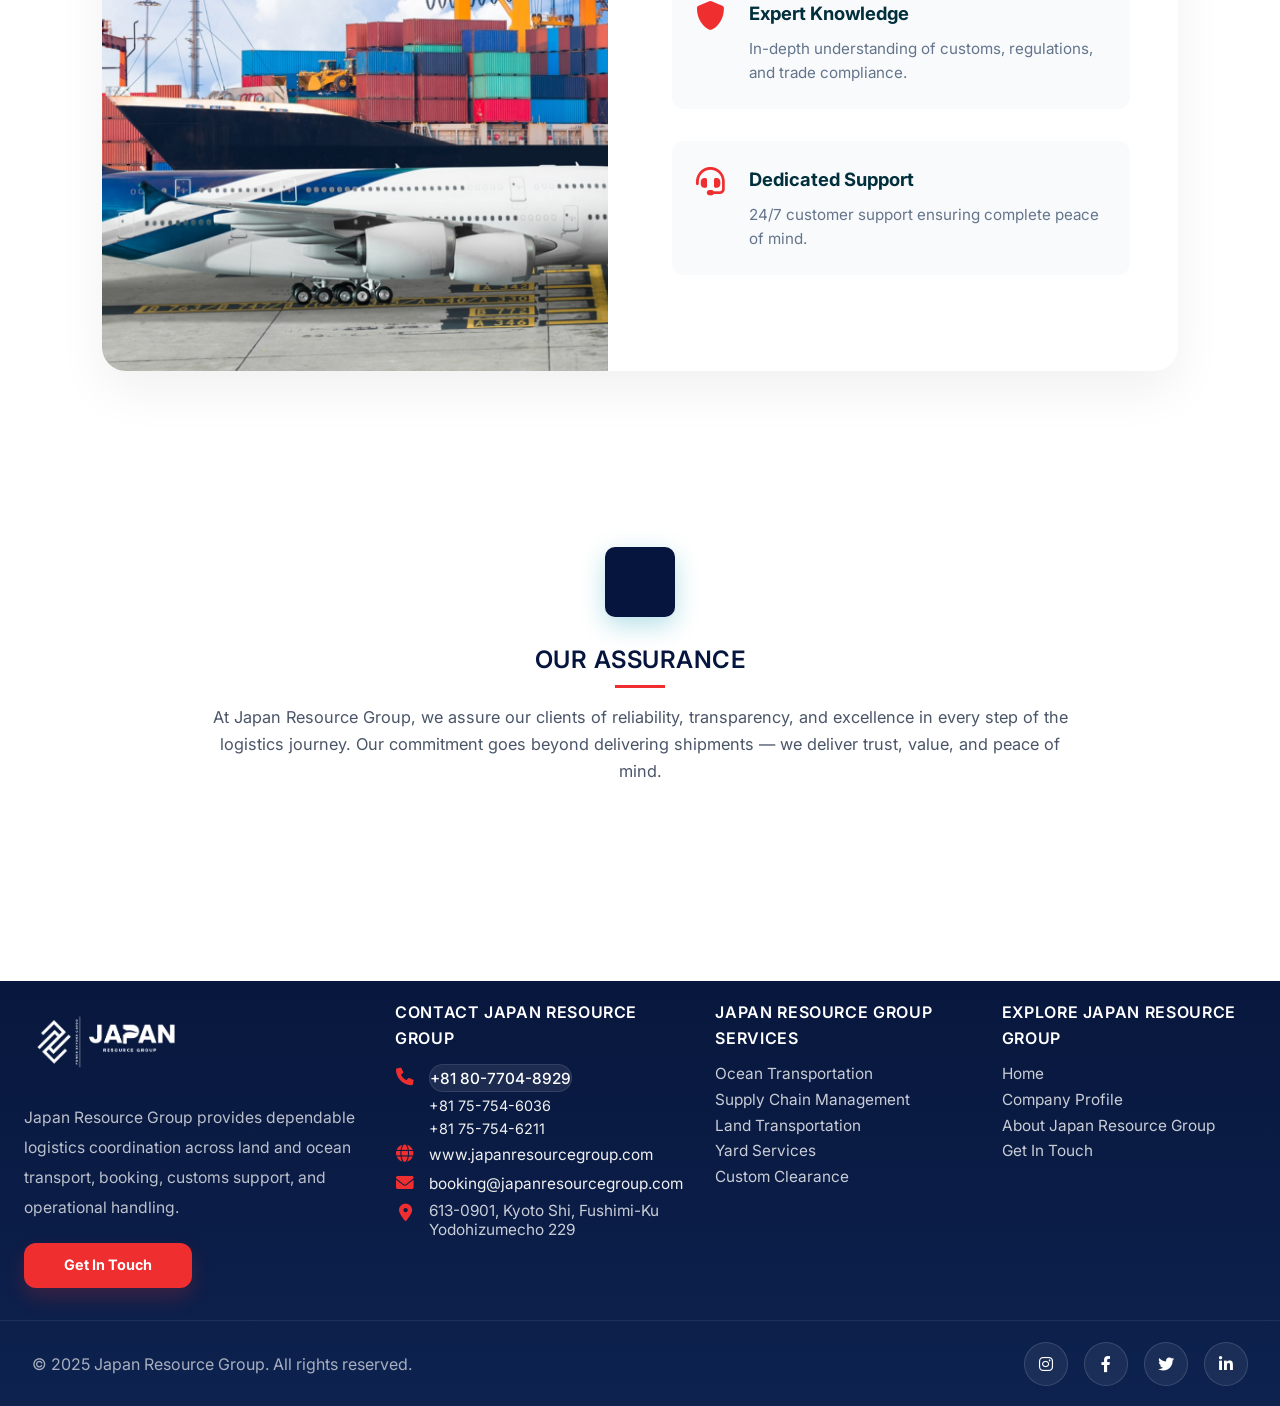
==== commit ca1b2c3f: "new changes applied" ====
--- a/about.html
+++ b/about.html
@@ -8,45 +8,45 @@
     <link href="https://cdnjs.cloudflare.com/ajax/libs/font-awesome/6.0.0/css/all.min.css" rel="stylesheet">
     <link href="https://fonts.googleapis.com/css2?family=Inter:wght@300;400;500;600;700&display=swap" rel="stylesheet">
 </head>
-<body>
+<body class="homepage">
     <!-- Scroll Progress Bar -->
+    <div class="scroll-progress"></div>
     <header class="header-above">
-        <div class="slide-in-right">
-         <ul class="nav-list">
-             <li><a href="javascript:void(0)">
-                 <i class="fas fa-search"></i>
-             </a></li>
+       <div class="slide-in-right">
+        <ul class="nav-list">
+            <li><a href="contact.html">
+                <i class="fas fa-envelope"></i>
+                <span>booking@japanresourcegroup.com</span>
+            </a></li>
+            <li><a href="#" class="search-toggle"><i class="fas fa-search"></i></a></li>
+            <li class="language-select">
+            <select id="language-select" onchange="changeLanguage(this.value)">
+                <option value="en">English</option>
+                <option value="ja">日本語</option>
+                <option value="zh">中文</option>
+                <option value="ko">한국어</option>
+            </select>
+        </li>
+        <li><a href="contact.html">
+            <i class="fas fa-phone-alt"></i>
+            <span data-translate="get-in-touch">Get In Touch</span>
+        </a></li>
       
-         <li class="language-select">
-             <select id="language-select" onchange="changeLanguage(this.value)">
-                 <option value="en">English</option>
-                 <option value="ja">日本語</option>
-                 <option value="zh">中文</option>
-                 <option value="ko">한국어</option>
-             </select>
-         </li>
-         <li><a href="contact.html">
-             <i class="fas fa-phone-alt"></i>
-             <span data-translate="get-in-touch">Get In Touch</span>
-         </a></li>
-       
-         </ul>
-        </div>
-     </header>
-    
+        </ul>
+       </div>
+    </header>
+    <!-- Header -->
     <header class="header">
         <div class="header-container">
             <div class="logo">
-                <a href="index.html">
-                    <img src="images/logo.png" alt="logo">
-                </a>
+                <img src="images/logo.png" alt="logo">
             </div>
             <nav class="nav">
                 <ul class="nav-list">
-                    <li><a href="index.html">Home</a></li>
-                    <li><a href="about.html" class="active">About Us</a></li>
+                    <li><a href="index.html" data-translate="home">Home</a></li>
+                    <li><a href="about.html" class="active" data-translate="about-us">About Us</a></li>
                     <li class="dropdown">
-                        <a href="#services" class="dropdown-toggle">Services <i class="fas fa-chevron-down"></i></a>
+                        <a href="#services" class="dropdown-toggle" data-translate="services">Services <i class="fas fa-chevron-down"></i></a>
                         <ul class="dropdown-menu">
                             <li><a href="ocean_transportation.html">Ocean Transportation</a></li>
                             <li><a href="supply_chain_management.html">Supply Chain Management</a></li>
@@ -55,12 +55,13 @@
                             <li><a href="custom_clearance.html">Custom Clearance</a></li>
                         </ul>
                     </li>
-                    <!-- <li><a href="contact.html">Contact</a></li> -->
+                    
+                    <li><a href="contact.html">Contact</a></li>
                 </ul>
             </nav>
             <div class="header-actions">
-                <i class="fas fa-globe"></i> <a href="contact.html" class="">Global Network</a>
-             </div>
+               <a href="contact.html" class="header-cta-btn"><i class="fas fa-globe"></i><span>Global Network</span></a>
+            </div>
             <div class="mobile-menu-toggle">
                 <span></span>
                 <span></span>
@@ -71,10 +72,10 @@
         <!-- Mobile Navigation Menu -->
         <nav class="mobile-nav">
             <ul class="mobile-nav-list">
-                    <li><a href="index.html" class="mobile-nav-link" data-translate="home">Home</a></li>
-                    <li><a href="about.html" class="mobile-nav-link" data-translate="about-us">About Us</a></li>
+                <li><a href="index.html" class="mobile-nav-link">Home</a></li>
+                <li><a href="about.html" class="mobile-nav-link">About Us</a></li>
                 <li class="mobile-dropdown">
-                    <a href="#services" class="mobile-nav-link mobile-dropdown-toggle" data-translate="services">Services <i class="fas fa-chevron-down"></i></a>
+                    <a href="#services" class="mobile-nav-link mobile-dropdown-toggle">Services <i class="fas fa-chevron-down"></i></a>
                     <ul class="mobile-dropdown-menu">
                         <li><a href="ocean_transportation.html" class="mobile-nav-link">Ocean Transportation</a></li>
                         <li><a href="supply_chain_management.html" class="mobile-nav-link">Supply Chain Management</a></li>
@@ -83,17 +84,16 @@
                         <li><a href="custom_clearance.html" class="mobile-nav-link">Custom Clearance</a></li>
                     </ul>
                 </li>
-                <li><a href="contact.html" class="mobile-nav-link" data-translate="contact">Contact</a></li>
+                
+                <li><a href="contact.html" class="mobile-nav-link">Contact</a></li>
             </ul>
         </nav>
     </header>
 
 
     <!-- Main Banner -->
-    <section class="about-banner bounce-in-up">
-        <div class="banner-overlay">
-            <h1 class="text-reveal bounce-elastic" data-translate="about-title">KNOW US AND OUR SERVICES</h1>
-        </div>
+    <section class="about-banner">
+    
     </section>
 
     <!-- About Us Content -->
@@ -107,105 +107,98 @@
 
           
 
-            <div class="company-section bounce-in-right">
-                <h3 class="bounce-scale" data-translate="our-mission">Who We Are</h3>
-                <p class="bounce-elastic stagger-1">We are a globally connected logistics and supply chain company committed to providing end-to-end solutions for businesses across industries. With years of expertise, we combine advanced technology, skilled professionals, and a strong partner network to ensure seamless cargo movement, efficient supply chain operations, and unmatched service quality.</p>
-            </div>
-
-            <div class="company-section bounce-in-left">
-                <h3 class="bounce-scale" data-translate="our-vision">Our Vision</h3>
-                <p class="bounce-elastic stagger-1">To be recognized as a world-class logistics partner that transforms the way businesses connect and trade globally. We aim to set new benchmarks in efficiency, transparency, and innovation, while becoming the most reliable name in international logistics.</p>
-            </div>
-
-            <div class="company-section bounce-in-right">
-                <h3 class="bounce-scale" data-translate="our-mission">Our Mission</h3>
-                <p class="text-reveal stagger-1">Our mission is to empower businesses with reliable, cost-effective, and customized logistics solutions. From land transportation to ocean freight, supply chain management, yard services, and customs clearance — we provide comprehensive support at every stage of trade. By combining global standards with local expertise, we create value-driven outcomes for our clients.</p>
-            </div>
-
-            
-
-            <div class="company-section bounce-in-left hover-lift">
-                <h3 class="bounce-scale" data-translate="our-values">Our Core Values</h3>
-                <ul class="values-list">
-                    <li class="bounce-elastic stagger-1 hover-lift"><strong>Integrity & Trust</strong> – We believe in building long-term relationships based on transparency and honesty.</li>
-                    <li class="bounce-elastic stagger-2 hover-lift"><strong>Commitment to Excellence</strong> – Every shipment, every service, every time — we deliver with precision.</li>
-                    <li class="bounce-elastic stagger-3 hover-lift"><strong>Innovation & Technology</strong> – Continuously improving through smart solutions and modern logistics practices.</li>
-                    <li class="bounce-elastic stagger-4 hover-lift"><strong>Customer-Centric Approach</strong> – Your needs are at the heart of everything we do.</li>
-                    <li class="bounce-elastic stagger-5 hover-lift"><strong>Global Connectivity</strong> – Strong networks and partnerships that connect businesses worldwide.</li>
-                </ul>
-            </div>
-
-            <div class="company-section bounce-in-right hover-lift">
-                <h3 class="bounce-scale" data-translate="why-choose-us">Why Choose Us</h3>
-                <ul class="why-choose-list">
-                    <li class="bounce-elastic stagger-1 hover-lift">End-to-end logistics solutions under one roof.</li>
-                    <li class="bounce-elastic stagger-2 hover-lift">Strong global partnerships with leading shipping lines and carriers.</li>
-                    <li class="bounce-elastic stagger-3 hover-lift">Tailored, flexible, and cost-effective services.</li>
-                    <li class="bounce-elastic stagger-4 hover-lift">Expert knowledge of customs, regulations, and trade compliance.</li>
-                    <li class="bounce-elastic stagger-5 hover-lift">Dedicated customer support for peace of mind.</li>
-                </ul>
-            </div>
-
-            <!-- Mission and Images Section -->
-            <div class="mission-images-section bounce-in-up">
-                <div class="mission-content bounce-in-left">
-                    <h3 class="bounce-scale">OUR MISSION</h3>
-                    <p class="bounce-elastic stagger-1">Our mission is to empower businesses with reliable, cost-effective,
-                        and customized logistics solutions. From land transportation to
-                        ocean freight, supply chain management, yard services, and
-                        customs clearance — we provide comprehensive support at every
-                        stage of trade. By combining global standards with local expertise,
-                        we create value-driven outcomes for our clients.</p>
-                </div>
-                <div class="mission-images-grid bounce-in-right">
-                    <div class="mission-image bounce-scale stagger-1">
-                        <img src="images/about/mission1.jpg" alt="Port with Containers">
-                    </div>
-                    <div class="mission-image bounce-scale stagger-2">
-                        <img src="images/about/mission2.jpg" alt="Truck Transportation">
-                    </div>
-                    <div class="mission-image bounce-scale stagger-3">
-                        <img src="images/about/mission3.jpg" alt="Cargo Ship">
-                    </div>
-                    <div class="mission-image bounce-scale stagger-4">
-                        <img src="images/about/mission4.jpg" alt="Airport Logistics">
-                    </div>
-                </div>
-            </div>
-
-            <!-- Assurance and Values Section -->
-            <div class="assurance-values-section bounce-in-up">
-               
-                <div class="assurance-content bounce-in-left">
-                    <div class="assurance-icon bounce-scale stagger-3">
-                        <i class="fas fa-flag"></i>
-                    </div>
-                    <h3 class="bounce-scale">OUR ASSURANCE</h3>
-                    <p class="bounce-elastic stagger-1">At Japan Resource Group, we assure our clients of reliability, transparency, and excellence in every step of the logistics journey. Our commitment goes beyond delivering shipments — we deliver trust, value, and peace of mind.</p>
-                    <p class="bounce-elastic stagger-2">Through our global partnerships, expert team, and advanced solutions, we guarantee:</p>
-                    <ul class="assurance-list">
-                        <li class="bounce-elastic stagger-3"><strong>On-Time Delivery</strong> – Every shipment handled with precision and care.</li>
-                        <li class="bounce-elastic stagger-4"><strong>Trusted Reliability</strong> – Services backed by consistency and expertise.</li>
-                        <li class="bounce-elastic stagger-5"><strong>Customer Satisfaction</strong> – Personalized solutions tailored to your needs.</li>
-                        <li class="bounce-elastic stagger-6"><strong>Quality at Every Stage</strong> – Ensuring smooth and secure operations from start to finish.</li>
-                    </ul>
-                    <p class="bounce-elastic stagger-7">With Japan Resource Group, you can be confident that your business is in safe and capable hands.</p>
-                </div>
-               
-                <div class="values-content bounce-in-right">
-                    <div class="values-icon bounce-scale stagger-4">
-                        <i class="fas fa-star"></i>
-                    </div>
-                    <h3 class="bounce-scale">OUR VALUES</h3>
-                    <ul class="values-simple-list">
-                        <li class="bounce-elastic stagger-1">Driven by Trust</li>
-                        <li class="bounce-elastic stagger-2">Powered by Innovation</li>
-                        <li class="bounce-elastic stagger-3">Committed to Excellence</li>
-                        <li class="bounce-elastic stagger-4">Centered on You</li>
-                        <li class="bounce-elastic stagger-5">Connected Across Borders</li>
-                    </ul>
-                </div>
-                
+            <!-- Modern Purpose Section (Mission & Vision) -->
+            <section class="modern-section">
+                <div class="purpose-grid">
+                    <div class="purpose-card vision-card bounce-in-left">
+                        <div class="purpose-icon"><i class="fas fa-eye"></i></div>
+                        <h3 data-translate="our-vision">Our Vision</h3>
+                        <p>To be recognized as a world-class logistics partner that transforms the way businesses connect and trade globally. We aim to set new benchmarks in efficiency, transparency, and innovation, while becoming the most reliable name in international logistics.</p>
+                    </div>
+                    <div class="purpose-card mission-card bounce-in-right">
+                        <div class="purpose-icon"><i class="fas fa-bullseye"></i></div>
+                        <h3 data-translate="our-mission">Our Mission</h3>
+                        <p>Our mission is to empower businesses with reliable, cost-effective, and customized logistics solutions. From land transportation to ocean freight, supply chain management, yard services, and customs clearance — we provide comprehensive support at every stage of trade.</p>
+                    </div>
+                </div>
+            </section>
+
+            <!-- Modern Core Values Section -->
+            <section class="modern-section">
+                <h2 class="section-title-center" data-translate="our-values">Our Core Values</h2>
+                <div class="values-grid">
+                    <div class="value-card bounce-in-up stagger-1">
+                        <i class="fas fa-handshake"></i>
+                        <h4>Integrity & Trust</h4>
+                        <p>Building long-term relationships based on transparency and honesty.</p>
+                    </div>
+                    <div class="value-card bounce-in-up stagger-2">
+                        <i class="fas fa-award"></i>
+                        <h4>Excellence</h4>
+                        <p>Every shipment, every service, every time — delivered with precision.</p>
+                    </div>
+                    <div class="value-card bounce-in-up stagger-3">
+                        <i class="fas fa-lightbulb"></i>
+                        <h4>Innovation</h4>
+                        <p>Smart solutions and modern logistics practices for continuous improvement.</p>
+                    </div>
+                    <div class="value-card bounce-in-up stagger-4">
+                        <i class="fas fa-user-tie"></i>
+                        <h4>Customer-Centric</h4>
+                        <p>Your needs are at the heart of everything we do.</p>
+                    </div>
+                </div>
+            </section>
+
+            <!-- Modern Why Choose Us Section -->
+            <section class="modern-section">
+                <div class="why-us-split bounce-in-up">
+                    <div class="why-us-image">
+                        <img src="images/about/mission1.jpg" alt="Logistics Excellence">
+                    </div>
+                    <div class="why-us-content">
+                        <h2 class="bounce-in-left" data-translate="why-choose-us">Why Choose Us</h2>
+                        <div class="benefit-list">
+                            <div class="benefit-item bounce-in-right stagger-1">
+                                <i class="fas fa-check-circle"></i>
+                                <div>
+                                    <h5>Comprehensive Solutions</h5>
+                                    <p>End-to-end logistics solutions under one roof for seamless operations.</p>
+                                </div>
+                            </div>
+                            <div class="benefit-item bounce-in-right stagger-2">
+                                <i class="fas fa-globe"></i>
+                                <div>
+                                    <h5>Global Connectivity</h5>
+                                    <p>Strong partnerships with leading shipping lines and carriers worldwide.</p>
+                                </div>
+                            </div>
+                            <div class="benefit-item bounce-in-right stagger-3">
+                                <i class="fas fa-shield-alt"></i>
+                                <div>
+                                    <h5>Expert Knowledge</h5>
+                                    <p>In-depth understanding of customs, regulations, and trade compliance.</p>
+                                </div>
+                            </div>
+                            <div class="benefit-item bounce-in-right stagger-4">
+                                <i class="fas fa-headset"></i>
+                                <div>
+                                    <h5>Dedicated Support</h5>
+                                    <p>24/7 customer support ensuring complete peace of mind.</p>
+                                </div>
+                            </div>
+                        </div>
+                    </div>
+                </div>
+            </section>
+
+            <!-- Final Assurance Section -->
+            <div class="company-section bounce-in-up hover-lift">
+                <div class="assurance-icon bounce-scale">
+                    <i class="fas fa-shield-heart" style="font-size: 3rem; color: var(--primary-blue); margin-bottom: 1.5rem;"></i>
+                </div>
+                <h3 class="bounce-scale" data-translate="our-assurance">Our Assurance</h3>
+                <p>At Japan Resource Group, we assure our clients of reliability, transparency, and excellence in every step of the logistics journey. Our commitment goes beyond delivering shipments — we deliver trust, value, and peace of mind.</p>
             </div>
         </div>
         
@@ -230,8 +223,10 @@
     <!-- Footer -->
     <footer id="contact" class="footer">
         <div class="footer-content">
-            <div class="footer-section">
-               <img src="images/logo.png" alt="logo" width="250" height="100"/>
+            <div class="footer-section footer-brand">
+                <img src="images/logo.png" alt="logo" width="250" height="100"/>
+                <p>Japan Resource Group provides dependable logistics coordination across land and ocean transport, booking, customs support, and operational handling.</p>
+                <a href="contact.html" class="footer-cta">Get In Touch</a>
             </div>
             <div class="footer-section">
                 <h4 data-translate="contact-japan">CONTACT JAPAN RESOURCE GROUP</h4>
@@ -274,8 +269,10 @@
             <div class="footer-section">
                 <h4 data-translate="explore-japan">EXPLORE JAPAN RESOURCE GROUP</h4>
                 <ul>
+                    <li><a href="index.html" data-translate="home">Home</a></li>
                     <li><a href="about.html" data-translate="company-profile">Company Profile</a></li>
                     <li><a href="about.html" data-translate="about-japan">About Japan Resource Group</a></li>
+                    <li><a href="contact.html" data-translate="get-in-touch">Get In Touch</a></li>
                 </ul>
             </div>
         </div>
@@ -284,118 +281,12 @@
             <div class="social-links">
                 <!-- <a href="#"><i class="fab fa-facebook"></i></a> -->
                 <a href="#"><i class="fab fa-instagram"></i></a>
+                <a href="#"><i class="fab fa-facebook-f"></i></a>
+                <a href="#"><i class="fab fa-twitter"></i></a>
+                <a href="#"><i class="fab fa-linkedin-in"></i></a>
             </div>
         </div>
     </footer>
-
-    <!-- Scroll to Top Button -->
-    <button id="scrollToTop" class="scroll-to-top" aria-label="Scroll to top">
-        <i class="fas fa-chevron-up"></i>
-    </button>
-
-    <script src="script.js"></script>
-    <script src="language-system.js"></script>
-    <script src="search.js"></script>
-    
-    <!-- Mobile Menu Override Script -->
-    <script>
-        // Override mobile menu functionality to ensure it works
-        document.addEventListener('DOMContentLoaded', function() {
-            // Wait for other scripts to load
-            setTimeout(function() {
-                const mobileToggle = document.querySelector('.mobile-menu-toggle');
-                const mobileNav = document.querySelector('.mobile-nav');
-                const mobileDropdownToggles = document.querySelectorAll('.mobile-dropdown-toggle');
-                
-                if (mobileToggle && mobileNav) {
-                    // Remove any existing event listeners by cloning the element
-                    const newToggle = mobileToggle.cloneNode(true);
-                    mobileToggle.parentNode.replaceChild(newToggle, mobileToggle);
-                    
-                    // Add new event listener
-                    newToggle.addEventListener('click', function(e) {
-                        e.preventDefault();
-                        e.stopPropagation();
-                        
-                        newToggle.classList.toggle('active');
-                        mobileNav.classList.toggle('active');
-                        
-                        // Animate hamburger menu
-                        const spans = newToggle.querySelectorAll('span');
-                        if (newToggle.classList.contains('active')) {
-                            spans[0].style.transform = 'rotate(45deg) translate(5px, 5px)';
-                            spans[1].style.opacity = '0';
-                            spans[2].style.transform = 'rotate(-45deg) translate(7px, -6px)';
-                        } else {
-                            spans[0].style.transform = 'none';
-                            spans[1].style.opacity = '1';
-                            spans[2].style.transform = 'none';
-                        }
-                    });
-                    
-                    // Handle mobile dropdown toggles
-                    mobileDropdownToggles.forEach(toggle => {
-                        toggle.addEventListener('click', (e) => {
-                            e.preventDefault();
-                            e.stopPropagation();
-                            const dropdown = toggle.closest('.mobile-dropdown');
-                            dropdown.classList.toggle('active');
-                        });
-                    });
-                    
-                    // Close mobile menu when clicking on dropdown menu items
-                    const mobileDropdownItems = document.querySelectorAll('.mobile-dropdown-menu .mobile-nav-link');
-                    mobileDropdownItems.forEach(item => {
-                        item.addEventListener('click', () => {
-                            if (mobileNav && newToggle) {
-                                mobileNav.classList.remove('active');
-                                newToggle.classList.remove('active');
-                                
-                                // Reset hamburger menu
-                                const spans = newToggle.querySelectorAll('span');
-                                spans[0].style.transform = 'none';
-                                spans[1].style.opacity = '1';
-                                spans[2].style.transform = 'none';
-                            }
-                        });
-                    });
-                    
-                    // Close mobile menu when clicking on a link (but not dropdown toggles)
-                    const mobileNavLinks = document.querySelectorAll('.mobile-nav-link:not(.mobile-dropdown-toggle)');
-                    mobileNavLinks.forEach(link => {
-                        link.addEventListener('click', () => {
-                            if (mobileNav && newToggle) {
-                                mobileNav.classList.remove('active');
-                                newToggle.classList.remove('active');
-                                
-                                // Reset hamburger menu
-                                const spans = newToggle.querySelectorAll('span');
-                                spans[0].style.transform = 'none';
-                                spans[1].style.opacity = '1';
-                                spans[2].style.transform = 'none';
-                            }
-                        });
-                    });
-                    
-                    // Close mobile menu when clicking outside
-                    document.addEventListener('click', (e) => {
-                        if (mobileNav && newToggle && mobileNav.classList.contains('active')) {
-                            if (!mobileNav.contains(e.target) && !newToggle.contains(e.target)) {
-                                mobileNav.classList.remove('active');
-                                newToggle.classList.remove('active');
-                                
-                                // Reset hamburger menu
-                                const spans = newToggle.querySelectorAll('span');
-                                spans[0].style.transform = 'none';
-                                spans[1].style.opacity = '1';
-                                spans[2].style.transform = 'none';
-                            }
-                        }
-                    });
-                }
-            }, 1000);
-        });
-    </script>
     
     <!-- Scroll to Top Button -->
     <button id="scrollToTop" class="scroll-to-top" aria-label="Scroll to top">
@@ -404,6 +295,7 @@
     
     <script src="script.js"></script>
     <script src="language-system.js"></script>
+    <script src="search.js"></script>
     <script src="scroll-to-top.js"></script>
 </body>
 </html>
--- a/styles.css
+++ b/styles.css
@@ -2,7 +2,8 @@
 :root {
     /* Primary Colors - Logo Matching */
     --primary-blue: #0a97b2;
-    --primary-dark: #101011;
+    --primary-red: #ef2f2f;
+    --primary-dark: #08173d;
     --primary-light: #f1f1f1;
     
     /* Additional Colors */
@@ -58,7 +59,7 @@
     padding: 1rem 0;
     position: fixed;
     top: 0;
-    margin-top: 70px;
+    margin-top: 50px;
     left: 0;
     right: 0;
     z-index: 1000;
@@ -68,9 +69,10 @@
 }
 
 .header-container {
-    max-width: 1200px;
-    margin: 0 auto;
-    padding: 0 2rem;
+    max-width: none;
+    width: 100%;
+    margin: 0;
+    padding: 0 1.5rem;
     display: flex;
     align-items: center;
     justify-content: space-between;
@@ -86,7 +88,7 @@
 }
 
 .logo img {
-    height: 110px;
+    height: 80px;
     width: auto;
     max-width: 280px;
     object-fit: contain;
@@ -133,7 +135,7 @@
 }
 
 .nav-list a {
-    color: var(--text-light);
+    color: var(--primary-dark);
     text-decoration: none;
     font-weight: 500;
     transition: all 0.3s ease;
@@ -142,8 +144,8 @@
 }
 
 .nav-list a:hover {
-    color: var(--text-light);
-    background: rgba(255, 255, 255, 0.1);
+    background: rgba(10, 151, 178, 0.05); /* Transitioning this to blue theme */
+    color: var(--primary-red);
     transform: translateY(-2px);
 }
 
@@ -425,20 +427,20 @@
     min-height: calc(100vh - 80px);
     position: relative;
     z-index: 2;
-    background: #f1f1f1;
+    background: #ffffff;
     width: 100%;
 }
 
 /* Content Area */
 .content {
-    background: #f1f1f1;
+    background: #ffffff;
     min-height: calc(100vh - 80px);
-    max-width: 1600px;
-    margin: 0 auto;
-    padding-left: 2rem;
-    padding-right: 2rem;
-    padding-top: 2rem;
-    padding-bottom: 2rem;
+    max-width: none;
+    margin: 0;
+    padding-left: 0;
+    padding-right: 0;
+    padding-top: 0;
+    padding-bottom: 0;
     position: relative;
     z-index: 3;
 }
@@ -447,9 +449,9 @@
 .shipping-providers-section {
     background: linear-gradient(135deg, #f8f9fa, #e9ecef, #f8f9fa);
     background-size: 400% 400%;
-    padding: 4rem 2rem;
-    margin-bottom: 2rem;
-    border-radius: 15px;
+    padding: 2.5rem 1.5rem;
+    margin-bottom: 0;
+    border-radius: 0;
     text-align: center;
     position: relative;
     overflow: hidden;
@@ -480,7 +482,7 @@
 }
 
 .header-above {
-    height: 70px;
+    height: 50px;
     background: linear-gradient(135deg, var(--primary-light) 0%,  var(--primary-light) 100%);
     display: flex;
     align-items: center;
@@ -498,7 +500,7 @@
     left: 0;
     right: 0;
     height: 1px;
-    background: linear-gradient(90deg, transparent, var(--accent-color, #ff6b35), transparent);
+    background: linear-gradient(90deg, transparent, var(--primary-red), transparent);
 }
 
 .header-above .slide-in-right {
@@ -507,7 +509,7 @@
 }
 
 .header-above .slide-in-right a {
-    color: #000;
+    color: var(--primary-dark);
     text-decoration: none;
     font-size: 15px;
     font-weight: 600;
@@ -520,8 +522,8 @@
 
 .header-above .slide-in-right a:hover {
     color: #080808;
-    background: var(--accent-color, #ff6b35);
-    border-color: var(--accent-color, #ff6b35);
+    background: var(--primary-red);
+    border-color: var(--primary-red);
     transform: translateY(-2px);
     box-shadow: 0 4px 15px rgba(255, 107, 53, 0.3);
 }
@@ -573,9 +575,9 @@
 }
 
 .header-above .services-select select:focus {
-    background: var(--accent-color, #ff6b35);
-    border-color: var(--accent-color, #ff6b35);
-    box-shadow: 0 0 10px rgba(255, 107, 53, 0.3);
+    background: var(--primary-red);
+    border-color: var(--primary-red);
+    box-shadow: 0 0 10px rgba(239, 47, 47, 0.3);
 }
 
 .header-above .services-select select option {
@@ -611,9 +613,9 @@
 }
 
 .header-above .language-select select:focus {
-    background: var(--accent-color, #ff6b35);
-    border-color: var(--accent-color, #ff6b35);
-    box-shadow: 0 0 10px rgba(255, 107, 53, 0.3);
+    background: var(--primary-red);
+    border-color: var(--primary-red);
+    box-shadow: 0 0 10px rgba(239, 47, 47, 0.3);
 }
 
 .header-above .language-select select option {
@@ -787,8 +789,9 @@
     display: grid;
     grid-template-columns: repeat(3, 1fr);
     gap: 2rem;
-    max-width: 1200px;
-    margin: 0 auto;
+    max-width: none;
+    margin: 0;
+    padding: 0 1.5rem;
 }
 
 .shipping-logo {
@@ -1458,8 +1461,8 @@
     display: grid;
     grid-template-columns: repeat(3, 1fr);
     gap: 2rem;
-    max-width: 1200px;
-    margin: 0 auto;
+    max-width: none;
+    margin: 0;
     justify-items: center;
     padding: 0 2rem;
 }
@@ -1720,9 +1723,9 @@
 }
 
 .footer-content {
-    max-width: 1200px;
-    margin: 0 auto;
-    padding: 0 2rem;
+    max-width: none;
+    margin: 0;
+    padding: 0 1.5rem;
     display: grid;
     grid-template-columns: repeat(auto-fit, minmax(250px, 1fr));
     gap: 2rem;
@@ -3813,19 +3816,11 @@
     margin-top: 80px;
     position: relative;
     overflow: hidden;
-    will-change: transform;
-    transform: translateZ(0);
-    animation: bannerFloat 3s ease-in-out infinite;
-}
-
-@keyframes bannerFloat {
-    0%, 100% { 
-        transform: translateY(0px) scale(1);
-    }
-    50% { 
-        transform: translateY(-10px) scale(1.02);
-    }
-}
+    will-change: auto;
+    transform: none;
+}
+
+
 
 .about-banner{
     background: 
@@ -3840,9 +3835,8 @@
     margin-top: 80px;
     position: relative;
     overflow: hidden;
-    will-change: transform;
-    transform: translateZ(0);
-    animation: bannerFloat 3s ease-in-out infinite;
+    will-change: auto;
+    transform: none;
 }
 .banner-overlay {
     text-align: center;
@@ -4035,7 +4029,7 @@
 }
 
 .download-btn {
-    background: linear-gradient(45deg, var(--primary-blue), var(--accent-light));
+    background: linear-gradient(45deg, var(--primary-red));
     color: var(--text-light);
     border: none;
     padding: 1rem 2rem;
@@ -4056,11 +4050,231 @@
 .download-btn:hover {
     transform: translateY(-3px);
     box-shadow: 0 8px 25px rgba(10, 151, 178, 0.4);
-    background: linear-gradient(45deg, var(--accent-light), var(--primary-blue));
+    background: linear-gradient(45deg, var(--primary-red));
 }
 
 .download-btn i {
     font-size: 1.1rem;
+}
+
+.modern-section {
+    padding: 5rem 0;
+    margin-bottom: 4rem;
+    position: relative;
+    z-index: 2;
+}
+
+.section-title-center {
+    font-size: 2.5rem;
+    font-weight: 800;
+    color: var(--accent-dark);
+    text-align: center;
+    margin-bottom: 3.5rem;
+    position: relative;
+}
+
+.section-title-center::after {
+    content: '';
+    position: absolute;
+    bottom: -15px;
+    left: 50%;
+    transform: translateX(-50%);
+    width: 80px;
+    height: 4px;
+    background: linear-gradient(90deg, var(--primary-red), var(--primary-blue));
+    border-radius: 2px;
+}
+
+/* Purpose Grid (Mission & Vision) */
+.purpose-grid {
+    display: grid;
+    grid-template-columns: repeat(auto-fit, minmax(350px, 1fr));
+    gap: 2.5rem;
+    margin-top: 3rem;
+}
+
+.purpose-card {
+    background: #ffffff;
+    padding: 3.5rem 2.5rem;
+    border-radius: 20px;
+    box-shadow: 0 15px 40px rgba(0, 0, 0, 0.08);
+    transition: all 0.4s cubic-bezier(0.175, 0.885, 0.32, 1.275);
+    border: 1px solid rgba(10, 151, 178, 0.1);
+    text-align: center;
+    position: relative;
+    overflow: hidden;
+}
+
+.purpose-card::before {
+    content: '';
+    position: absolute;
+    top: 0;
+    left: 0;
+    width: 100%;
+    height: 5px;
+    background: linear-gradient(90deg, var(--primary-red), var(--primary-blue));
+}
+
+.purpose-card:hover {
+    transform: translateY(-15px);
+    box-shadow: 0 25px 50px rgba(10, 151, 178, 0.15);
+}
+
+.purpose-icon {
+    font-size: 3.5rem;
+    color: var(--primary-red);
+    margin-bottom: 2rem;
+    display: inline-block;
+    transition: transform 0.4s ease;
+}
+
+.purpose-card:hover .purpose-icon {
+    transform: scale(1.1) rotate(5deg);
+}
+
+.purpose-card h3 {
+    font-size: 1.8rem;
+    color: var(--accent-dark);
+    margin-bottom: 1.5rem;
+    text-transform: uppercase;
+    letter-spacing: 1px;
+}
+
+.purpose-card p {
+    color: #555;
+    line-height: 1.8;
+    font-size: 1.05rem;
+}
+
+/* Values Grid */
+.values-grid {
+    display: grid;
+    grid-template-columns: repeat(auto-fill, minmax(260px, 1fr));
+    gap: 2rem;
+    margin-top: 2rem;
+}
+
+.value-card {
+    background: #ffffff;
+    padding: 2.5rem 2rem;
+    border-radius: 16px;
+    text-align: center;
+    box-shadow: 0 10px 30px rgba(0, 0, 0, 0.05);
+    transition: all 0.3s ease;
+    border-bottom: 3px solid transparent;
+}
+
+.value-card i {
+    font-size: 2.5rem;
+    color: var(--primary-red);
+    margin-bottom: 1.5rem;
+}
+
+.value-card h4 {
+    font-size: 1.3rem;
+    color: var(--accent-dark);
+    margin-bottom: 1rem;
+}
+
+.value-card p {
+    font-size: 0.95rem;
+    color: #666;
+    line-height: 1.6;
+}
+
+.value-card:hover {
+    border-bottom-color: var(--primary-red);
+    transform: translateY(-8px);
+    box-shadow: 0 15px 35px rgba(0, 0, 0, 0.1);
+}
+
+/* Why Choose Us Split */
+.why-us-split {
+    display: grid;
+    grid-template-columns: 1fr 1fr;
+    gap: 4rem;
+    align-items: center;
+    background: #ffffff;
+    border-radius: 24px;
+    overflow: hidden;
+    box-shadow: 0 20px 50px rgba(0, 0, 0, 0.06);
+}
+
+.why-us-image {
+    height: 100%;
+    min-height: 500px;
+}
+
+.why-us-image img {
+    width: 100%;
+    height: 100%;
+    object-fit: cover;
+}
+
+.why-us-content {
+    padding: 4rem 3rem 4rem 0;
+}
+
+.benefit-list {
+    list-style: none;
+    padding: 0;
+    margin-top: 2.5rem;
+}
+
+.benefit-item {
+    display: flex;
+    align-items: flex-start;
+    gap: 1.5rem;
+    margin-bottom: 2rem;
+    padding: 1.5rem;
+    background: #f8fafc;
+    border-radius: 12px;
+    transition: all 0.3s ease;
+}
+
+.benefit-item:hover {
+    background: #f1f5f9;
+    transform: translateX(10px);
+}
+
+.benefit-item i {
+    font-size: 1.8rem;
+    color: var(--primary-red);
+    flex-shrink: 0;
+    margin-top: 0.2rem;
+}
+
+.benefit-item div h5 {
+    font-size: 1.15rem;
+    color: var(--accent-dark);
+    margin-bottom: 0.5rem;
+}
+
+.benefit-item div p {
+    font-size: 0.95rem;
+    color: #64748b;
+    margin-bottom: 0;
+}
+
+@media (max-width: 992px) {
+    .why-us-split {
+        grid-template-columns: 1fr;
+    }
+    .why-us-content {
+        padding: 3rem 2rem;
+    }
+    .why-us-image {
+        min-height: 350px;
+    }
+}
+
+@media (max-width: 768px) {
+    .section-title-center {
+        font-size: 2rem;
+    }
+    .purpose-grid {
+        grid-template-columns: 1fr;
+    }
 }
 
 .company-image {
@@ -4161,7 +4375,7 @@
 .mission-content h3 {
     font-size: 2rem;
     font-weight: 700;
-    color: #0a97b2;
+    color: var(--primary-red);
     margin-bottom: 1.5rem;
     text-transform: uppercase;
     letter-spacing: 1px;
@@ -4215,7 +4429,7 @@
 .values-content h3 {
     font-size: 1.5rem;
     font-weight: 700;
-    color: #0a97b2;
+    color: var(--primary-red);
     margin-bottom: 1rem;
     text-transform: uppercase;
     letter-spacing: 1px;
@@ -4288,7 +4502,7 @@
 .values-icon {
     width: 80px;
     height: 80px;
-    background: #0a97b2;
+    background: var(--primary-red);
     border-radius: 10px;
     display: flex;
     align-items: center;
@@ -5066,9 +5280,8 @@
     margin-top: 80px;
     position: relative;
     overflow: hidden;
-    will-change: transform;
-    transform: translateZ(0);
-    animation: bannerFloat 3s ease-in-out infinite;
+    will-change: auto;
+    transform: none;
 }
 
 .custom-banner {
@@ -5083,9 +5296,8 @@
     margin-top: 80px;
     position: relative;
     overflow: hidden;
-    will-change: transform;
-    transform: translateZ(0);
-    animation: bannerFloat 3s ease-in-out infinite;
+    will-change: auto;
+    transform: none;
 }
 
 .yard-banner {
@@ -5100,9 +5312,8 @@
     margin-top: 80px;
     position: relative;
     overflow: hidden;
-    will-change: transform;
-    transform: translateZ(0);
-    animation: bannerFloat 3s ease-in-out infinite;
+    will-change: auto;
+    transform: none;
 }
 
 .supply-chain-banner {
@@ -5117,9 +5328,8 @@
     margin-top: 80px;
     position: relative;
     overflow: hidden;
-    will-change: transform;
-    transform: translateZ(0);
-    animation: bannerFloat 3s ease-in-out infinite;
+    will-change: auto;
+    transform: none;
 }
 
 
@@ -5138,9 +5348,8 @@
     margin-top: 80px;
     position: relative;
     overflow: hidden;
-    will-change: transform;
-    transform: translateZ(0);
-    animation: bannerFloat 3s ease-in-out infinite;
+    will-change: auto;
+    transform: none;
 }
 
 .ocean-container {
@@ -5238,7 +5447,7 @@
     padding: 1.5rem;
     background: var(--bg-primary);
     border-radius: 10px;
-    border-left: 4px solid var(--primary-blue);
+    border-left: 4px solid var(--primary-red);
     transition: all 0.3s ease;
 }
 
@@ -5250,7 +5459,7 @@
 .content-section h3 {
     font-size: 1.4rem;
     font-weight: 600;
-    color: var(--primary-blue);
+    color: var(--primary-red);
     margin-bottom: 1rem;
 }
 
@@ -5459,12 +5668,12 @@
 
 /* Contact Form Styles */
 .contact-form-container {
-    background: var(--bg-primary);
+   
     padding: 2rem;
     border-radius: 15px;
     box-shadow: 0 10px 30px rgba(2, 47, 60, 0.1);
     margin-bottom: 2rem;
-    border: 1px solid var(--accent-light);
+   
 }
 
 .contact-form-container h2 {
@@ -5518,7 +5727,7 @@
 }
 
 .submit-btn {
-    background: linear-gradient(135deg, var(--primary-blue), var(--accent-light));
+    background: linear-gradient(135deg, var(--primary-red), var(--primary-red));
     color: var(--text-light);
     border: none;
     padding: 1rem 2rem;
@@ -5577,9 +5786,6 @@
 }
 
 /* Contact Info Styling */
-.contact-info .contact-item {
-    margin-bottom: 1.5rem;
-}
 
 .contact-info .contact-item i {
     color: var(--primary-light);
@@ -6109,3 +6315,1759 @@
         transition-duration: 0.01ms !important;
     }
 }
+
+/* ===========================================
+   HOMEPAGE REFINEMENTS
+   =========================================== */
+
+body.homepage .header.is-compact {
+    padding: 0.65rem 0;
+    box-shadow: 0 8px 24px rgba(2, 47, 60, 0.18);
+}
+
+body.homepage .header.is-compact .logo img {
+    height: 88px;
+}
+
+body.homepage .logo img {
+    height: clamp(78px, 8vw, 104px);
+    max-width: 240px;
+}
+
+body.homepage .sliders-section {
+    margin-top: 110px !important;
+    height: min(88vh, 780px);
+    min-height: 520px;
+}
+
+body.homepage .slide {
+    transition: opacity 0.6s ease, visibility 0.6s ease;
+}
+
+body.homepage .slide::before {
+    background: linear-gradient(180deg, rgba(6, 20, 24, 0.18) 0%, rgba(6, 20, 24, 0.48) 100%);
+}
+
+body.homepage .nav-btn,
+body.homepage .dot,
+body.homepage .header,
+body.homepage .nav-list a,
+body.homepage .header-actions a,
+body.homepage .service-card,
+body.homepage .department-column,
+body.homepage .shipping-logo,
+body.homepage .benefits-list li {
+    transition: transform 0.28s ease, box-shadow 0.28s ease, background-color 0.28s ease, border-color 0.28s ease, color 0.28s ease, opacity 0.28s ease;
+}
+
+body.homepage .hero-banner {
+    min-height: 360px;
+    height: auto;
+    margin: 24px 0 32px;
+    padding: 72px 24px;
+    border-radius: 24px;
+    background: linear-gradient(135deg, rgba(2, 47, 60, 0.96), rgba(10, 151, 178, 0.92), rgba(24, 98, 113, 0.95));
+    background-attachment: scroll;
+    box-shadow: 0 22px 50px rgba(2, 47, 60, 0.18);
+}
+
+body.homepage .hero-banner::before {
+    animation: none !important;
+    background:
+        radial-gradient(circle at top left, rgba(255, 255, 255, 0.14), transparent 34%),
+        linear-gradient(135deg, rgba(2, 47, 60, 0.25), rgba(2, 47, 60, 0.05));
+}
+
+body.homepage .home-hero-content {
+    max-width: 900px;
+    padding: 0;
+    text-shadow: none;
+}
+
+body.homepage .banner-logo {
+    margin-bottom: 1.5rem;
+}
+
+body.homepage .banner-logo .logo-icon.large {
+    width: auto;
+    min-width: 0;
+    height: auto;
+    padding: 0.9rem 1.5rem;
+    border-radius: 999px;
+    border: 1px solid rgba(255, 255, 255, 0.24);
+    background: rgba(255, 255, 255, 0.12);
+    color: #ffffff !important;
+    font-size: clamp(1rem, 2.4vw, 1.35rem);
+    letter-spacing: 0.14em;
+    text-transform: uppercase;
+    box-shadow: 0 10px 30px rgba(0, 0, 0, 0.14);
+}
+
+body.homepage .banner-content h1 {
+    margin: 0 auto;
+    max-width: 16ch;
+    font-size: clamp(2rem, 4.4vw, 3.7rem);
+    line-height: 1.08;
+    letter-spacing: -0.03em;
+    text-wrap: balance;
+}
+
+body.homepage .content {
+    max-width: 1320px;
+    padding-top: 0;
+    padding-left: clamp(1rem, 3vw, 2rem);
+    padding-right: clamp(1rem, 3vw, 2rem);
+    padding-bottom: 3rem;
+}
+
+body.homepage .departments-section,
+body.homepage .services-section,
+body.homepage .shipping-providers-section {
+    padding: clamp(2rem, 3.5vw, 3.25rem);
+    margin-bottom: 1.5rem;
+    border-radius: 24px;
+}
+
+body.homepage .departments-container {
+    gap: 1px;
+    background: rgba(255, 255, 255, 0.14);
+    border: 1px solid rgba(255, 255, 255, 0.12);
+    box-shadow: none;
+}
+
+body.homepage .department-column {
+    padding: 2rem 1.5rem;
+    min-height: 100%;
+    background: linear-gradient(180deg, rgba(255, 255, 255, 0.06), rgba(255, 255, 255, 0.02));
+    border-right: none;
+}
+
+body.homepage .department-column:hover {
+    transform: translateY(-4px);
+    box-shadow: 0 14px 30px rgba(2, 47, 60, 0.14);
+}
+
+body.homepage .department-header {
+    margin-bottom: 1.25rem;
+}
+
+body.homepage .department-column h3 {
+    font-size: 1.15rem;
+    line-height: 1.35;
+}
+
+body.homepage .personnel-name {
+    font-size: 0.98rem;
+    line-height: 1.75;
+    font-weight: 500;
+    color: rgba(255, 255, 255, 0.92);
+}
+
+body.homepage .services-section {
+    background: linear-gradient(135deg, rgba(2, 47, 60, 0.95), rgba(10, 151, 178, 0.88));
+}
+
+body.homepage .services-section::before {
+    animation: none !important;
+    background:
+        linear-gradient(180deg, rgba(2, 47, 60, 0.3), rgba(2, 47, 60, 0.08)),
+        radial-gradient(circle at top right, rgba(255, 255, 255, 0.12), transparent 28%);
+}
+
+body.homepage .services-section h2,
+body.homepage .shipping-providers-section h2 {
+    font-size: clamp(2rem, 3.4vw, 2.8rem);
+    margin-bottom: 2rem;
+    letter-spacing: 0.08em;
+}
+
+body.homepage .services-grid {
+    grid-template-columns: repeat(3, minmax(0, 1fr));
+    gap: 1.5rem;
+    padding: 0;
+}
+
+body.homepage .service-card {
+    min-height: 320px;
+    max-width: none;
+    align-items: flex-start;
+    justify-content: flex-end;
+    padding: 1.75rem;
+    border: 1px solid rgba(255, 255, 255, 0.16);
+    border-radius: 22px;
+    box-shadow: 0 16px 34px rgba(2, 47, 60, 0.2);
+}
+
+body.homepage .service-card::before {
+    opacity: 1;
+    transform: scale(1);
+}
+
+body.homepage .service-card::after {
+    content: '';
+    position: absolute;
+    inset: 0;
+    background: linear-gradient(180deg, rgba(2, 47, 60, 0.08) 0%, rgba(2, 47, 60, 0.82) 100%);
+    z-index: 1;
+}
+
+body.homepage .service-card:hover {
+    transform: translateY(-6px);
+    border-color: rgba(255, 255, 255, 0.28);
+    box-shadow: 0 18px 40px rgba(2, 47, 60, 0.24);
+}
+
+body.homepage .service-card:hover::before {
+    transform: scale(1.03);
+}
+
+body.homepage .service-card > * {
+    z-index: 2;
+}
+
+body.homepage .service-icon {
+    width: 64px;
+    height: 64px;
+    margin: 0 0 1rem;
+    color: #ffffff;
+    background: rgba(255, 255, 255, 0.12);
+    border: 1px solid rgba(255, 255, 255, 0.2);
+}
+
+body.homepage .service-card:hover .service-icon {
+    transform: translateY(-2px);
+}
+
+body.homepage .service-card h3 {
+    display: block;
+    padding: 0;
+    margin: 0 0 0.75rem;
+    border: 0;
+    background: none;
+    font-size: 1.35rem;
+    line-height: 1.3;
+    text-align: left;
+}
+
+body.homepage .services-grid h3 a {
+    color: #ffffff;
+}
+
+body.homepage .services-grid h3 a:hover {
+    color: rgba(255, 255, 255, 0.9);
+}
+
+body.homepage .service-card p {
+    position: relative;
+    z-index: 2;
+    margin: 0;
+    font-size: 0.98rem;
+    line-height: 1.7;
+    color: rgba(255, 255, 255, 0.86);
+    text-align: left;
+    max-width: 30ch;
+}
+
+body.homepage .shipping-providers-section {
+    background: linear-gradient(180deg, #f8fbfc 0%, #edf5f7 100%);
+    animation: none !important;
+    box-shadow: 0 16px 34px rgba(2, 47, 60, 0.08);
+}
+
+body.homepage .shipping-providers-section::before {
+    animation: none !important;
+    background:
+        radial-gradient(circle at top left, rgba(10, 151, 178, 0.08), transparent 34%),
+        radial-gradient(circle at bottom right, rgba(2, 47, 60, 0.05), transparent 30%);
+}
+
+body.homepage .shipping-providers-section p {
+    max-width: 860px;
+    margin-left: auto;
+    margin-right: auto;
+    font-size: 1.02rem;
+    line-height: 1.8;
+    color: #30505a;
+}
+
+body.homepage .partnership-benefits {
+    margin-bottom: 2rem;
+}
+
+body.homepage .partnership-benefits h3 {
+    font-size: 1.2rem;
+    margin-bottom: 1.25rem;
+    letter-spacing: 0.08em;
+}
+
+body.homepage .benefits-list {
+    grid-template-columns: repeat(2, minmax(0, 1fr));
+    gap: 1rem;
+}
+
+body.homepage .benefits-list li {
+    background: rgba(255, 255, 255, 0.88);
+    border-left: 3px solid var(--primary-blue);
+    border-radius: 16px;
+    padding: 1.25rem 1.25rem 1.25rem 1.1rem;
+}
+
+body.homepage .partners-static-container {
+    width: 100%;
+    padding: 2.5rem 1.5rem;
+    background: transparent;
+}
+
+body.homepage .partners-static-grid {
+    display: flex;
+    flex-wrap: wrap;
+    justify-content: center;
+    align-items: center;
+    gap: 3.5rem;
+    max-width: 1400px;
+    margin: 0 auto;
+}
+
+body.homepage .shipping-logo {
+    flex: 0 1 auto;
+    width: 260px;
+    height: 110px;
+    display: flex;
+    align-items: center;
+    justify-content: center;
+    background: transparent !important;
+    border: none !important;
+    box-shadow: none !important;
+    padding: 0;
+    border-radius: 0;
+    transition: transform 0.3s ease;
+}
+
+body.homepage .shipping-logo:hover {
+    transform: translateY(-5px);
+}
+
+body.homepage .logo-image {
+    max-width: 220px;
+    max-height: 85px;
+    object-fit: contain;
+    filter: grayscale(0.8) opacity(0.6);
+    transition: all 0.4s ease;
+}
+
+body.homepage .shipping-logo:hover .logo-image {
+    filter: grayscale(0) opacity(1);
+}
+
+
+
+body.homepage .shipping-providers-section,
+body.homepage .shipping-providers-section *,
+body.homepage .hero-banner,
+body.homepage .hero-banner *,
+body.homepage .services-section,
+body.homepage .services-section *,
+body.homepage .departments-section,
+body.homepage .departments-section * {
+    filter: none !important;
+}
+
+body.homepage .fade-in-up,
+body.homepage .fade-in-down,
+body.homepage .fade-in-left,
+body.homepage .fade-in-right,
+body.homepage .scale-in,
+body.homepage .scale-in-bounce,
+body.homepage .rotate-in,
+body.homepage .bounce-in {
+    opacity: 1;
+    transform: none;
+    transition: none;
+}
+
+body.homepage .animate-scroll,
+body.homepage .visible,
+body.homepage .hero-banner,
+body.homepage .sliders-section .slide.active,
+body.homepage .mobile-nav,
+body.homepage .header,
+body.homepage .scroll-progress {
+    opacity: 1;
+}
+
+body.homepage .animate-scroll,
+body.homepage .visible {
+    transform: translateY(0) !important;
+    animation: none !important;
+}
+
+body.homepage .stagger-1 { transition-delay: 0.04s !important; }
+body.homepage .stagger-2 { transition-delay: 0.08s !important; }
+body.homepage .stagger-3 { transition-delay: 0.12s !important; }
+body.homepage .stagger-4 { transition-delay: 0.16s !important; }
+body.homepage .stagger-5 { transition-delay: 0.2s !important; }
+
+@media (max-width: 1100px) {
+    body.homepage .departments-container,
+    body.homepage .services-grid,
+    body.homepage .partners-static-container {
+        padding: 1.5rem;
+    }
+
+    body.homepage .partners-static-grid {
+        gap: 2rem;
+    }
+
+    body.homepage .benefits-list {
+        grid-template-columns: 1fr;
+    }
+}
+
+@media (max-width: 768px) {
+    body.homepage .header {
+        margin-top: 70px;
+    }
+
+    body.homepage .header-container {
+        padding: 0 1rem;
+    }
+
+    body.homepage .logo img {
+        height: 76px;
+        max-width: 190px;
+    }
+
+    body.homepage .sliders-section {
+        margin-top: 96px !important;
+        height: 68vh;
+        min-height: 420px;
+    }
+
+    body.homepage .slider-nav {
+        padding: 0 1rem;
+    }
+
+    body.homepage .nav-btn {
+        width: 42px;
+        height: 42px;
+    }
+
+    body.homepage .hero-banner {
+        margin: 18px 0 24px;
+        min-height: 320px;
+        padding: 56px 20px;
+        border-radius: 20px;
+    }
+
+    body.homepage .banner-logo .logo-icon.large {
+        width: 100%;
+        max-width: 320px;
+        justify-content: center;
+        text-align: center;
+        line-height: 1.4;
+    }
+
+    body.homepage .banner-content h1 {
+        max-width: 100%;
+        font-size: clamp(1.8rem, 7vw, 2.6rem);
+    }
+
+    body.homepage .content {
+        padding-left: 1rem;
+        padding-right: 1rem;
+        padding-bottom: 2.5rem;
+    }
+
+    body.homepage .departments-section,
+    body.homepage .services-section,
+    body.homepage .shipping-providers-section {
+        padding: 1.4rem;
+        border-radius: 20px;
+    }
+
+    body.homepage .partners-static-container {
+        padding: 1.25rem;
+    }
+    
+    body.homepage .partners-static-grid {
+        gap: 1.5rem;
+    }
+
+    body.homepage .department-column,
+    body.homepage .service-card,
+    body.homepage .shipping-logo {
+        padding: 1.35rem;
+    }
+
+    body.homepage .service-card {
+        min-height: 280px;
+    }
+
+    body.homepage .logo-symbol {
+        height: 84px;
+    }
+
+    body.homepage .logo-image {
+        max-height: 46px;
+    }
+}
+
+/* ===========================================
+   HOMEPAGE REDESIGN LAYOUT
+   =========================================== */
+
+body.homepage {
+    background: #f7f8fc;
+}
+
+body.homepage .main-layout {
+    background: #ffffff;
+}
+
+body.homepage .content {
+    display: grid;
+    gap: 0;
+    max-width: none;
+    width: 100%;
+    margin: 0;
+    padding-left: 30px;
+    padding-right: 30px;
+}
+
+body.homepage .section-heading {
+    display: grid;
+    gap: 0.65rem;
+    max-width: none;
+    padding: 0 1.5rem;
+    justify-items: center;
+    text-align: center;
+}
+
+body.homepage .section-heading h2,
+body.homepage .operations-content h2,
+body.homepage .competence-content h2 {
+    font-size: clamp(2.35rem, 3vw, 4.25rem);
+    line-height: 1.08;
+    letter-spacing: -0.04em;
+    color: #06153e;
+    margin: 0;
+}
+
+body.homepage .section-heading p,
+body.homepage .operations-summary,
+body.homepage .competence-content > p {
+    font-size: 1.02rem;
+    line-height: 1.8;
+    color: #627084;
+    margin: 0;
+}
+
+body.homepage .section-eyebrow {
+    margin: 0;
+    font-size: 0.95rem;
+    font-weight: 800;
+    letter-spacing: 0.06em;
+    text-transform: uppercase;
+    color: #e33b32;
+}
+
+body.homepage .home-hero {
+    position: relative;
+    display: grid;
+    grid-template-columns: 1.05fr 0.95fr;
+    min-height: 500px;
+    margin: 110px 0 0;
+    width: 100%;
+    overflow: hidden;
+    border-radius: 0;
+    background: #0c173a;
+    box-shadow: none;
+}
+
+body.homepage .home-hero-panel {
+    position: relative;
+    z-index: 2;
+    display: flex;
+    flex-direction: column;
+    justify-content: center;
+    gap: 0.75rem;
+    padding: 1.5rem clamp(1rem, 2.8vw, 3.2rem);
+    background: #ef2f2f;
+    color: #ffffff;
+    clip-path: polygon(0 0, 74% 0, 100% 50%, 82% 100%, 0 100%);
+}
+
+body.homepage .home-hero-panel::after {
+    content: '';
+    position: absolute;
+    inset: 0;
+    background: linear-gradient(135deg, rgba(255, 255, 255, 0.05), transparent 55%);
+    pointer-events: none;
+}
+
+body.homepage .home-hero-eyebrow {
+    position: relative;
+    z-index: 1;
+    margin: 0;
+    font-size: 0.85rem;
+    font-weight: 700;
+    letter-spacing: 0.05em;
+    color: rgba(255, 255, 255, 0.94);
+    text-transform: uppercase;
+}
+
+body.homepage .home-hero h1 {
+    position: relative;
+    z-index: 1;
+    margin: 0;
+    max-width: 25ch;
+    font-size: clamp(1.2rem, 2.2vw, 2.22rem);
+    line-height: 1.2;
+    letter-spacing: -0.035em;
+    color: #ffffff;
+}
+
+body.homepage .home-hero-copy {
+    position: relative;
+    z-index: 1;
+    max-width: 38rem;
+    margin: 0;
+    font-size: 0.85rem;
+    line-height: 1.5;
+    color: rgba(255, 255, 255, 0.86);
+}
+
+body.homepage .home-hero-actions {
+    position: relative;
+    z-index: 1;
+    display: flex;
+    align-items: center;
+    gap: 1.25rem;
+    flex-wrap: wrap;
+    margin-top: 0.25rem;
+}
+
+body.homepage .home-primary-btn {
+    display: inline-flex;
+    align-items: center;
+    justify-content: center;
+    min-width: 140px;
+    padding: 0.6rem 1rem;
+    border: 1px solid rgba(255, 255, 255, 0.46);
+    border-radius: 12px;
+    color: #ffffff;
+    font-size: 0.9rem;
+    font-weight: 700;
+    text-decoration: none;
+    background: transparent;
+}
+
+body.homepage .home-primary-btn:hover {
+    background: #ffffff;
+    color: #d82f2f;
+}
+
+body.homepage .home-callout {
+    display: flex;
+    align-items: center;
+    gap: 1rem;
+    min-height: 68px;
+}
+
+body.homepage .home-callout-icon {
+    width: 44px;
+    height: 44px;
+    display: inline-flex;
+    align-items: center;
+    justify-content: center;
+    border-radius: 50%;
+    background: rgba(7, 18, 52, 0.24);
+    font-size: 0.9rem;
+}
+
+body.homepage .home-callout-label {
+    display: block;
+    margin-bottom: 0.15rem;
+    font-size: 0.96rem;
+    color: rgba(255, 255, 255, 0.75);
+}
+
+body.homepage .home-callout-link {
+    color: #ffffff;
+    text-decoration: none;
+    font-size: 1.25rem;
+    font-weight: 800;
+    letter-spacing: -0.03em;
+}
+
+body.homepage .home-hero-visual {
+    position: relative;
+    min-height: 100%;
+    background:
+        linear-gradient(90deg, rgba(10, 16, 36, 0.06), rgba(10, 16, 36, 0.3)),
+        url('images/ocean/choose.jpg') center 85%/cover no-repeat;
+}
+
+body.homepage .operations-showcase {
+    display: grid;
+    grid-template-columns: minmax(0, 0.95fr) minmax(0, 1.05fr);
+    align-items: center;
+    gap: clamp(1.25rem, 2.5vw, 2.5rem);
+    padding: 2.5rem 1.5rem;
+    background: #ffffff;
+    border-radius: 0;
+    box-shadow: none;
+}
+
+body.homepage .competence-section {
+    display: grid;
+    grid-template-columns: minmax(0, 0.95fr) minmax(0, 1.05fr);
+    align-items: center;
+    gap: clamp(1.25rem, 3vw, 3.25rem);
+    padding: 2.5rem 1.5rem;
+    background: #ffffff;
+    border-radius: 0;
+    box-shadow: none;
+}
+
+body.homepage .operations-media {
+   
+    grid-template-columns: 1.1fr 0.9fr;
+    align-items: center;
+    gap: 1.5rem;
+}
+
+body.homepage .operations-image,
+body.homepage .competence-media {
+    overflow: hidden;
+    background: #eef2f8;
+    box-shadow: 0 18px 40px rgba(8, 21, 55, 0.08);
+}
+
+body.homepage .operations-image-large {
+    border-radius: 220px;
+    height: 350px;
+}
+
+body.homepage .operations-image-small {
+    border-radius: 220px;
+    height: 250px;
+    margin-top: 40px;
+}
+
+body.homepage .operations-image img,
+body.homepage .competence-media img,
+body.homepage .service-feature-image img {
+    width: 100%;
+    height: 100%;
+    object-fit: cover;
+    display: block;
+}
+
+body.homepage .operations-content {
+    display: grid;
+    gap: 0.6rem;
+}
+
+body.homepage .operations-grid {
+    display: grid;
+    grid-template-columns: repeat(2, minmax(0, 1fr));
+    gap: 0.75rem;
+}
+
+body.homepage .operations-point {
+    padding: 0.75rem;
+    border-radius: 18px;
+    border: 1px solid #e8edf5;
+    background: #fbfcff;
+}
+
+body.homepage .operations-point h3 {
+    margin: 0 0 0.35rem;
+    font-size: 0.95rem;
+    color: #0b183c;
+}
+
+body.homepage .operations-point p {
+    margin: 0;
+    font-size: 0.85rem;
+    line-height: 1.6;
+    color: #627084;
+}
+
+body.homepage .services-showcase {
+    padding: 2.5rem 1.5rem;
+    background: transparent;
+}
+
+body.homepage .home-services-grid {
+    grid-template-columns: repeat(auto-fit, minmax(260px, 1fr));
+    gap: 1.25rem;
+    margin-top: 1.2rem;
+}
+
+body.homepage .service-feature-card {
+    position: relative;
+    display: grid;
+    background: #ffffff;
+    border-radius: 16px;
+    overflow: hidden;
+    box-shadow: 0 15px 35px rgba(9, 22, 54, 0.06);
+    border: 1px solid #ebeff5;
+}
+
+body.homepage .service-feature-card:hover {
+    transform: translateY(-6px);
+    box-shadow: 0 26px 52px rgba(9, 22, 54, 0.12);
+}
+
+body.homepage .service-feature-image {
+    height: 140px;
+    overflow: hidden;
+    clip-path: polygon(0 0, 74% 0, 100% 38%, 100% 100%, 0 100%);
+}
+
+body.homepage .service-feature-icon {
+    position: absolute;
+    top: 110px;
+    right: 1.25rem;
+    width: 60px;
+    height: 60px;
+    display: flex;
+    align-items: center;
+    justify-content: center;
+    border: 6px solid #ffffff;
+    border-radius: 50%;
+    background: #ef2f2f;
+    color: #ffffff;
+    font-size: 1.35rem;
+    z-index: 2;
+    box-shadow: 0 16px 24px rgba(239, 47, 47, 0.22);
+}
+
+body.homepage .service-feature-card:nth-child(odd) .service-feature-icon {
+    background: #07153b;
+    box-shadow: 0 16px 24px rgba(7, 21, 59, 0.2);
+}
+
+body.homepage .service-feature-content {
+    display: grid;
+    gap: 0.6rem;
+    padding: 1rem 1rem 1.15rem;
+}
+
+body.homepage .service-feature-content h3 {
+    margin: 0;
+    padding-right: 3.2rem;
+    font-size: 1.15rem;
+    line-height: 1.22;
+    color: #07153b;
+}
+
+body.homepage .service-feature-content h3 a {
+    color: inherit;
+    text-decoration: none;
+}
+
+body.homepage .service-feature-content p {
+    margin: 0;
+    font-size: 0.88rem;
+    line-height: 1.55;
+    color: #6a7488;
+}
+
+body.homepage .service-read-more {
+    display: inline-flex;
+    align-items: center;
+    gap: 0.45rem;
+    width: fit-content;
+    text-decoration: none;
+    text-transform: uppercase;
+    letter-spacing: 0.03em;
+    font-weight: 800;
+    color: #07153b;
+}
+
+body.homepage .service-read-more:hover {
+    color: #ef2f2f;
+}
+
+body.homepage .competence-media {
+    min-height: 420px;
+    border-radius: 28px 180px 28px 28px;
+}
+
+body.homepage .competence-content {
+    display: grid;
+    gap: 1.4rem;
+}
+
+body.homepage .competence-panel {
+    background: #ef2f2f;
+    color: #ffffff;
+    padding: 1.5rem;
+    border-radius: 26px 26px 90px 26px;
+    box-shadow: 0 18px 42px rgba(239, 47, 47, 0.18);
+}
+
+body.homepage .competence-list {
+    list-style: none;
+    margin: 0;
+    padding: 0;
+    display: grid;
+    grid-template-columns: repeat(2, minmax(0, 1fr));
+    gap: 0.85rem 1.4rem;
+}
+
+body.homepage .competence-list li {
+    position: relative;
+    padding-left: 2rem;
+    font-size: 1rem;
+    line-height: 1.55;
+    color: rgba(255, 255, 255, 0.98);
+}
+
+body.homepage .competence-list li::before {
+    content: '\f058';
+    font-family: 'Font Awesome 6 Free';
+    font-weight: 900;
+    position: absolute;
+    left: 0;
+    top: 0.1rem;
+}
+
+body.homepage .stats-band {
+    position: relative;
+    overflow: hidden;
+    padding: 2.5rem 1.5rem;
+    border-radius: 0;
+    background: #06153e;
+}
+
+body.homepage .stats-grid {
+    display: grid;
+    grid-template-columns: repeat(4, minmax(0, 1fr));
+    gap: 1rem;
+}
+
+body.homepage .stat-card {
+    display: flex;
+    align-items: center;
+    gap: 1rem;
+    padding: 0.85rem 0.75rem;
+    color: #ffffff;
+}
+
+body.homepage .stat-card + .stat-card {
+    border-left: 1px solid rgba(255, 255, 255, 0.2);
+}
+
+body.homepage .stat-icon {
+    width: 64px;
+    height: 64px;
+    flex-shrink: 0;
+    display: inline-flex;
+    align-items: center;
+    justify-content: center;
+    border-radius: 18px;
+    border: 1px solid rgba(255, 255, 255, 0.18);
+    background: rgba(255, 255, 255, 0.06);
+    font-size: 1.8rem;
+}
+
+body.homepage .stat-card strong {
+    display: block;
+    font-size: 2rem;
+    line-height: 1;
+    letter-spacing: -0.05em;
+}
+
+body.homepage .stat-card p {
+    margin: 0.45rem 0 0;
+    color: rgba(255, 255, 255, 0.82);
+    font-size: 0.94rem;
+    line-height: 1.4;
+}
+
+body.homepage .shipping-providers-section {
+    background: #ffffff;
+}
+
+body.homepage .partners-static-container {
+    margin-top: 1.5rem;
+}
+
+@media (max-width: 1200px) {
+    body.homepage .home-hero {
+        grid-template-columns: 1fr;
+        min-height: auto;
+    }
+
+    body.homepage .home-hero-panel {
+        clip-path: none;
+        padding-bottom: 3rem;
+    }
+
+    body.homepage .home-hero-visual {
+        min-height: 340px;
+    }
+
+    body.homepage .operations-showcase,
+    body.homepage .competence-section {
+        grid-template-columns: 1fr;
+    }
+
+    body.homepage .home-services-grid,
+    body.homepage .stats-grid {
+        grid-template-columns: repeat(2, minmax(0, 1fr));
+    }
+}
+
+@media (max-width: 900px) {
+    body.homepage .operations-grid,
+    body.homepage .competence-list,
+    body.homepage .home-services-grid,
+    body.homepage .stats-grid {
+        grid-template-columns: 1fr;
+    }
+
+    body.homepage .operations-media {
+        grid-template-columns: 1fr;
+    }
+
+    body.homepage .operations-image-large,
+    body.homepage .operations-image-small {
+        height: 300px;
+        margin-top: 0;
+        border-radius: 34px;
+    }
+
+    body.homepage .competence-media {
+        min-height: 320px;
+        border-radius: 28px;
+    }
+
+    body.homepage .stat-card + .stat-card {
+        border-left: 0;
+    }
+}
+
+@media (max-width: 768px) {
+    body.homepage .home-hero {
+        margin-top: 102px;
+        border-radius: 0 0 22px 22px;
+        min-height: auto;
+    }
+
+    body.homepage .home-hero-panel {
+        padding: 2.5rem 1rem 2rem;
+    }
+
+    body.homepage .home-hero h1 {
+        max-width: 100%;
+        font-size: clamp(2.2rem, 12vw, 3.5rem);
+    }
+
+    body.homepage .home-callout-link {
+        font-size: 1.35rem;
+    }
+
+    body.homepage .home-hero-visual {
+        min-height: 220px;
+    }
+
+    body.homepage .operations-showcase,
+    body.homepage .services-showcase,
+    body.homepage .competence-section,
+    body.homepage .shipping-providers-section,
+    body.homepage .stats-band {
+        padding: 1.1rem;
+        border-radius: 22px;
+    }
+
+    body.homepage .section-heading h2,
+    body.homepage .operations-content h2,
+    body.homepage .competence-content h2 {
+        font-size: clamp(1.9rem, 9vw, 2.9rem);
+    }
+
+    body.homepage .service-feature-image {
+        height: 190px;
+    }
+
+    body.homepage .service-feature-icon {
+        top: 150px;
+        width: 72px;
+        height: 72px;
+        font-size: 1.35rem;
+    }
+
+    body.homepage .service-feature-content h3 {
+        padding-right: 4rem;
+        font-size: 1.2rem;
+    }
+
+    body.homepage .competence-panel {
+        padding: 1.35rem;
+        border-radius: 20px;
+    }
+
+    body.homepage .stat-card {
+        padding: 1rem 0;
+    }
+
+    body.homepage .stat-card strong {
+        font-size: 2.4rem;
+    }
+}
+
+/* ===========================================
+   HOMEPAGE HEADER AND FOOTER
+   =========================================== */
+
+.header-above {
+    height: 56px;
+    justify-content: center;
+    padding: 0 1rem;
+    background: #ffffff;
+    border-bottom: 1px solid #edf1f7;
+    box-shadow: none;
+}
+
+.header-above::before {
+    display: none;
+}
+
+.header-above .slide-in-right {
+    width: min(100%, 1560px);
+}
+
+.header-above .nav-list {
+    justify-content: flex-end;
+    align-items: center;
+    gap: 1rem;
+}
+
+.header-above .nav-list a {
+    display: inline-flex;
+    align-items: center;
+    gap: 0.5rem;
+    padding: 0.35rem 0.75rem;
+    border-radius: 999px;
+    color: #49566a;
+    font-size: 0.9rem;
+    font-weight: 600;
+    text-transform: none;
+    letter-spacing: 0;
+}
+
+.header-above .nav-list a:hover {
+    background: #f3f6fb;
+    color: #08173d;
+    transform: none;
+    box-shadow: none;
+}
+
+.header-above .language-select select {
+    min-width: 110px;
+    border: 1px solid #d8e0ed;
+    background: #f8faff;
+    color: #08173d;
+    font-weight: 600;
+}
+
+.search-toggle {
+    display: flex;
+    align-items: center;
+    justify-content: center;
+    padding: 0.5rem;
+    color: #49566a;
+    transition: all 0.3s ease;
+}
+
+.search-toggle:hover {
+    color: #0a97b2;
+    transform: scale(1.1);
+}
+
+.header {
+    top: 56px;
+    margin-top: 0;
+    padding: 0.95rem 0;
+    background: rgba(255, 255, 255, 0.96);
+    backdrop-filter: blur(16px);
+    box-shadow: 0 10px 30px rgba(7, 20, 54, 0.08);
+}
+
+body.homepage .header.is-compact {
+    padding: 0.72rem 0;
+    box-shadow: 0 14px 34px rgba(7, 20, 54, 0.1);
+}
+
+body.homepage .header-container {
+    max-width: 1560px;
+    gap: 1.25rem;
+}
+
+body.homepage .logo {
+    flex-shrink: 0;
+}
+
+body.homepage .logo img {
+    height: clamp(68px, 7vw, 88px);
+    max-width: 210px;
+    filter: none;
+}
+
+body.homepage .nav {
+    margin-left: auto;
+}
+
+body.homepage .nav-list {
+    align-items: center;
+    gap: 0.4rem;
+}
+
+body.homepage .nav-list a {
+    padding: 0.78rem 1rem !important;
+    border-radius: 999px !important;
+    color: #0a173e !important;
+    font-size: 0.96rem !important;
+    font-weight: 700 !important;
+}
+
+body.homepage .nav-list a:hover,
+body.homepage .nav-list a.active {
+    color: #ef2f2f !important;
+    background: #f3f6fb !important;
+    transform: none;
+}
+
+body.homepage .nav-list a::after,
+body.homepage .nav-list a.active::after {
+    display: none;
+}
+
+body.homepage .dropdown-menu {
+    margin-top: 0.6rem;
+    border: 1px solid #e4eaf3;
+    border-radius: 18px;
+    box-shadow: 0 20px 40px rgba(7, 20, 54, 0.12);
+}
+
+body.homepage .dropdown-menu a {
+    border-left: 0;
+    border-radius: 0;
+    color: #08173d;
+    font-weight: 600;
+}
+
+body.homepage .dropdown-menu a:hover {
+    padding-left: 1.5rem;
+    color: #ef2f2f;
+    background: #fff5f3;
+    transform: none;
+}
+
+body.homepage .header-actions {
+    gap: 0;
+}
+
+body.homepage .header-cta-btn {
+    display: inline-flex;
+    align-items: center;
+    gap: 0.6rem;
+    padding: 0.95rem 1.35rem;
+    border-radius: 16px;
+    background: #ef2f2f;
+    color: #ffffff !important;
+    font-size: 0.96rem;
+    font-weight: 700;
+    text-decoration: none;
+    box-shadow: 0 16px 28px rgba(239, 47, 47, 0.2);
+}
+
+body.homepage .header-cta-btn:hover {
+    background: #d92828;
+    transform: translateY(-1px);
+}
+
+body.homepage .mobile-menu-toggle span {
+    background: #08173d;
+}
+
+body.homepage .mobile-nav {
+    top: calc(100% + 0.5rem);
+    left: 1rem;
+    right: 1rem;
+    border-radius: 18px;
+    background: #ffffff;
+    box-shadow: 0 18px 40px rgba(7, 20, 54, 0.12);
+}
+
+body.homepage .mobile-nav-list li {
+    border-bottom: 1px solid #eef2f8;
+}
+
+body.homepage .mobile-nav-link {
+    color: #08173d;
+    font-weight: 700;
+}
+
+body.homepage .mobile-nav-link:hover {
+    background: #fff5f3;
+    color: #ef2f2f;
+}
+
+body.homepage .mobile-dropdown-menu {
+    background: #f8fbff;
+}
+
+.footer {
+    margin-top: 0;
+    padding: 1.2rem 0 !important;
+    background: linear-gradient(180deg, var(--primary-dark) 0%, #0d224f 100%);
+    animation: none;
+}
+
+.footer::before {
+    display: none;
+}
+
+.footer-content {
+    max-width: 1560px;
+    grid-template-columns: 1.2fr 1fr 0.9fr 0.9fr;
+    gap: 2rem;
+}
+
+.footer-section {
+    opacity: 1;
+    transform: none;
+    animation: none;
+}
+
+.footer-brand {
+    display: flex !important;
+    flex-direction: column !important;
+    align-items: flex-start !important;
+    gap: 1.25rem !important;
+}
+
+body.homepage .footer-brand img,
+.footer-brand img {
+    height: 75px !important;
+    width: auto !important;
+    max-width: 180px !important;
+    filter: brightness(0) invert(1) !important;
+    opacity: 1 !important;
+    margin-bottom: 0.5rem !important;
+}
+
+.footer-brand p {
+    margin: 0;
+    max-width: 30rem;
+    font-size: 0.98rem;
+    line-height: 1.9;
+    color: rgba(255, 255, 255, 0.72);
+}
+
+.footer-cta {
+    width: fit-content;
+    display: inline-flex;
+    align-items: center;
+    justify-content: center;
+    padding: 0.7rem 1.2rem !important;
+    font-size: 0.9rem !important;
+    border-radius: 10px !important;
+    background: #ef2f2f;
+    color: #ffffff !important;
+    text-decoration: none;
+    font-weight: 700;
+}
+
+.footer-cta:hover {
+    background: #d92828;
+    transform: translateY(-1px);
+}
+
+.footer-section h4 {
+    margin-bottom: 0.8rem !important;
+    color: #ffffff;
+    font-size: 1rem;
+    letter-spacing: 0.04em;
+    text-transform: uppercase;
+    animation: none;
+    cursor: default;
+}
+
+.footer-section h4:hover {
+    transform: none;
+    text-shadow: none;
+}
+
+.footer-section ul {
+    display: grid;
+    gap: 0.4rem !important;
+}
+
+.footer-section li {
+    margin: 0;
+    opacity: 1;
+    transform: none;
+    animation: none;
+    color: rgba(255, 255, 255, 0.74);
+}
+
+.footer-section li:hover {
+    transform: none;
+    color: rgba(255, 255, 255, 0.92);
+    text-shadow: none;
+}
+
+.footer-section a,
+.contact-item a,
+.contact-details a,
+.contact-item span {
+    color: rgba(255, 255, 255, 0.78);
+    font-size: 0.96rem;
+    display: block !important;
+    margin: 0 !important;
+    line-height: 1.25 !important;
+}
+
+.footer-section a:hover,
+.contact-item a:hover,
+.contact-details a:hover {
+    color: #ffffff;
+    transform: none;
+    text-shadow: none;
+}
+
+.footer-section a::before {
+    display: none;
+}
+
+body.homepage .whatsapp-link {
+    background: rgba(255, 255, 255, 0.08);
+    box-shadow: none;
+    border: 1px solid rgba(255, 255, 255, 0.1);
+}
+
+body.homepage .whatsapp-link:hover {
+    background: rgba(255, 255, 255, 0.14);
+    box-shadow: none;
+}
+
+body.homepage .contact-info {
+    gap: 0.25rem !important;
+}
+
+body.homepage .contact-item {
+    padding: 0;
+    gap: 0.4rem !important;
+    opacity: 1;
+    transform: none;
+    animation: none;
+}
+
+body.homepage .contact-item:hover {
+    padding: 0;
+    background: transparent;
+    transform: none;
+}
+
+body.homepage .contact-item i {
+    color: #ef2f2f;
+    animation: none;
+}
+
+body.homepage .contact-details p {
+    margin-bottom: 0 !important;
+    line-height: 1.25 !important;
+}
+
+body.homepage .footer-bottom {
+    max-width: 1320px;
+    margin: 2rem auto 0;
+    padding: 1.35rem 2rem 0;
+    border-top: 1px solid rgba(255, 255, 255, 0.08);
+    animation: none;
+}
+
+body.homepage .footer-bottom p {
+    color: rgba(255, 255, 255, 0.64);
+}
+
+body.homepage .social-links a {
+    width: 44px;
+    height: 44px;
+    border: 1px solid rgba(255, 255, 255, 0.14);
+    background: rgba(255, 255, 255, 0.06);
+    color: #ffffff;
+    animation: none;
+}
+
+body.homepage .social-links a:hover {
+    background: #ef2f2f;
+    border-color: #ef2f2f;
+    transform: translateY(-2px);
+}
+
+body.homepage .social-links a::before {
+    display: none;
+}
+
+@media (max-width: 1100px) {
+    body.homepage .header-container {
+        flex-wrap: wrap;
+    }
+
+    body.homepage .nav {
+        order: 3;
+        width: 100%;
+        margin-left: 0;
+    }
+
+    body.homepage .nav-list {
+        justify-content: center;
+        flex-wrap: wrap;
+    }
+
+    body.homepage .footer-content {
+        grid-template-columns: repeat(2, minmax(0, 1fr));
+    }
+}
+
+@media (max-width: 768px) {
+    body.homepage .header-above {
+        height: auto;
+        padding: 0.55rem 1rem;
+    }
+
+    body.homepage .header-above .nav-list {
+        justify-content: center;
+        flex-wrap: wrap;
+    }
+
+    body.homepage .header {
+        top: 68px;
+    }
+
+    body.homepage .nav,
+    body.homepage .header-actions {
+        display: none;
+    }
+
+    body.homepage .header-container {
+        justify-content: space-between;
+    }
+
+    body.homepage .footer-content {
+        grid-template-columns: 1fr;
+    }
+
+    body.homepage .footer-bottom {
+        padding-left: 1rem;
+        padding-right: 1rem;
+        flex-direction: column;
+        align-items: flex-start;
+    }
+}
+
+/* ==========================================================================
+   GLOBAL MODERNIZATION (ABOUT & SERVICES PAGES)
+   ========================================================================== */
+
+/* Neutralize Animations */
+.bounce-in-up, .bounce-in-left, .bounce-in-right, 
+.bounce-scale, .bounce-elastic, .slide-in-right, 
+.slide-in-left, .text-reveal, .fade-in-up, 
+.fade-in-down, .fade-in-left, .fade-in-right,
+.section-reveal, .card-reveal, .bounce-in-delay-2,
+.fade-in-delay-1, .fade-in-delay-2, .stagger-1, 
+.stagger-2, .stagger-3, .stagger-4, .stagger-5 {
+    opacity: 1 !important;
+    transform: none !important;
+    animation: none !important;
+    transition: none !important;
+}
+
+/* Add subtle fade-in to all main content sections */
+.about-main-content, .ocean-main-content, 
+.company-section, .content-section,
+.why-ocean-freight-container, .mission-images-section {
+    animation: simpleFadeIn 0.8s ease-out forwards !important;
+}
+
+@keyframes simpleFadeIn {
+    from { opacity: 0; transform: translateY(10px); }
+    to { opacity: 1; transform: translateY(0); }
+}
+
+/* Edge-to-Edge Layout Normalization */
+.about-container, .ocean-container, 
+.land-transport-services, .why-ocean-freight-container {
+    padding: 3rem 0;
+    background: #ffffff !important;
+}
+
+.about-main-content, .ocean-main-content,
+.land-transport-content, .why-ocean-freight-content,
+.ocean-content-grid {
+    max-width: 100% !important;
+    width: 100% !important;
+    margin: 0 !important;
+    padding: 1.5rem 8% !important;
+    border-radius: 0 !important;
+    box-shadow: none !important;
+    background: transparent !important;
+}
+
+/* Heading Centering & Typography */
+.company-section h2, .company-section h3,
+.content-section h2, .content-section h3,
+.ocean-text-content h2, .why-ocean-freight-text h2,
+.services-header h2, .mission-content h3,
+.assurance-content h3, .values-content h3 {
+    text-align: center !important;
+    margin-left: auto !important;
+    margin-right: auto !important;
+    color: #06153e !important;
+    position: relative;
+    padding-bottom: 0.5rem;
+}
+
+/* Centered Underline for Headings */
+.company-section h2::after, .company-section h3::after,
+.content-section h3::after, .ocean-text-content h2::after,
+.why-ocean-freight-text h2::after, .services-header h2::after {
+    content: '';
+    position: absolute;
+    bottom: 0;
+    left: 50%;
+    transform: translateX(-50%);
+    width: 50px;
+    height: 3px;
+    background: #ef2f2f;
+}
+
+/* Text & Image Refining */
+.company-section p, .content-section p, 
+.ocean-text-content p, .why-ocean-freight-text p {
+    max-width: 860px !important;
+    margin: 0.8rem auto !important;
+    text-align: center;
+    font-size: 1.02rem;
+    line-height: 1.65;
+    color: #4a5568;
+}
+
+.mission-images-grid {
+    grid-template-columns: repeat(auto-fit, minmax(280px, 1fr)) !important;
+    gap: 1.5rem !important;
+    max-width: 1400px;
+    margin: 2rem auto !important;
+}
+
+.mission-image img {
+    border-radius: 12px !important;
+    box-shadow: 0 10px 25px rgba(0,0,0,0.08) !important;
+}
+
+.footer-cta {
+    display: inline-flex !important;
+    align-items: center !important;
+    justify-content: center !important;
+    width: fit-content !important;
+    margin: 1.5rem 0 0 !important;
+    padding: 0.85rem 2.5rem !important;
+    border-radius: 12px !important;
+    background: #ef2f2f !important;
+    color: #ffffff !important;
+    font-weight: 700 !important;
+    text-decoration: none !important;
+    transition: all 0.3s ease !important;
+    box-shadow: 0 10px 20px rgba(239, 47, 47, 0.2) !important;
+}
+
+.footer-brand .footer-cta {
+    align-self: flex-start !important;
+}
+
+/* Why Choose Us Scaling */
+.why-ocean-freight-content {
+    display: flex !important;
+    flex-wrap: wrap;
+    gap: 4rem;
+    align-items: center;
+    justify-content: center;
+}
+
+.why-ocean-freight-text {
+    flex: 1;
+    min-width: 300px;
+}
+
+.why-ocean-freight-image {
+    flex: 1;
+    min-width: 300px;
+}
+
+.why-ocean-freight-image img {
+    border-radius: 20px !important;
+    box-shadow: 0 20px 40px rgba(0,0,0,0.12) !important;
+    width: 100% !important;
+    height: auto !important;
+}
+
+.why-choose-list ul {
+    display: grid;
+    grid-template-columns: repeat(auto-fit, minmax(250px, 1fr));
+    gap: 1.2rem;
+    padding: 0;
+    list-style: none;
+    text-align: left;
+}
+
+.why-choose-list li {
+    background: #f8fafc;
+    padding: 1rem 1.5rem;
+    border-radius: 10px;
+    border-left: 4px solid #ef2f2f;
+    font-weight: 500;
+}
+
+/* Assurance & Values */
+.assurance-values-section {
+    display: grid !important;
+    grid-template-columns: repeat(auto-fit, minmax(400px, 1fr)) !important;
+    gap: 3rem !important;
+    padding: 4rem 10% !important;
+}
+
+.assurance-content, .values-content {
+    background: #ffffff !important;
+    padding: 2.5rem !important;
+    border-radius: 20px !important;
+    box-shadow: 0 15px 35px rgba(0,0,0,0.05) !important;
+}
+
+.assurance-icon, .values-icon {
+    margin: 0 auto 1.5rem !important;
+    width: 70px !important;
+    height: 70px !important;
+    font-size: 1.8rem !important;
+    background: #06153e !important;
+}
+
+/* Banner Refining */
+.about-banner, .ocean-banner, .land-banner, .yard-banner, .custom-banner {
+    height: 350px !important;
+    background-attachment: fixed !important;
+}
+
+.banner-overlay h1 {
+    font-size: 2.8rem !important;
+    letter-spacing: 0.1em !important;
+    text-shadow: 0 4px 10px rgba(0,0,0,0.3) !important;
+}
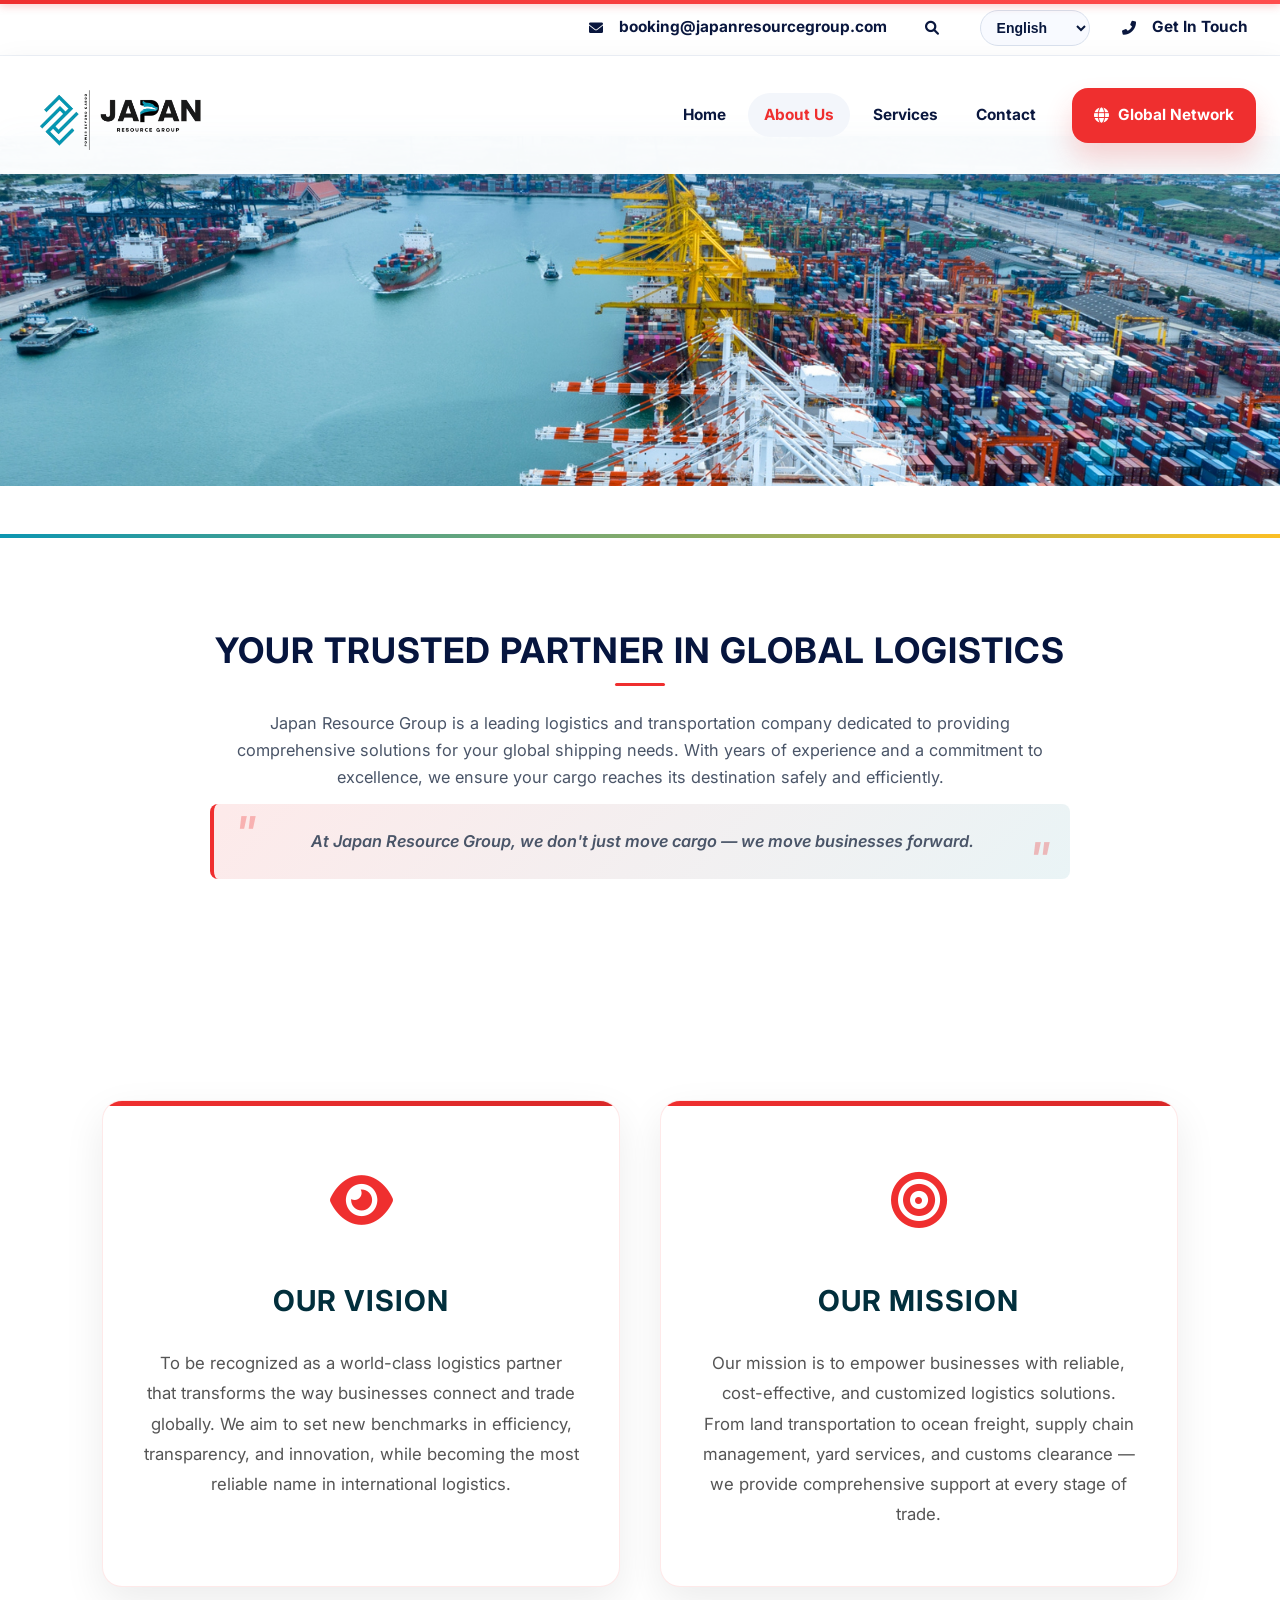
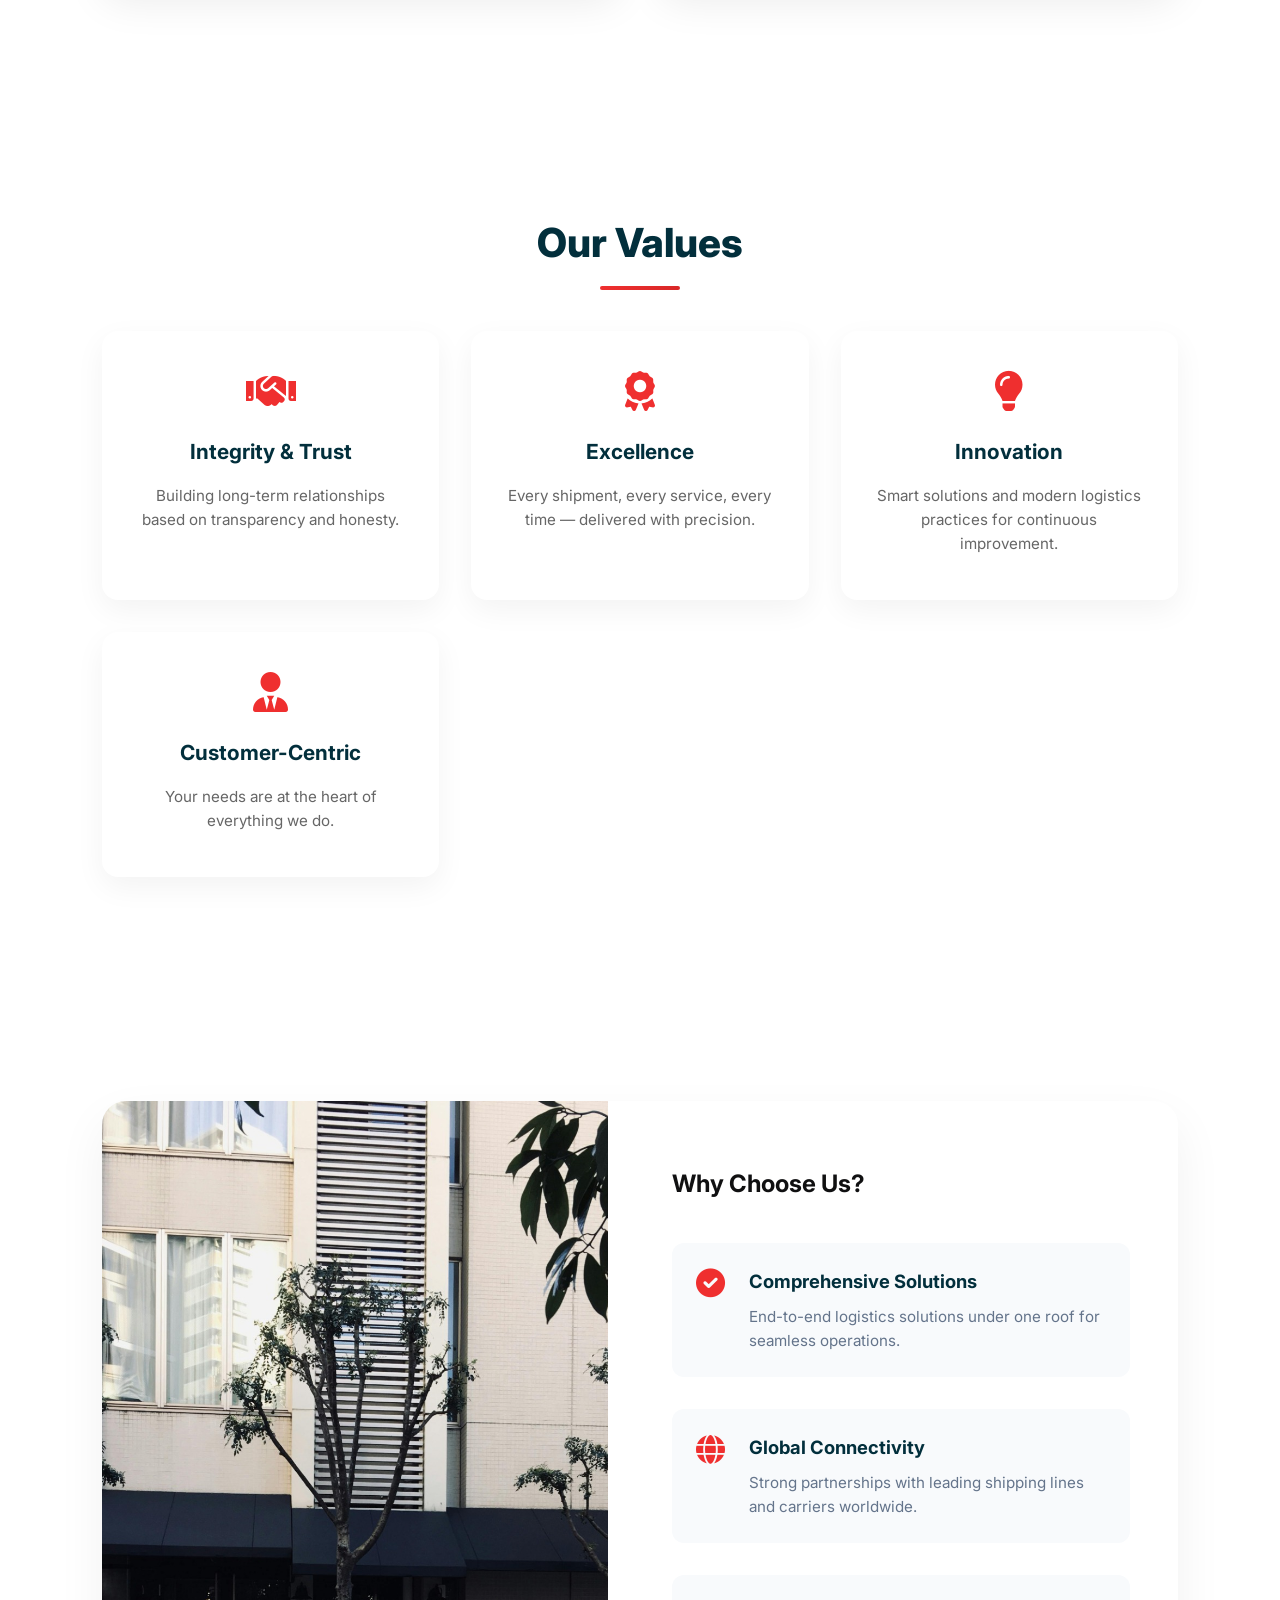
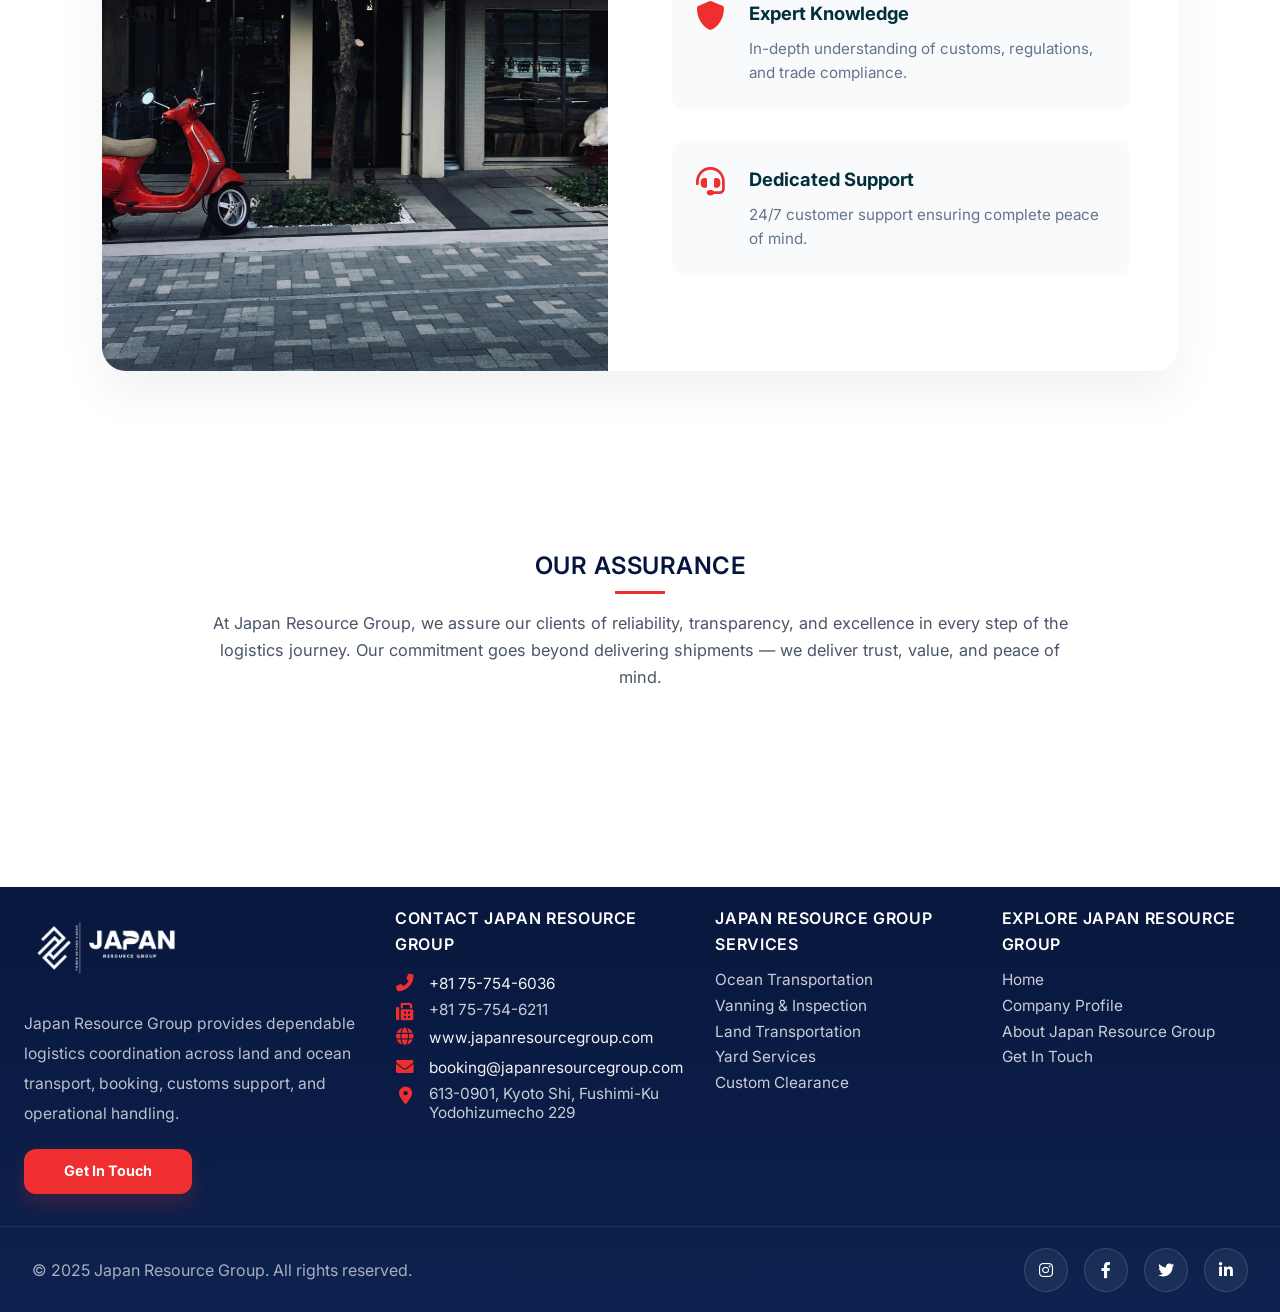
==== commit ad940a11: "new changes" ====
--- a/about.html
+++ b/about.html
@@ -49,7 +49,7 @@
                         <a href="#services" class="dropdown-toggle" data-translate="services">Services <i class="fas fa-chevron-down"></i></a>
                         <ul class="dropdown-menu">
                             <li><a href="ocean_transportation.html">Ocean Transportation</a></li>
-                            <li><a href="supply_chain_management.html">Supply Chain Management</a></li>
+                            <li><a href="vanning_inspection.html">Vanning & Inspection</a></li>
                             <li><a href="land_transportation.html">Land Transportation</a></li>
                             <li><a href="yard_services.html">Yard Services</a></li>
                             <li><a href="custom_clearance.html">Custom Clearance</a></li>
@@ -78,7 +78,7 @@
                     <a href="#services" class="mobile-nav-link mobile-dropdown-toggle">Services <i class="fas fa-chevron-down"></i></a>
                     <ul class="mobile-dropdown-menu">
                         <li><a href="ocean_transportation.html" class="mobile-nav-link">Ocean Transportation</a></li>
-                        <li><a href="supply_chain_management.html" class="mobile-nav-link">Supply Chain Management</a></li>
+                        <li><a href="vanning_inspection.html" class="mobile-nav-link">Vanning & Inspection</a></li>
                         <li><a href="land_transportation.html" class="mobile-nav-link">Land Transportation</a></li>
                         <li><a href="yard_services.html" class="mobile-nav-link">Yard Services</a></li>
                         <li><a href="custom_clearance.html" class="mobile-nav-link">Custom Clearance</a></li>
@@ -154,7 +154,7 @@
             <section class="modern-section">
                 <div class="why-us-split bounce-in-up">
                     <div class="why-us-image">
-                        <img src="images/about/mission1.jpg" alt="Logistics Excellence">
+                        <img src="images/about1.jpeg" alt="Logistics Excellence">
                     </div>
                     <div class="why-us-content">
                         <h2 class="bounce-in-left" data-translate="why-choose-us">Why Choose Us</h2>
@@ -194,9 +194,7 @@
 
             <!-- Final Assurance Section -->
             <div class="company-section bounce-in-up hover-lift">
-                <div class="assurance-icon bounce-scale">
-                    <i class="fas fa-shield-heart" style="font-size: 3rem; color: var(--primary-blue); margin-bottom: 1.5rem;"></i>
-                </div>
+               
                 <h3 class="bounce-scale" data-translate="our-assurance">Our Assurance</h3>
                 <p>At Japan Resource Group, we assure our clients of reliability, transparency, and excellence in every step of the logistics journey. Our commitment goes beyond delivering shipments — we deliver trust, value, and peace of mind.</p>
             </div>
@@ -233,13 +231,15 @@
                 
                 <div class="contact-info">
                     <div class="contact-item">
-                        <i class="fas fa-phone"></i>
+                        <i class="fas fa-phone-alt"></i>
                         <div class="contact-details">
-                            <a href="https://wa.me/818077048929" target="_blank" class="whatsapp-link" data-translate="footer-phone-1">
-                                <i class="fab fa-whatsapp"></i> +81 80-7704-8929
-                            </a>
-                            <p data-translate="footer-phone-2">+81 75-754-6036</p>
-                            <p data-translate="footer-phone-3">+81 75-754-6211</p>
+                            <a href="tel:+81757546036" data-translate="footer-phone-2">+81 75-754-6036</a>
+                        </div>
+                    </div>
+                    <div class="contact-item">
+                        <i class="fas fa-fax"></i>
+                        <div class="contact-details">
+                            <span data-translate="footer-phone-3">+81 75-754-6211</span>
                         </div>
                     </div>
                     <div class="contact-item">
@@ -260,7 +260,7 @@
                 <h4 data-translate="japan-services">JAPAN RESOURCE GROUP SERVICES</h4>
                 <ul>
                     <li><a href="ocean_transportation.html" data-translate="ocean_transportation">Ocean Transportation</a></li>
-                    <li><a href="supply_chain_management.html" data-translate="supply_chain_management">Supply Chain Management</a></li>
+                    <li><a href="vanning_inspection.html" data-translate="vanning_inspection">Vanning & Inspection</a></li>
                     <li><a href="land_transportation.html" data-translate="land_transportation">Land Transportation</a></li>
                     <li><a href="yard_services.html" data-translate="yard_services">Yard Services</a></li>
                     <li><a href="custom_clearance.html" data-translate="custom_clearance">Custom Clearance</a></li>
--- a/styles.css
+++ b/styles.css
@@ -1,38 +1,38 @@
 /* Reset and Base Styles */
 :root {
     /* Primary Colors - Logo Matching */
-    --primary-blue: #0a97b2;
+    --primary-blue: #ef2f2f;
     --primary-red: #ef2f2f;
     --primary-dark: #08173d;
     --primary-light: #f1f1f1;
     
     /* Additional Colors */
     --accent-dark: #022f3c;
-    --accent-medium: #186271;
-    --accent-light: #2d93a5;
+    --accent-medium: #d92828;
+    --accent-light: #ef2f2f;
     --accent-lighter: #2f849b;
     
     /* Text Colors */
     --text-primary: #101011;
     --text-secondary: #2f849b;
     --text-light: #f1f1f1;
-    --text-accent: #186271;
+    --text-accent: #d92828;
     
     /* Background Colors */
     --bg-primary: #f1f1f1;
     --bg-dark: #101011;
     --bg-accent: #022f3c;
-    --bg-medium: #186271;
+    --bg-medium: #d92828;
     
     /* Interactive Colors */
-    --hover-primary: #2d93a5;
+    --hover-primary: #ef2f2f;
     --hover-secondary: #2f849b;
-    --active-color: #0a97b2;
+    --active-color: #ef2f2f;
     
     /* Border Colors */
-    --border-primary: #0a97b2;
-    --border-secondary: #2d93a5;
-    --border-accent: #186271;
+    --border-primary: #ef2f2f;
+    --border-secondary: #ef2f2f;
+    --border-accent: #d92828;
 }
 
 * {
@@ -54,7 +54,7 @@
 
 /* Header Styles */
 .header {
-    background: linear-gradient(135deg, var(--accent-dark), var(--primary-blue), var(--accent-medium));
+    background: linear-gradient(135deg, var(--accent-dark), var(--primary-red), var(--accent-medium));
     color: var(--text-light);
     padding: 1rem 0;
     position: fixed;
@@ -63,7 +63,7 @@
     left: 0;
     right: 0;
     z-index: 1000;
-    box-shadow: 0 4px 25px rgba(2, 47, 60, 0.3);
+    box-shadow: 0 4px 25px rgba(13, 23, 62, 0.3);
     transition: all 0.3s ease;
     backdrop-filter: blur(10px);
 }
@@ -99,21 +99,21 @@
 
 .logo:hover img {
     transform: scale(1.1);
-    filter: drop-shadow(0 8px 16px rgba(10, 151, 178, 0.4)) brightness(1.1);
+    filter: drop-shadow(0 8px 16px rgba(239, 47, 47, 0.4)) brightness(1.1);
     animation: logoGlow 0.6s ease-in-out;
 }
 
 @keyframes logoGlow {
     0% { filter: drop-shadow(0 4px 8px rgba(0, 0, 0, 0.2)); }
-    50% { filter: drop-shadow(0 8px 16px rgba(10, 151, 178, 0.6)) brightness(1.2); }
-    100% { filter: drop-shadow(0 8px 16px rgba(10, 151, 178, 0.4)) brightness(1.1); }
+    50% { filter: drop-shadow(0 8px 16px rgba(239, 47, 47, 0.6)) brightness(1.2); }
+    100% { filter: drop-shadow(0 8px 16px rgba(239, 47, 47, 0.4)) brightness(1.1); }
 }
 
 .logo-icon {
     width: 560px;
     height: 40px;
     /* background: white; */
-    color: #0a97b2;
+    color: #ef2f2f;
     border-radius: 8px;
     display: flex;
     align-items: center;
@@ -144,7 +144,7 @@
 }
 
 .nav-list a:hover {
-    background: rgba(10, 151, 178, 0.05); /* Transitioning this to blue theme */
+    background: rgba(239, 47, 47, 0.05); /* Transitioning this to blue theme */
     color: var(--primary-red);
     transform: translateY(-2px);
 }
@@ -157,7 +157,7 @@
     transform: translateX(-50%);
     width: 0;
     height: 3px;
-    background: linear-gradient(90deg, var(--primary-blue), var(--accent-light));
+    background: linear-gradient(90deg, var(--primary-red), var(--accent-light));
     transition: width 0.3s ease;
     border-radius: 2px;
 }
@@ -192,7 +192,7 @@
     left: 0;
     background: var(--bg-primary);
     min-width: 250px;
-    box-shadow: 0 15px 40px rgba(2, 47, 60, 0.2);
+    box-shadow: 0 15px 40px rgba(13, 23, 62, 0.2);
     border-radius: 12px;
     opacity: 0;
     visibility: hidden;
@@ -227,8 +227,8 @@
 }
 
 .dropdown-menu a:hover {
-    background: linear-gradient(90deg, rgba(10, 151, 178, 0.1), rgba(45, 147, 165, 0.1));
-    color: var(--primary-blue);
+    background: linear-gradient(90deg, rgba(239, 47, 47, 0.1), rgba(217, 40, 40, 0.1));
+    color: var(--primary-red) !important;
     border-left-color: var(--accent-light);
     padding-left: 1.25rem;
     transform: translateX(5px);
@@ -255,7 +255,7 @@
 }
 
 .contact-btn {
-    background: linear-gradient(135deg, var(--primary-blue), var(--accent-light));
+    background: linear-gradient(135deg, var(--primary-red), var(--accent-light));
     color: var(--text-light);
     border: none;
     padding: 0.75rem 1.5rem;
@@ -263,7 +263,7 @@
     font-weight: 600;
     cursor: pointer;
     transition: all 0.3s ease;
-    box-shadow: 0 4px 15px rgba(10, 151, 178, 0.3);
+    box-shadow: 0 4px 15px rgba(239, 47, 47, 0.3);
     position: relative;
     overflow: hidden;
 }
@@ -280,9 +280,9 @@
 }
 
 .contact-btn:hover {
-    background: linear-gradient(135deg, var(--accent-light), var(--primary-blue));
+    background: linear-gradient(135deg, var(--accent-light), var(--primary-red));
     transform: translateY(-3px);
-    box-shadow: 0 8px 25px rgba(10, 151, 178, 0.4);
+    box-shadow: 0 8px 25px rgba(239, 47, 47, 0.4);
 }
 
 .contact-btn:hover::before {
@@ -309,8 +309,8 @@
     top: 100%;
     left: 0;
     right: 0;
-    background: linear-gradient(135deg, var(--accent-dark), var(--primary-blue), var(--accent-medium));
-    box-shadow: 0 4px 25px rgba(2, 47, 60, 0.3);
+    background: linear-gradient(135deg, var(--accent-dark), var(--primary-red), var(--accent-medium));
+    box-shadow: 0 4px 25px rgba(13, 23, 62, 0.3);
     z-index: 999;
     transform: translateY(-100%);
     opacity: 0;
@@ -416,8 +416,8 @@
     
     .dropdown-menu a:hover {
         background: rgba(255, 255, 255, 0.1);
-        color: #2d93a5;
-        border-left-color: #2d93a5;
+        color: #ef2f2f;
+        border-left-color: #ef2f2f;
     }
 }
 
@@ -465,7 +465,7 @@
     left: 0;
     right: 0;
     bottom: 0;
-    background: radial-gradient(circle at 20% 80%, rgba(10, 151, 178, 0.1) 0%, transparent 50%),
+    background: radial-gradient(circle at 20% 80%, rgba(239, 47, 47, 0.1) 0%, transparent 50%),
                 radial-gradient(circle at 80% 20%, rgba(251, 191, 36, 0.1) 0%, transparent 50%);
     animation: float 10s ease-in-out infinite;
 }
@@ -710,7 +710,7 @@
     transform: translateX(-50%);
     width: 100px;
     height: 4px;
-    background: linear-gradient(90deg, var(--primary-blue), var(--accent-light), var(--primary-blue));
+    background: linear-gradient(90deg, var(--primary-red), var(--accent-light), var(--primary-red));
     border-radius: 2px;
     animation: shimmer 2s ease-in-out infinite;
 }
@@ -753,9 +753,9 @@
     background: rgba(255, 255, 255, 0.8);
     padding: 1.5rem;
     border-radius: 10px;
-    box-shadow: 0 3px 15px rgba(2, 47, 60, 0.1);
+    box-shadow: 0 3px 15px rgba(13, 23, 62, 0.1);
     transition: all 0.3s ease;
-    border-left: 4px solid var(--primary-blue);
+    border-left: 4px solid var(--primary-red);
     position: relative;
     overflow: hidden;
 }
@@ -765,7 +765,7 @@
     position: absolute;
     top: 1rem;
     right: 1rem;
-    color: var(--primary-blue);
+    color: var(--primary-red);
     font-weight: bold;
     font-size: 1.2rem;
     opacity: 0.3;
@@ -773,7 +773,7 @@
 
 .benefits-list li:hover {
     transform: translateY(-5px);
-    box-shadow: 0 8px 25px rgba(2, 47, 60, 0.15);
+    box-shadow: 0 8px 25px rgba(13, 23, 62, 0.15);
     border-left-color: var(--accent-light);
 }
 
@@ -798,7 +798,7 @@
     background: rgba(255, 255, 255, 0.1);
     border-radius: 20px;
     padding: 2rem 1rem;
-    box-shadow: 0 8px 30px rgba(10, 151, 178, 0.15);
+    box-shadow: 0 8px 30px rgba(239, 47, 47, 0.15);
     transition: none;
     border: 2px solid var(--border-secondary);
     position: relative;
@@ -819,7 +819,7 @@
     left: -100%;
     width: 100%;
     height: 100%;
-    background: linear-gradient(90deg, transparent, rgba(10, 151, 178, 0.1), transparent);
+    background: linear-gradient(90deg, transparent, rgba(239, 47, 47, 0.1), transparent);
     /* disable moving highlight overlay */
     transition: none;
 }
@@ -830,7 +830,7 @@
 /* disable hover transform/effects */
 .shipping-logo:hover {
     transform: none;
-    box-shadow: 0 8px 30px rgba(10, 151, 178, 0.15);
+    box-shadow: 0 8px 30px rgba(239, 47, 47, 0.15);
     border-color: var(--border-secondary);
     background: rgba(255, 255, 255, 0.1);
 }
@@ -873,17 +873,17 @@
 .shipping-logo:hover .logo-image { filter: grayscale(0.1) brightness(1.1) contrast(1.1); transform: none; box-shadow: none; }
 
 /* disable text hover effects */
-.shipping-logo:hover .logo-text { color: var(--primary-blue); text-shadow: 0 2px 4px rgba(10, 151, 178, 0.2); transform: none; }
+.shipping-logo:hover .logo-text { color: var(--primary-red); text-shadow: 0 2px 4px rgba(239, 47, 47, 0.2); transform: none; }
 
 .logo-text {
     font-size: 0.9rem;
     font-weight: 700;
-    color: var(--primary-blue);
+    color: var(--primary-red);
     text-align: center;
     line-height: 1.2;
     text-transform: uppercase;
     letter-spacing: 1.5px;
-    text-shadow: 0 2px 4px rgba(10, 151, 178, 0.2);
+    text-shadow: 0 2px 4px rgba(239, 47, 47, 0.2);
     transition: none;
 }
 
@@ -1040,7 +1040,7 @@
     font-size: 1.1rem;
     font-weight: 600;
     margin-bottom: 1rem;
-    color: #2d93a5;
+    color: #ef2f2f;
 }
 
 .contact-details p {
@@ -1053,7 +1053,7 @@
 
 .contact-details i {
     width: 16px;
-    color: #2d93a5;
+    color: #ef2f2f;
 }
 
 .services-list,
@@ -1075,11 +1075,11 @@
 }
 
 .explore-list a:hover {
-    color: #2d93a5;
+    color: var(--primary-red);
 }
 
 .hero-banner {
-    background: linear-gradient(135deg, var(--accent-dark), var(--primary-blue), var(--accent-medium)),
+    background: linear-gradient(135deg, var(--accent-dark), var(--primary-red), var(--accent-medium)),
                 url('/images/logo.png');
     background-size: cover;
     background-position: center;
@@ -1104,7 +1104,7 @@
     left: 0;
     right: 0;
     bottom: 0;
-    background: linear-gradient(45deg, rgba(2, 47, 60, 0.7), rgba(10, 151, 178, 0.7), rgba(24, 98, 113, 0.7));
+    background: linear-gradient(45deg, rgba(13, 23, 62, 0.7), rgba(239, 47, 47, 0.7), rgba(24, 98, 113, 0.7));
     animation: gradientShift 8s ease-in-out infinite;
 }
 
@@ -1313,7 +1313,7 @@
 }
 
 .cta-button {
-    background: linear-gradient(45deg, var(--primary-blue), var(--accent-light));
+    background: linear-gradient(45deg, var(--primary-red), var(--accent-light));
     color: var(--text-light);
     border: none;
     padding: 1rem 2rem;
@@ -1324,7 +1324,7 @@
     transition: all 0.3s ease;
     text-transform: uppercase;
     letter-spacing: 1px;
-    box-shadow: 0 4px 15px rgba(10, 151, 178, 0.3);
+    box-shadow: 0 4px 15px rgba(239, 47, 47, 0.3);
     margin-top: 2rem;
     position: relative;
     overflow: hidden;
@@ -1343,8 +1343,8 @@
 
 .cta-button:hover {
     transform: translateY(-3px);
-    box-shadow: 0 8px 25px rgba(10, 151, 178, 0.4);
-    background: linear-gradient(45deg, var(--accent-light), var(--primary-blue));
+    box-shadow: 0 8px 25px rgba(239, 47, 47, 0.4);
+    background: linear-gradient(45deg, var(--accent-light), var(--primary-red));
 }
 
 .cta-button:hover::before {
@@ -1364,8 +1364,8 @@
 }
 
 .nav-btn {
-    background: rgba(10, 151, 178, 0.2);
-    border: 2px solid var(--primary-blue);
+    background: rgba(239, 47, 47, 0.2);
+    border: 2px solid var(--primary-red);
     color: var(--text-light);
     width: 50px;
     height: 50px;
@@ -1382,10 +1382,10 @@
 }
 
 .nav-btn:hover {
-    background: var(--primary-blue);
+    background: var(--primary-red);
     border-color: var(--accent-light);
     transform: scale(1.1);
-    box-shadow: 0 5px 15px rgba(10, 151, 178, 0.4);
+    box-shadow: 0 5px 15px rgba(239, 47, 47, 0.4);
 }
 
 /* Slider Dots */
@@ -1412,7 +1412,7 @@
 .dot.active,
 .dot:hover {
     background: var(--accent-light);
-    border-color: var(--primary-blue);
+    border-color: var(--primary-red);
     transform: scale(1.2);
     box-shadow: 0 0 10px rgba(45, 147, 165, 0.5);
 }
@@ -1420,7 +1420,7 @@
 /* Services Section */
 .services-section {
     /* padding: 4rem 2rem; */
-    background: linear-gradient(135deg, var(--primary-blue), var(--accent-medium)),
+    background: linear-gradient(135deg, var(--primary-red), var(--accent-medium)),
                 url('https://images.unsplash.com/photo-1586528116311-ad8dd3c8310d?ixlib=rb-4.0.3&ixid=M3wxMjA3fDB8MHxwaG90by1wYWdlfHx8fGVufDB8fHx8fA%3D%3D&auto=format&fit=crop&w=2070&q=80');
     background-size: cover;
     background-position: center;
@@ -1437,7 +1437,7 @@
     left: 0;
     right: 0;
     bottom: 0;
-    background: linear-gradient(45deg, rgba(2, 47, 60, 0.7), rgba(10, 151, 178, 0.7), rgba(24, 98, 113, 0.7));
+    background: linear-gradient(45deg, rgba(13, 23, 62, 0.7), rgba(239, 47, 47, 0.7), rgba(24, 98, 113, 0.7));
     animation: gradientShift 8s ease-in-out infinite;
     z-index: 1;
 }
@@ -1473,7 +1473,7 @@
     transition: color 0.3s ease;
 }
 .services-grid h3 a:hover {
-    color: var(--accent-dark);
+    color: var(--primary-red);
 }
 
 .service-card {
@@ -1485,7 +1485,7 @@
     min-height: 300px;
     border-radius: 15px;
     text-align: center;
-    box-shadow: 0 10px 30px rgba(2, 47, 60, 0.2);
+    box-shadow: 0 10px 30px rgba(13, 23, 62, 0.2);
     transition: all 0.3s ease;
     border: 2px solid var(--border-secondary);
     position: relative;
@@ -1539,8 +1539,8 @@
 
 .service-card:hover {
     transform: translateY(-10px);
-    box-shadow: 0 20px 40px rgba(2, 47, 60, 0.3);
-    border-color: var(--primary-blue);
+    box-shadow: 0 20px 40px rgba(13, 23, 62, 0.3);
+    border-color: var(--primary-red);
     opacity: 1;
     /* background: rgba(255, 255, 255, 0.98); */
 }
@@ -1550,14 +1550,14 @@
 .service-icon {
     width: 80px;
     height: 80px;
-    color: var(--primary-blue);
+    color: var(--primary-red);
     border-radius: 50%;
     display: flex;
     align-items: center;
     justify-content: center;
     margin: 0 auto 1.5rem;
     font-size: 2rem;
-    background: linear-gradient(135deg, rgba(10, 151, 178, 0.1), rgba(45, 147, 165, 0.1));
+    background: linear-gradient(135deg, rgba(239, 47, 47, 0.1), rgba(45, 147, 165, 0.1));
     border: 2px solid var(--border-secondary);
     transition: all 0.3s ease;
 }
@@ -1571,7 +1571,7 @@
     font-size: 1.2rem;
     display: none;
     font-weight: 600;
-    color: var(--primary-blue);
+    color: var(--primary-red);
     text-shadow: none;
     background: none;
     padding: 0.5rem;
@@ -1583,11 +1583,11 @@
 /* Departments Section */
 .departments-section {
     /* padding: 4rem 2rem; */
-    background: linear-gradient(135deg, var(--primary-blue), var(--accent-medium));
+    background: linear-gradient(135deg, var(--primary-red), var(--accent-medium));
     color: var(--text-light);
     margin-bottom: 10px;
     border-radius: 15px 15px;
-    box-shadow: 0 10px 30px rgba(2, 47, 60, 0.2);
+    box-shadow: 0 10px 30px rgba(13, 23, 62, 0.2);
 }
 
 .departments-section h2 {
@@ -1608,7 +1608,7 @@
     background: linear-gradient(135deg, var(--accent-medium), var(--accent-light));
     border-radius: 15px;
     overflow: hidden;
-    box-shadow: 0 15px 40px rgba(2, 47, 60, 0.3);
+    box-shadow: 0 15px 40px rgba(13, 23, 62, 0.3);
 }
 
 .department-column {
@@ -1683,7 +1683,7 @@
 
 /* Footer */
 .footer {
-    background: linear-gradient(135deg, var(--accent-dark), var(--primary-blue), var(--accent-medium));
+    background: linear-gradient(135deg, var(--accent-dark), var(--primary-red), var(--accent-medium));
     color: var(--text-light);
     padding: 3rem 0 1rem;
     position: relative;
@@ -1750,8 +1750,8 @@
 }
 
 .footer-section:first-child img:hover {
-    transform: scale(1.05);
-    filter: drop-shadow(0 8px 20px rgba(10, 151, 178, 0.5)) brightness(1.1);
+    filter: drop-shadow(0 8px 20px rgba(239, 47, 47, 0.5)) brightness(1.1);
+    transform: scale(1.05) rotate(2deg);
 }
 
 @keyframes footerLogoFloat {
@@ -1784,15 +1784,15 @@
 
 .footer-section h4:hover {
     transform: translateX(10px);
-    text-shadow: 0 0 20px rgba(45, 147, 165, 0.6);
+    text-shadow: 0 0 20px rgba(239, 47, 47, 0.6);
 }
 
 @keyframes footerHeadingGlow {
     from {
-        text-shadow: 0 0 5px rgba(45, 147, 165, 0.3);
+        text-shadow: 0 0 5px rgba(239, 47, 47, 0.3);
     }
     to {
-        text-shadow: 0 0 15px rgba(45, 147, 165, 0.6);
+        text-shadow: 0 0 15px rgba(239, 47, 47, 0.6);
     }
 }
 
@@ -1818,8 +1818,8 @@
 
 .footer-section li:hover {
     transform: translateX(10px);
-    color: var(--accent-light);
-    text-shadow: 0 0 10px rgba(45, 147, 165, 0.4);
+    color: var(--primary-red);
+    text-shadow: 0 0 10px rgba(239, 47, 47, 0.4);
 }
 
 @keyframes footerListItemSlide {
@@ -1844,14 +1844,14 @@
     left: 0;
     width: 0;
     height: 2px;
-    background: linear-gradient(90deg, var(--primary-blue), var(--accent-light));
+    background: var(--primary-red);
     transition: width 0.3s ease;
 }
 
 .footer-section a:hover {
-    color: var(--accent-dark);
+    color: var(--primary-red) !important;
     transform: translateY(-2px);
-    text-shadow: 0 2px 8px rgba(45, 147, 165, 0.4);
+    text-shadow: 0 2px 8px rgba(239, 47, 47, 0.4) !important;
 }
 
 .footer-section a:hover::before {
@@ -1926,7 +1926,7 @@
 }
 
 .contact-item i {
-    color: var(--accent-light);
+    color: var(--primary-red);
     font-size: 1.1rem;
     margin-top: 0.2rem;
     min-width: 20px;
@@ -1949,11 +1949,11 @@
 @keyframes contactIconPulse {
     0%, 100% {
         transform: scale(1);
-        text-shadow: 0 0 5px rgba(45, 147, 165, 0.3);
+        text-shadow: 0 0 5px rgba(239, 47, 47, 0.3);
     }
     50% {
         transform: scale(1.1);
-        text-shadow: 0 0 15px rgba(45, 147, 165, 0.6);
+        text-shadow: 0 0 15px rgba(239, 47, 47, 0.6);
     }
 }
 
@@ -1973,9 +1973,9 @@
 }
 
 .contact-details a:hover {
-    color: var(--accent-light);
+    color: var(--primary-red);
     transform: translateX(5px);
-    text-shadow: 0 0 8px rgba(45, 147, 165, 0.4);
+    text-shadow: 0 0 8px rgba(239, 47, 47, 0.4);
 }
 
 .contact-item a {
@@ -1988,9 +1988,9 @@
 }
 
 .contact-item a:hover {
-    color: var(--accent-light);
+    color: var(--primary-red);
     transform: translateX(5px);
-    text-shadow: 0 0 8px rgba(45, 147, 165, 0.4);
+    text-shadow: 0 0 8px rgba(239, 47, 47, 0.4);
 }
 
 .contact-item span {
@@ -2064,9 +2064,9 @@
 
 .social-links a:hover {
     transform: translateY(-5px) scale(1.1);
-    background: linear-gradient(135deg, var(--primary-blue), var(--accent-light));
-    box-shadow: 0 10px 25px rgba(10, 151, 178, 0.4);
-    border-color: var(--primary-blue);
+    background: linear-gradient(135deg, var(--primary-red), #d92828);
+    box-shadow: 0 10px 25px rgba(239, 47, 47, 0.4);
+    border-color: var(--primary-red);
 }
 
 .social-links a:hover::before {
@@ -2201,8 +2201,8 @@
         top: 100%;
         left: 0;
         right: 0;
-        background: linear-gradient(135deg, var(--accent-dark), var(--primary-blue), var(--accent-medium));
-        box-shadow: 0 4px 25px rgba(2, 47, 60, 0.3);
+        background: linear-gradient(135deg, var(--accent-dark), var(--primary-red), var(--accent-medium));
+        box-shadow: 0 4px 25px rgba(13, 23, 62, 0.3);
         z-index: 999;
         transform: translateY(-100%);
         opacity: 0;
@@ -2914,9 +2914,9 @@
 /* Enhanced Hover Effects */
 .service-card:hover {
     transform: translateY(-15px) scale(1.05) rotate(2deg) !important;
-    box-shadow: 0 25px 50px rgba(2, 47, 60, 0.4) !important;
+    box-shadow: 0 25px 50px rgba(13, 23, 62, 0.4) !important;
     filter: brightness(1.1) !important;
-    border-color: var(--primary-blue) !important;
+    border-color: var(--primary-red) !important;
 }
 
 .department-column:hover {
@@ -2956,11 +2956,11 @@
 
 @keyframes glow {
     0%, 100% { 
-        box-shadow: 0 0 5px rgba(10, 151, 178, 0.5);
+        box-shadow: 0 0 5px rgba(239, 47, 47, 0.5);
         filter: hue-rotate(0deg);
     }
     50% { 
-        box-shadow: 0 0 25px rgba(10, 151, 178, 0.9);
+        box-shadow: 0 0 25px rgba(239, 47, 47, 0.9);
         filter: hue-rotate(30deg);
     }
 }
@@ -3050,7 +3050,7 @@
 /* Apply continuous animations */
 .department-icon {
     animation: spiral 4s ease-in-out infinite;
-    background: linear-gradient(135deg, var(--primary-blue), var(--accent-light));
+    background: linear-gradient(135deg, var(--primary-red), var(--accent-light));
     color: var(--text-light);
 }
 
@@ -3128,7 +3128,7 @@
 
 .professional-hover:hover {
     transform: translateY(-8px) scale(1.02);
-    box-shadow: 0 20px 40px rgba(2, 47, 60, 0.2);
+    box-shadow: 0 20px 40px rgba(13, 23, 62, 0.2);
     filter: brightness(1.05);
 }
 
@@ -3288,7 +3288,7 @@
     right: 30px;
     width: 50px;
     height: 50px;
-    background: linear-gradient(135deg, #0a97b2, #2d93a5);
+    background: linear-gradient(135deg, #ef2f2f, #ef2f2f);
     color: #f1f1f1;
     border: none;
     border-radius: 50%;
@@ -3297,7 +3297,7 @@
     align-items: center;
     justify-content: center;
     font-size: 1.2rem;
-    box-shadow: 0 4px 15px rgba(10, 151, 178, 0.3);
+    box-shadow: 0 4px 15px rgba(239, 47, 47, 0.3);
     transition: all 0.3s ease;
     opacity: 0;
     visibility: hidden;
@@ -3323,9 +3323,9 @@
 }
 
 .scroll-to-top:hover {
-    background: linear-gradient(135deg, #2d93a5, #0a97b2);
+    background: linear-gradient(135deg, var(--primary-red), #d12727);
     transform: translateY(-3px) scale(1.1);
-    box-shadow: 0 8px 25px rgba(10, 151, 178, 0.4);
+    box-shadow: 0 8px 25px rgba(239, 47, 47, 0.4);
 }
 
 .scroll-to-top:active {
@@ -3384,7 +3384,7 @@
 
 .hover-glow:hover {
     transform: translateY(-8px) scale(1.02);
-    box-shadow: 0 20px 40px rgba(10, 151, 178, 0.3), 0 0 30px rgba(10, 151, 178, 0.2);
+    box-shadow: 0 20px 40px rgba(239, 47, 47, 0.3), 0 0 30px rgba(239, 47, 47, 0.2);
     filter: brightness(1.1) saturate(1.2);
 }
 
@@ -3624,14 +3624,14 @@
     left: 0;
     width: 0;
     height: 2px;
-    background: linear-gradient(90deg, var(--primary-blue), var(--accent-light));
+    background: linear-gradient(90deg, var(--primary-red), #d92828);
     transition: width 0.4s cubic-bezier(0.25, 0.46, 0.45, 0.94);
 }
 
 .link-animate:hover {
     transform: translateY(-2px);
-    color: var(--primary-blue);
-    text-shadow: 0 2px 8px rgba(10, 151, 178, 0.3);
+    color: var(--primary-red);
+    text-shadow: 0 2px 8px rgba(239, 47, 47, 0.3);
 }
 
 .link-animate:hover::after {
@@ -3647,7 +3647,7 @@
 .icon-animate:hover {
     transform: translateY(-5px) scale(1.2) rotate(10deg);
     filter: brightness(1.2) saturate(1.3);
-    color: var(--primary-blue);
+    color: var(--primary-red);
 }
 
 /* ===========================================
@@ -3780,20 +3780,20 @@
     left: 0;
     width: 100%;
     height: 4px;
-    background: linear-gradient(90deg, var(--primary-blue), var(--accent-light), var(--primary-blue));
+    background: linear-gradient(90deg, var(--primary-red), #ff4d4d, var(--primary-red));
     background-size: 200% 100%;
     transform-origin: left;
     z-index: 9999;
     animation: progressGlow 3s ease-in-out infinite, progressGradient 2s linear infinite;
-    box-shadow: 0 0 10px rgba(10, 151, 178, 0.5);
+    box-shadow: 0 0 10px rgba(239, 47, 47, 0.5);
 }
 
 @keyframes progressGlow {
     0%, 100% { 
-        box-shadow: 0 0 5px rgba(10, 151, 178, 0.5);
+        box-shadow: 0 0 5px rgba(239, 47, 47, 0.5);
     }
     50% { 
-        box-shadow: 0 0 20px rgba(10, 151, 178, 0.8), 0 0 40px rgba(10, 151, 178, 0.3);
+        box-shadow: 0 0 20px rgba(239, 47, 47, 0.8), 0 0 40px rgba(239, 47, 47, 0.3);
     }
 }
 
@@ -3852,7 +3852,7 @@
         transform: scale(1);
     }
     100% { 
-        text-shadow: 0 0 20px rgba(255, 255, 255, 0.8), 0 0 30px rgba(10, 151, 178, 0.6);
+        text-shadow: 0 0 20px rgba(255, 255, 255, 0.8), 0 0 30px rgba(239, 47, 47, 0.6);
         transform: scale(1.05);
     }
 }
@@ -3934,14 +3934,14 @@
     left: 0;
     width: 60px;
     height: 3px;
-    background: linear-gradient(90deg, var(--primary-blue), var(--accent-light));
+    background: linear-gradient(90deg, var(--primary-red), var(--accent-light));
     border-radius: 2px;
 }
 
 .company-section h3 {
     font-size: 1.5rem;
     font-weight: 600;
-    color: var(--primary-blue);
+    color: var(--primary-red);
     margin-bottom: 1rem;
     text-transform: uppercase;
     letter-spacing: 0.5px;
@@ -3957,13 +3957,13 @@
 .highlight-text {
     font-size: 1.2rem;
     font-weight: 600;
-    color: var(--primary-blue);
+    color: var(--primary-red);
     text-align: center;
     font-style: italic;
     margin: 2rem 0;
     padding: 1.5rem;
-    background: linear-gradient(135deg, rgba(10, 151, 178, 0.1), rgba(45, 147, 165, 0.1));
-    border-left: 4px solid var(--primary-blue);
+    background: linear-gradient(135deg, rgba(239, 47, 47, 0.1), rgba(45, 147, 165, 0.1));
+    border-left: 4px solid var(--primary-red);
     border-radius: 8px;
     position: relative;
 }
@@ -3971,7 +3971,7 @@
 .highlight-text::before {
     content: '"';
     font-size: 3rem;
-    color: var(--primary-blue);
+    color: var(--primary-red);
     position: absolute;
     top: -10px;
     left: 20px;
@@ -3981,7 +3981,7 @@
 .highlight-text::after {
     content: '"';
     font-size: 3rem;
-    color: var(--primary-blue);
+    color: var(--primary-red);
     position: absolute;
     bottom: -20px;
     right: 20px;
@@ -4015,7 +4015,7 @@
     position: absolute;
     left: 0;
     top: 0.8rem;
-    color: var(--primary-blue);
+    color: var(--primary-red);
     font-weight: bold;
     font-size: 1.1rem;
 }
@@ -4023,7 +4023,7 @@
 .services-list li:hover,
 .values-list li:hover,
 .why-choose-list li:hover {
-    background: rgba(10, 151, 178, 0.05);
+    background: rgba(239, 47, 47, 0.05);
     padding-left: 2.5rem;
     transform: translateX(5px);
 }
@@ -4044,12 +4044,12 @@
     margin: 1.5rem 0;
     text-transform: uppercase;
     letter-spacing: 0.5px;
-    box-shadow: 0 4px 15px rgba(10, 151, 178, 0.3);
+    box-shadow: 0 4px 15px rgba(239, 47, 47, 0.3);
 }
 
 .download-btn:hover {
     transform: translateY(-3px);
-    box-shadow: 0 8px 25px rgba(10, 151, 178, 0.4);
+    box-shadow: 0 8px 25px rgba(239, 47, 47, 0.4);
     background: linear-gradient(45deg, var(--primary-red));
 }
 
@@ -4081,7 +4081,7 @@
     transform: translateX(-50%);
     width: 80px;
     height: 4px;
-    background: linear-gradient(90deg, var(--primary-red), var(--primary-blue));
+    background: linear-gradient(90deg, var(--primary-red), #d92828);
     border-radius: 2px;
 }
 
@@ -4099,7 +4099,7 @@
     border-radius: 20px;
     box-shadow: 0 15px 40px rgba(0, 0, 0, 0.08);
     transition: all 0.4s cubic-bezier(0.175, 0.885, 0.32, 1.275);
-    border: 1px solid rgba(10, 151, 178, 0.1);
+    border: 1px solid rgba(239, 47, 47, 0.1);
     text-align: center;
     position: relative;
     overflow: hidden;
@@ -4112,12 +4112,12 @@
     left: 0;
     width: 100%;
     height: 5px;
-    background: linear-gradient(90deg, var(--primary-red), var(--primary-blue));
+    background: linear-gradient(90deg, var(--primary-red), #d92828);
 }
 
 .purpose-card:hover {
     transform: translateY(-15px);
-    box-shadow: 0 25px 50px rgba(10, 151, 178, 0.15);
+    box-shadow: 0 25px 50px rgba(239, 47, 47, 0.15);
 }
 
 .purpose-icon {
@@ -4356,7 +4356,7 @@
     left: 0;
     width: 100%;
     height: 2px;
-    background: #2d93a5;
+    background: #ef2f2f;
 }
 
 /* Mission and Images Section */
@@ -4460,7 +4460,7 @@
     content: '•';
     position: absolute;
     left: 0;
-    color: #0a97b2;
+    color: #ef2f2f;
     font-weight: bold;
     font-size: 1.2rem;
 }
@@ -4488,13 +4488,13 @@
     content: '•';
     position: absolute;
     left: 0;
-    color: #0a97b2;
+    color: #ef2f2f;
     font-weight: bold;
     font-size: 1.2rem;
 }
 
 .assurance-list li strong {
-    color: #0a97b2;
+    color: #ef2f2f;
     font-weight: 600;
 }
 
@@ -4507,7 +4507,7 @@
     display: flex;
     align-items: center;
     justify-content: center;
-    box-shadow: 0 8px 25px rgba(10, 151, 178, 0.3);
+    box-shadow: 0 8px 25px rgba(239, 47, 47, 0.3);
     transition: transform 0.3s ease;
     margin-bottom: 1.5rem;
 }
@@ -4563,8 +4563,8 @@
 }
 
 /* Keep banners and important elements visible by default */
-.hero-banner, .ocean-banner, .about-banner,
-.hero-banner *, .ocean-banner *, .about-banner * {
+.hero-banner,
+.hero-banner * {
     opacity: 1 !important;
     transform: translateY(0) translateX(0) scale(1) !important;
 }
@@ -4687,12 +4687,12 @@
 }
 
 /* Banner elements should be visible immediately */
-.hero-banner, .ocean-banner, .about-banner {
+.hero-banner {
     opacity: 1 !important;
     transform: translateY(0) translateX(0) scale(1) !important;
 }
 
-.hero-banner .text-reveal, .ocean-banner .text-reveal, .about-banner .text-reveal {
+.hero-banner .text-reveal {
     /* opacity: 1 !important; */
     transform: translateY(0) !important;
 }
@@ -4736,7 +4736,7 @@
 
 .service-card:hover, .department-column:hover, .personnel-item:hover {
     transform: translateY(-5px) scale(1.02);
-    box-shadow: 0 10px 30px rgba(2, 47, 60, 0.2);
+    box-shadow: 0 10px 30px rgba(13, 23, 62, 0.2);
 }
 
 /* Enhanced text reveal animation */
@@ -4813,13 +4813,13 @@
 
 .form-input-hover:focus {
     transform: scale(1.02);
-    box-shadow: 0 0 0 3px rgba(2, 47, 60, 0.1);
+    box-shadow: 0 0 0 3px rgba(13, 23, 62, 0.1);
     border-color: var(--primary-color);
 }
 
 .form-input-hover:hover {
     transform: translateY(-2px);
-    box-shadow: 0 4px 12px rgba(2, 47, 60, 0.15);
+    box-shadow: 0 4px 12px rgba(13, 23, 62, 0.15);
 }
 
 /* Enhanced hover effects */
@@ -4829,7 +4829,7 @@
 
 .hover-lift:hover {
     transform: translateY(-5px) scale(1.02);
-    box-shadow: 0 10px 30px rgba(2, 47, 60, 0.2);
+    box-shadow: 0 10px 30px rgba(13, 23, 62, 0.2);
 }
 
 .hover-glow {
@@ -4837,7 +4837,7 @@
 }
 
 .hover-glow:hover {
-    box-shadow: 0 0 20px rgba(2, 47, 60, 0.3);
+    box-shadow: 0 0 20px rgba(13, 23, 62, 0.3);
     transform: scale(1.01);
 }
 
@@ -4875,7 +4875,7 @@
 
 .btn-primary:hover, .submit-btn:hover {
     transform: translateY(-2px) scale(1.02);
-    box-shadow: 0 8px 25px rgba(2, 47, 60, 0.3);
+    box-shadow: 0 8px 25px rgba(13, 23, 62, 0.3);
 }
 
 .btn-primary:active, .submit-btn:active {
@@ -5048,7 +5048,7 @@
 .land-transport-text h2 {
     font-size: 2.5rem;
     font-weight: 700;
-    color: #0a97b2;
+    color: #ef2f2f;
     margin-bottom: 1.5rem;
     line-height: 1.2;
 }
@@ -5093,7 +5093,7 @@
 .more-services-section h2 {
     font-size: 2.2rem;
     font-weight: 700;
-    color: #0a97b2;
+    color: #ef2f2f;
     margin-bottom: 1rem;
 }
 
@@ -5120,7 +5120,7 @@
 .services-header h2 {
     font-size: 2.2rem;
     font-weight: 700;
-    color: #0a97b2;
+    color: #ef2f2f;
     margin-bottom: 1rem;
     text-transform: uppercase;
 }
@@ -5269,7 +5269,7 @@
 }
 
 .land-banner {
-    background: url('images/land/banner.jpg');
+    background: url('images/land/land11.webp');
     background-size: cover;
     background-position: center;
     background-attachment: fixed;
@@ -5300,6 +5300,22 @@
     transform: none;
 }
 
+.contact-banner {
+    background: url('images/contact.webp');
+    background-size: cover;
+    background-position: center;
+    background-attachment: fixed;
+    height: 60vh;
+    display: flex;
+    align-items: center;
+    justify-content: center;
+    margin-top: 80px;
+    position: relative;
+    overflow: hidden;
+    will-change: auto;
+    transform: none;
+}
+
 .yard-banner {
     background: url('images/yard/banner.png');
     background-size: cover;
@@ -5316,8 +5332,8 @@
     transform: none;
 }
 
-.supply-chain-banner {
-    background:  url('images/supply/banner.webp');
+.vanning-banner {
+    background:  url('images/vanning/inspection_exterior.png');
     background-size: cover;
     background-position: center;
     background-attachment: fixed;
@@ -5422,7 +5438,7 @@
 .intro-content h3 {
     font-size: 1.8rem;
     font-weight: 600;
-    color: #2d93a5;
+    color: #ef2f2f;
     text-shadow: 2px 2px 4px rgba(0, 0, 0, 0.8);
 }
 
@@ -5437,7 +5453,7 @@
 .ocean-text-content h2 {
     font-size: 2.5rem;
     font-weight: 700;
-    color: var(--primary-blue);
+    color: var(--primary-red);
     margin-bottom: 2rem;
     text-transform: uppercase;
 }
@@ -5495,7 +5511,7 @@
 .why-ocean-freight-text h2 {
     font-size: 2.5rem;
     font-weight: 700;
-    color: #0a97b2;
+    color: #ef2f2f;
     margin-bottom: 1rem;
     text-transform: uppercase;
 }
@@ -5541,14 +5557,14 @@
     position: absolute;
     left: 0;
     top: 0;
-    color: #2d93a5;
+    color: var(--primary-red);
     font-weight: bold;
     font-size: 1.2rem;
     line-height: 1.6;
 }
 
 .why-choose-list li:hover {
-    color: #0a97b2;
+    color: var(--primary-red);
     transform: translateX(5px);
 }
 
@@ -5582,7 +5598,7 @@
 .why-ocean-freight-text .ship-goods-section h3 {
     font-size: 1.3rem;
     font-weight: 600;
-    color: #0a97b2;
+    color: #ef2f2f;
     margin-bottom: 1.5rem;
     line-height: 1.4;
 }
@@ -5604,7 +5620,7 @@
 .ship-goods-section h3 {
     font-size: 1.3rem;
     font-weight: 600;
-    color: #0a97b2;
+    color: #ef2f2f;
     margin-bottom: 1.5rem;
     line-height: 1.4;
 }
@@ -5627,7 +5643,7 @@
 }
 
 .assurance-section {
-    background: linear-gradient(135deg, #0a97b2, #2d93a5);
+    background: linear-gradient(135deg, #ef2f2f, #ef2f2f);
     color: #f1f1f1;
     padding: 2rem;
     border-radius: 15px;
@@ -5671,7 +5687,7 @@
    
     padding: 2rem;
     border-radius: 15px;
-    box-shadow: 0 10px 30px rgba(2, 47, 60, 0.1);
+    box-shadow: 0 10px 30px rgba(13, 23, 62, 0.1);
     margin-bottom: 2rem;
    
 }
@@ -5679,7 +5695,7 @@
 .contact-form-container h2 {
     font-size: 2rem;
     font-weight: 700;
-    color: var(--primary-blue);
+    color: var(--primary-red);
     margin-bottom: 2rem;
     text-align: center;
 }
@@ -5717,8 +5733,8 @@
 .form-group select:focus,
 .form-group textarea:focus {
     outline: none;
-    border-color: var(--primary-blue);
-    box-shadow: 0 0 0 3px rgba(10, 151, 178, 0.1);
+    border-color: var(--primary-red);
+    box-shadow: 0 0 0 3px rgba(239, 47, 47, 0.1);
 }
 
 .form-group textarea {
@@ -5745,7 +5761,7 @@
 
 .submit-btn:hover {
     transform: translateY(-2px);
-    box-shadow: 0 10px 25px rgba(10, 151, 178, 0.3);
+    box-shadow: 0 10px 25px rgba(239, 47, 47, 0.3);
 }
 
 .submit-btn i {
@@ -5935,7 +5951,7 @@
 .assurance-icon:hover,
 .values-icon:hover {
     transform: translateY(-8px) scale(1.1) rotate(5deg);
-    box-shadow: 0 15px 35px rgba(10, 151, 178, 0.4);
+    box-shadow: 0 15px 35px rgba(239, 47, 47, 0.4);
 }
 
 .company-section:hover {
@@ -5983,7 +5999,7 @@
 .why-choose-list li:hover,
 .assurance-list li:hover {
     transform: translateX(10px);
-    background: rgba(10, 151, 178, 0.05);
+    background: rgba(239, 47, 47, 0.05);
     padding-left: 2.5rem;
     border-radius: 5px;
 }
@@ -6108,7 +6124,7 @@
     right: 30px;
     width: 50px;
     height: 50px;
-    background: linear-gradient(45deg, var(--primary-blue), var(--accent-light));
+    background: linear-gradient(45deg, var(--primary-red), var(--accent-light));
     color: var(--text-light);
     border: none;
     border-radius: 50%;
@@ -6117,7 +6133,7 @@
     align-items: center;
     justify-content: center;
     font-size: 1.2rem;
-    box-shadow: 0 4px 15px rgba(10, 151, 178, 0.3);
+    box-shadow: 0 4px 15px rgba(239, 47, 47, 0.3);
     transition: all 0.3s ease;
     z-index: 9999;
     opacity: 0;
@@ -6133,8 +6149,8 @@
 
 .scroll-to-top:hover {
     transform: translateY(-3px);
-    box-shadow: 0 8px 25px rgba(10, 151, 178, 0.4);
-    background: linear-gradient(45deg, var(--accent-light), var(--primary-blue));
+    box-shadow: 0 8px 25px rgba(239, 47, 47, 0.4);
+    background: linear-gradient(45deg, #ff4d4d, var(--primary-red));
 }
 
 .scroll-to-top:active {
@@ -6322,7 +6338,7 @@
 
 body.homepage .header.is-compact {
     padding: 0.65rem 0;
-    box-shadow: 0 8px 24px rgba(2, 47, 60, 0.18);
+    box-shadow: 0 8px 24px rgba(13, 23, 62, 0.18);
 }
 
 body.homepage .header.is-compact .logo img {
@@ -6366,16 +6382,16 @@
     margin: 24px 0 32px;
     padding: 72px 24px;
     border-radius: 24px;
-    background: linear-gradient(135deg, rgba(2, 47, 60, 0.96), rgba(10, 151, 178, 0.92), rgba(24, 98, 113, 0.95));
+    background: linear-gradient(135deg, rgba(13, 23, 62, 0.96), rgba(239, 47, 47, 0.92), rgba(24, 98, 113, 0.95));
     background-attachment: scroll;
-    box-shadow: 0 22px 50px rgba(2, 47, 60, 0.18);
+    box-shadow: 0 22px 50px rgba(13, 23, 62, 0.18);
 }
 
 body.homepage .hero-banner::before {
     animation: none !important;
     background:
         radial-gradient(circle at top left, rgba(255, 255, 255, 0.14), transparent 34%),
-        linear-gradient(135deg, rgba(2, 47, 60, 0.25), rgba(2, 47, 60, 0.05));
+        linear-gradient(135deg, rgba(13, 23, 62, 0.25), rgba(13, 23, 62, 0.05));
 }
 
 body.homepage .home-hero-content {
@@ -6444,7 +6460,7 @@
 
 body.homepage .department-column:hover {
     transform: translateY(-4px);
-    box-shadow: 0 14px 30px rgba(2, 47, 60, 0.14);
+    box-shadow: 0 14px 30px rgba(13, 23, 62, 0.14);
 }
 
 body.homepage .department-header {
@@ -6464,13 +6480,13 @@
 }
 
 body.homepage .services-section {
-    background: linear-gradient(135deg, rgba(2, 47, 60, 0.95), rgba(10, 151, 178, 0.88));
+    background: linear-gradient(135deg, rgba(13, 23, 62, 0.95), rgba(239, 47, 47, 0.88));
 }
 
 body.homepage .services-section::before {
     animation: none !important;
     background:
-        linear-gradient(180deg, rgba(2, 47, 60, 0.3), rgba(2, 47, 60, 0.08)),
+        linear-gradient(180deg, rgba(13, 23, 62, 0.3), rgba(13, 23, 62, 0.08)),
         radial-gradient(circle at top right, rgba(255, 255, 255, 0.12), transparent 28%);
 }
 
@@ -6495,7 +6511,7 @@
     padding: 1.75rem;
     border: 1px solid rgba(255, 255, 255, 0.16);
     border-radius: 22px;
-    box-shadow: 0 16px 34px rgba(2, 47, 60, 0.2);
+    box-shadow: 0 16px 34px rgba(13, 23, 62, 0.2);
 }
 
 body.homepage .service-card::before {
@@ -6507,14 +6523,14 @@
     content: '';
     position: absolute;
     inset: 0;
-    background: linear-gradient(180deg, rgba(2, 47, 60, 0.08) 0%, rgba(2, 47, 60, 0.82) 100%);
+    background: linear-gradient(180deg, rgba(13, 23, 62, 0.08) 0%, rgba(13, 23, 62, 0.82) 100%);
     z-index: 1;
 }
 
 body.homepage .service-card:hover {
     transform: translateY(-6px);
     border-color: rgba(255, 255, 255, 0.28);
-    box-shadow: 0 18px 40px rgba(2, 47, 60, 0.24);
+    box-shadow: 0 18px 40px rgba(13, 23, 62, 0.24);
 }
 
 body.homepage .service-card:hover::before {
@@ -6571,14 +6587,14 @@
 body.homepage .shipping-providers-section {
     background: linear-gradient(180deg, #f8fbfc 0%, #edf5f7 100%);
     animation: none !important;
-    box-shadow: 0 16px 34px rgba(2, 47, 60, 0.08);
+    box-shadow: 0 16px 34px rgba(13, 23, 62, 0.08);
 }
 
 body.homepage .shipping-providers-section::before {
     animation: none !important;
     background:
-        radial-gradient(circle at top left, rgba(10, 151, 178, 0.08), transparent 34%),
-        radial-gradient(circle at bottom right, rgba(2, 47, 60, 0.05), transparent 30%);
+        radial-gradient(circle at top left, rgba(239, 47, 47, 0.08), transparent 34%),
+        radial-gradient(circle at bottom right, rgba(13, 23, 62, 0.05), transparent 30%);
 }
 
 body.homepage .shipping-providers-section p {
@@ -6607,7 +6623,7 @@
 
 body.homepage .benefits-list li {
     background: rgba(255, 255, 255, 0.88);
-    border-left: 3px solid var(--primary-blue);
+    border-left: 3px solid var(--primary-red);
     border-radius: 16px;
     padding: 1.25rem 1.25rem 1.25rem 1.1rem;
 }
@@ -7145,10 +7161,6 @@
     box-shadow: 0 16px 24px rgba(239, 47, 47, 0.22);
 }
 
-body.homepage .service-feature-card:nth-child(odd) .service-feature-icon {
-    background: #07153b;
-    box-shadow: 0 16px 24px rgba(7, 21, 59, 0.2);
-}
 
 body.homepage .service-feature-content {
     display: grid;
@@ -7486,7 +7498,7 @@
 }
 
 .search-toggle:hover {
-    color: #0a97b2;
+    color: #ef2f2f;
     transform: scale(1.1);
 }
 
@@ -7738,7 +7750,7 @@
 .footer-section a:hover,
 .contact-item a:hover,
 .contact-details a:hover {
-    color: #ffffff;
+    color: var(--primary-red) !important;
     transform: none;
     text-shadow: none;
 }
@@ -8061,7 +8073,7 @@
 }
 
 /* Banner Refining */
-.about-banner, .ocean-banner, .land-banner, .yard-banner, .custom-banner {
+.about-banner, .ocean-banner, .land-banner, .yard-banner, .custom-banner, .contact-banner {
     height: 350px !important;
     background-attachment: fixed !important;
 }
